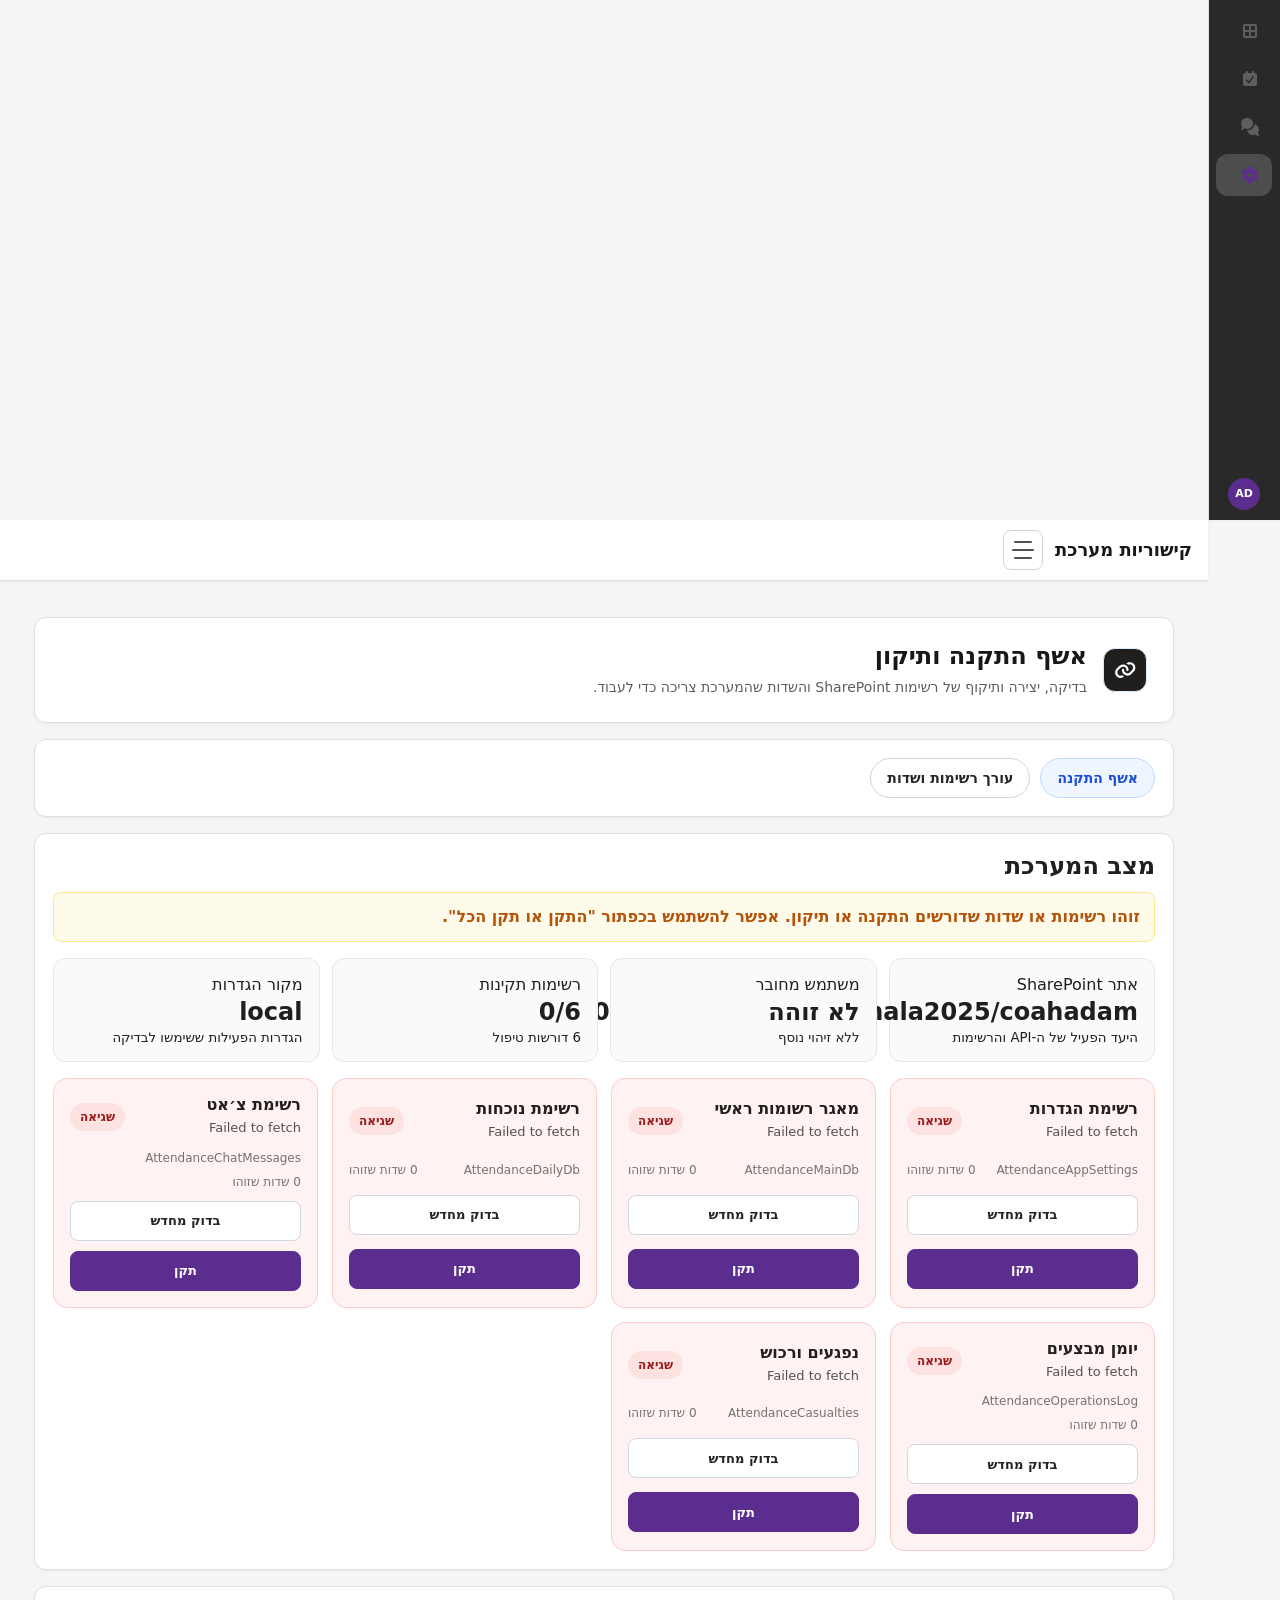
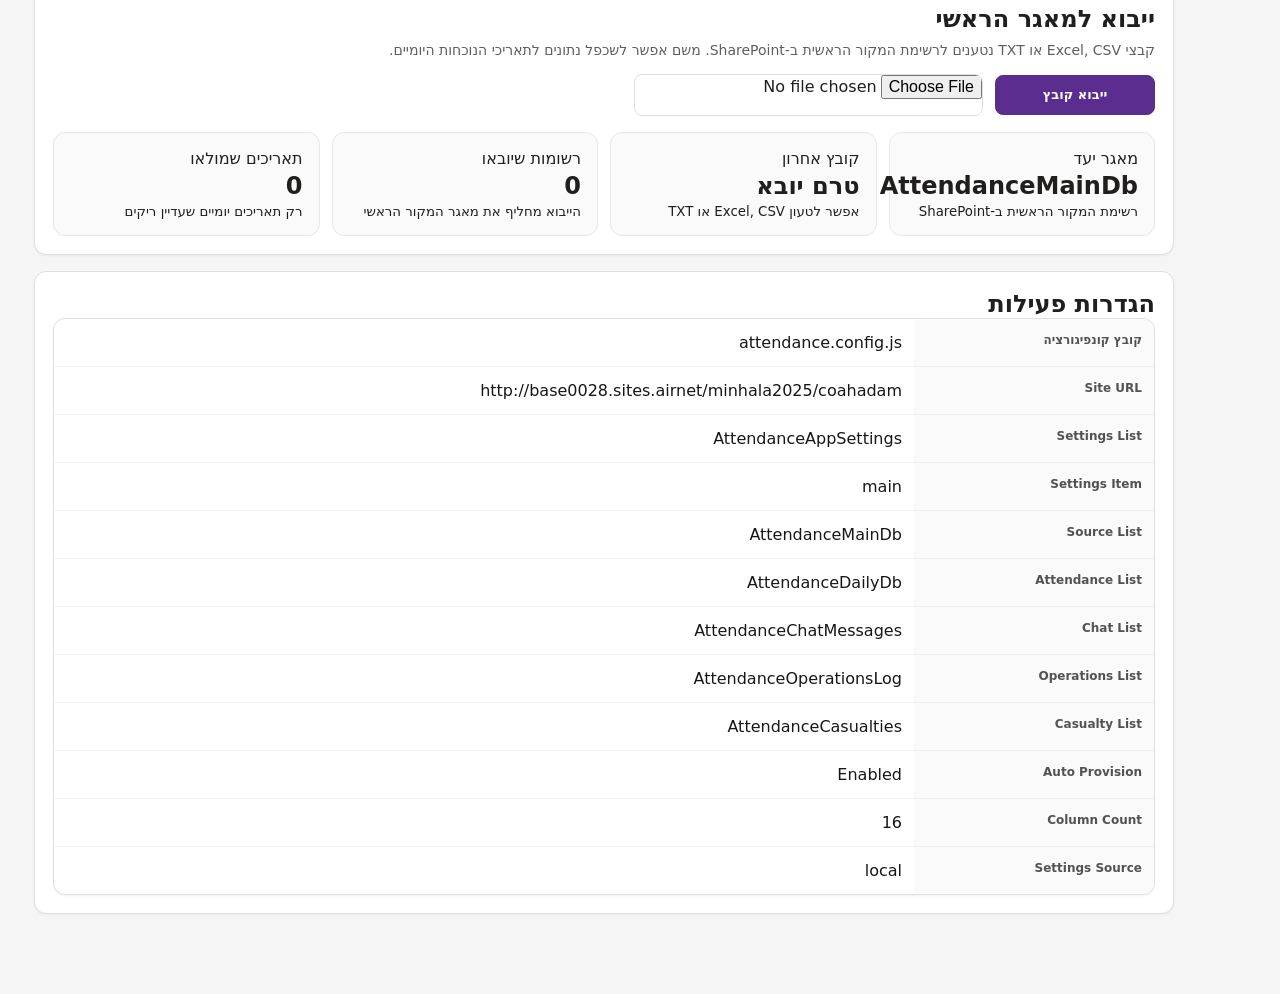
==== admin-connections.html @ a766b025 "Add files via upload" ====
<!doctype html>
<html lang="he" dir="rtl">
<head>
  <meta charset="utf-8">
  <meta name="viewport" content="width=device-width, initial-scale=1">
  <link rel="icon" href="data:,">
  <link rel="stylesheet" href="fontawesome/all.min.css">
  <title>Attendance Config</title>
  <style>
    .app {
      max-width: 1180px;
      margin: 0 auto;
      padding: 28px 22px 56px;
    }
    .card {
      background: var(--card);
      border: 1px solid var(--border);
      border-radius: 14px;
      box-shadow: none;
      padding: 24px;
      margin-bottom: 16px;
    }
    .head,
    .actions,
    .toolbar {
      display: flex;
      flex-wrap: wrap;
      gap: 14px;
      align-items: center;
      justify-content: space-between;
    }
    .head {
      align-items: flex-start;
    }
    .head-main {
      display: flex;
      align-items: center;
      gap: 16px;
    }
    .head-icon {
      width: 54px;
      height: 54px;
      border-radius: 12px;
      display: inline-flex;
      align-items: center;
      justify-content: center;
      background: var(--surface-subtle);
      color: var(--primary-dark);
      border: 1px solid var(--border);
      font-size: 22px;
      box-shadow: none;
    }
    .actions-group {
      display: flex;
      flex-wrap: wrap;
      gap: 12px;
      align-items: center;
    }
    h1, h2 { margin: 0; }
    .meta {
      margin: 6px 0 0;
      color: var(--muted);
      font-size: 14px;
      line-height: 1.6;
    }
    .link-btn {
      display: inline-flex;
      align-items: center;
      justify-content: center;
      gap: 10px;
      min-height: 50px;
      padding: 0 18px;
      border-radius: 10px;
      text-decoration: none;
      font-weight: 800;
      color: var(--primary-dark);
      background: #fff;
      border: 1px solid var(--border);
    }
    .status {
      margin-top: 12px;
      padding: 14px 16px;
      border-radius: 10px;
      background: var(--primary-soft);
      color: var(--primary);
      border: 1px solid rgba(102,51,153,0.16);
      font-weight: 700;
      line-height: 1.5;
    }
    .status.ok { background: #daf4e5; color: #0b7a4b; border-color: #b7e2c7; }
    .status.warn { background: #fff1cf; color: #8f640a; border-color: #edd48d; }
    .status.err { background: #fde5db; color: #ab3310; border-color: #efc1af; }
    .table-card {
      overflow: auto;
      border: 1px solid var(--border);
      border-radius: 12px;
      background: #fff;
      box-shadow: none;
    }
    .admin-table {
      width: 100%;
      min-width: 760px;
      border-collapse: collapse;
      margin-top: 14px;
    }
    .admin-table th,
    .admin-table td {
      padding: 14px 12px;
      border-bottom: 1px solid var(--surface-line-soft);
      text-align: right;
      vertical-align: top;
    }
    .admin-table th {
      width: 240px;
      color: var(--muted);
      font-size: 12px;
      font-weight: 800;
      background: var(--surface-subtle);
    }
    .admin-table tbody tr:nth-child(even) td {
      background: inherit;
    }
    .admin-table tbody tr:hover td {
      background: var(--surface-subtle);
    }
    .admin-table tbody tr:last-child th,
    .admin-table tbody tr:last-child td {
      border-bottom: 0;
    }
    code {
      padding: 3px 8px;
      border-radius: 8px;
      background: var(--surface-muted);
      color: var(--primary-dark);
    }
    @media (max-width: 760px) {
      .app {
        padding: 20px 14px 40px;
      }
      .head {
        padding: 20px;
      }
      .head-main {
        align-items: flex-start;
      }
    }
    body[data-page="admin-connections"] .app {
      padding: 20px 18px 48px;
    }
    body[data-page="admin-connections"] .card {
      padding: 18px;
      border-radius: 12px;
      border-color: #e1e5ec;
      box-shadow: 0 1px 2px rgba(15, 23, 42, 0.04);
    }
    body[data-page="admin-connections"] .head,
    body[data-page="admin-connections"] .toolbar,
    body[data-page="admin-connections"] .actions {
      gap: 10px;
    }
    body[data-page="admin-connections"] .head .actions {
      display: none;
    }
    body[data-page="admin-connections"] .head {
      align-items: center;
    }
    body[data-page="admin-connections"] .head-main {
      gap: 12px;
    }
    body[data-page="admin-connections"] .head-icon {
      width: 44px;
      height: 44px;
      border-radius: 12px;
      background: #eef1ff;
      border-color: #dbe1f8;
      color: #4f52b2;
      box-shadow: none;
      font-size: 18px;
    }
    body[data-page="admin-connections"] .link-btn {
      min-height: 40px;
      padding: 0 14px;
      border-radius: 8px;
      border-color: transparent;
      background: transparent;
      color: #252423;
      font-weight: 600;
    }
    body[data-page="admin-connections"] .link-btn:hover {
      background: #eff3f8;
      border-color: transparent;
    }
    body[data-page="admin-connections"] .status {
      border-radius: 8px;
      border-color: #c9def4;
      background: #edf5ff;
      color: #0f548c;
      font-weight: 600;
    }
    body[data-page="admin-connections"] .table-card {
      border-radius: 10px;
      border-color: #e1e5ec;
      box-shadow: none;
    }
    body[data-page="admin-connections"] .admin-table {
      margin-top: 0;
    }
    body[data-page="admin-connections"] .admin-table th {
      background: #fbfbfc;
      color: #605e5c;
      font-weight: 700;
    }
    body[data-page="admin-connections"] .admin-table tbody tr:hover td {
      background: #f5f7fa;
    }
    body[data-page="admin-connections"] .btn,
    body[data-page="admin-connections"] .link-btn {
      min-height: 36px;
      padding: 0 14px;
      border-radius: 6px;
      border: 1px solid transparent;
      font-size: 13px;
      font-weight: 600;
      box-shadow: none;
    }
    body[data-page="admin-connections"] .link-btn {
      background: transparent;
      border-color: transparent;
      color: #252423;
    }
    body[data-page="admin-connections"] .link-btn:hover {
      background: #eff3f8;
      border-color: transparent;
      color: #201f1e;
    }
    body[data-page="admin-connections"] .btn,
    body[data-page="admin-connections"] .link-btn,
    body[data-page="admin-connections"] .qb-navbar-link,
    body[data-page="admin-connections"] .qb-navbar-button {
      min-height: 42px;
      padding-inline: 16px;
      border-radius: 12px;
      font-size: 14px;
    }
    body[data-page="admin-connections"] .btn,
    body[data-page="admin-connections"] .link-btn {
      inline-size: 160px;
      min-width: 160px;
      max-width: 160px;
    }
    body[data-page="admin-connections"] {
      font-family: "Segoe UI", system-ui, sans-serif;
      background: #f5f5f5;
      color: #171717;
    }
    body[data-page="admin-connections"] .qb-shell {
      background: #f5f5f5;
    }
    body[data-page="admin-connections"] .qb-brand-mark,
    body[data-page="admin-connections"] .head-icon {
      background: #eff6ff;
      border: 1px solid #dbeafe;
      color: #2563eb;
      box-shadow: none;
    }
    body[data-page="admin-connections"] .qb-side-user {
      background: #fafafa;
      border: 1px solid #e5e7eb;
      box-shadow: none;
    }
    body[data-page="admin-connections"] .qb-nav-link:hover {
      background: #f5f5f5;
      border-color: transparent;
      color: #171717 !important;
    }
    body[data-page="admin-connections"] .qb-nav-link.active {
      background: #eff6ff;
      border-color: #dbeafe;
      color: #1d4ed8 !important;
      box-shadow: none;
    }
    body[data-page="admin-connections"] .qb-navbar {
      background: #ffffff;
      border-bottom: 1px solid #e5e7eb;
      box-shadow: 0 1px 2px rgba(15, 23, 42, 0.04);
      backdrop-filter: none;
    }
    body[data-page="admin-connections"] .qb-navbar-link,
    body[data-page="admin-connections"] .qb-navbar-button {
      background: #ffffff;
      border: 1px solid #d4d4d4;
      color: #262626 !important;
      box-shadow: none;
    }
    body[data-page="admin-connections"] .qb-navbar-link:hover,
    body[data-page="admin-connections"] .qb-navbar-button:hover {
      background: #fafafa;
      border-color: #a3a3a3;
      color: #171717 !important;
    }
    body[data-page="admin-connections"] .card,
    body[data-page="admin-connections"] .table-card {
      border: 1px solid #e5e7eb;
      border-radius: 12px;
      background: #ffffff;
      box-shadow: 0 4px 6px -1px rgb(0 0 0 / 0.07), 0 2px 4px -2px rgb(0 0 0 / 0.07);
    }
    body[data-page="admin-connections"] .head {
      padding: 24px 26px;
    }
    body[data-page="admin-connections"] .head h1,
    body[data-page="admin-connections"] .meta {
      color: #171717;
    }
    body[data-page="admin-connections"] .meta {
      color: #737373;
    }
    body[data-page="admin-connections"] .status {
      border-radius: 12px;
      border: 1px solid #dbeafe;
      background: #eff6ff;
      color: #1d4ed8;
    }
    body[data-page="admin-connections"] .status.ok {
      border-color: #bbf7d0;
      background: #f0fdf4;
      color: #15803d;
    }
    body[data-page="admin-connections"] .status.warn {
      border-color: #fde68a;
      background: #fffbeb;
      color: #b45309;
    }
    body[data-page="admin-connections"] .status.err {
      border-color: #fecaca;
      background: #fef2f2;
      color: #b91c1c;
    }
    body[data-page="admin-connections"] .link-btn {
      background: #ffffff;
      border-color: #d4d4d4;
      color: #262626;
    }
    body[data-page="admin-connections"] .link-btn:hover {
      background: #fafafa;
      border-color: #a3a3a3;
      color: #171717;
    }
    body[data-page="admin-connections"] .table-card {
      padding: 0;
      overflow: hidden;
    }
    body[data-page="admin-connections"] .admin-table {
      margin-top: 0;
    }
    body[data-page="admin-connections"] .admin-table th {
      background: #fafafa;
      color: #525252;
      font-weight: 700;
    }
    body[data-page="admin-connections"] .admin-table td {
      color: #171717;
    }
    body[data-page="admin-connections"] .admin-table th,
    body[data-page="admin-connections"] .admin-table td {
      border-bottom: 1px solid #f0f0f0;
    }
    body[data-page="admin-connections"] .admin-table tbody tr:hover td {
      background: #fafafa;
    }
    body[data-page="admin-connections"] .wizard-summary {
      display: grid;
      grid-template-columns: repeat(auto-fit, minmax(180px, 1fr));
      gap: 12px;
      margin-top: 16px;
    }
    body[data-page="admin-connections"] .wizard-summary-card {
      border: 1px solid #e5e7eb;
      border-radius: 12px;
      background: #fafafa;
      padding: 16px;
      display: grid;
      gap: 6px;
    }
    body[data-page="admin-connections"] .wizard-summary-card strong {
      font-size: 24px;
      line-height: 1;
    }
    body[data-page="admin-connections"] .wizard-grid {
      display: grid;
      grid-template-columns: repeat(auto-fit, minmax(260px, 1fr));
      gap: 14px;
      margin-top: 16px;
    }
    body[data-page="admin-connections"] .wizard-card {
      border: 1px solid #e5e7eb;
      border-radius: 14px;
      background: #fff;
      padding: 16px;
      display: grid;
      gap: 12px;
    }
    body[data-page="admin-connections"] .wizard-card[data-state="ok"] {
      border-color: #bbf7d0;
      background: #f0fdf4;
    }
    body[data-page="admin-connections"] .wizard-card[data-state="warn"] {
      border-color: #fde68a;
      background: #fffbeb;
    }
    body[data-page="admin-connections"] .wizard-card[data-state="err"] {
      border-color: #fecaca;
      background: #fef2f2;
    }
    body[data-page="admin-connections"] .wizard-card-head,
    body[data-page="admin-connections"] .wizard-card-actions,
    body[data-page="admin-connections"] .wizard-card-meta {
      display: flex;
      align-items: center;
      justify-content: space-between;
      gap: 10px;
      flex-wrap: wrap;
    }
    body[data-page="admin-connections"] .wizard-badge {
      display: inline-flex;
      align-items: center;
      justify-content: center;
      min-height: 28px;
      padding: 0 10px;
      border-radius: 999px;
      font-size: 12px;
      font-weight: 700;
      background: #e5e7eb;
      color: #374151;
    }
    body[data-page="admin-connections"] .wizard-card[data-state="ok"] .wizard-badge {
      background: #dcfce7;
      color: #166534;
    }
    body[data-page="admin-connections"] .wizard-card[data-state="warn"] .wizard-badge {
      background: #fef3c7;
      color: #92400e;
    }
    body[data-page="admin-connections"] .wizard-card[data-state="err"] .wizard-badge {
      background: #fee2e2;
      color: #991b1b;
    }
    body[data-page="admin-connections"] .wizard-copy {
      display: grid;
      gap: 4px;
    }
    body[data-page="admin-connections"] .wizard-copy p,
    body[data-page="admin-connections"] .wizard-list p,
    body[data-page="admin-connections"] .wizard-empty {
      margin: 0;
      color: #525252;
      font-size: 13px;
      line-height: 1.6;
    }
    body[data-page="admin-connections"] .wizard-meta {
      color: #737373;
      font-size: 12px;
      word-break: break-word;
    }
    body[data-page="admin-connections"] .wizard-list {
      display: grid;
      gap: 6px;
    }
    body[data-page="admin-connections"] .wizard-chip-row {
      display: flex;
      flex-wrap: wrap;
      gap: 6px;
    }
    body[data-page="admin-connections"] .wizard-chip {
      display: inline-flex;
      align-items: center;
      gap: 6px;
      min-height: 28px;
      padding: 0 10px;
      border-radius: 999px;
      background: #eff6ff;
      color: #1d4ed8;
      font-size: 12px;
      font-weight: 600;
    }
    body[data-page="admin-connections"] .wizard-chip.warn {
      background: #fef3c7;
      color: #92400e;
    }
    body[data-page="admin-connections"] .wizard-chip.err {
      background: #fee2e2;
      color: #991b1b;
    }
    body[data-page="admin-connections"] .wizard-card-actions .btn {
      min-width: 132px;
      max-width: none;
      inline-size: auto;
      flex: 1 1 132px;
    }
    body[data-page="admin-connections"] .connections-tabs {
      display: flex;
      flex-wrap: wrap;
      gap: 10px;
    }
    body[data-page="admin-connections"] .connections-tab {
      min-height: 40px;
      padding: 0 16px;
      border-radius: 999px;
      border: 1px solid #d4d4d4;
      background: #fff;
      color: #262626;
      font-size: 14px;
      font-weight: 700;
    }
    body[data-page="admin-connections"] .connections-tab.active {
      background: #eff6ff;
      border-color: #bfdbfe;
      color: #1d4ed8;
    }
    body[data-page="admin-connections"] .connections-panel.hidden {
      display: none;
    }
    body[data-page="admin-connections"] .schema-editor-grid {
      display: grid;
      grid-template-columns: minmax(280px, 340px) minmax(0, 1fr);
      gap: 14px;
      margin-top: 16px;
      align-items: start;
    }
    body[data-page="admin-connections"] .schema-side-card {
      border: 1px solid #e5e7eb;
      border-radius: 14px;
      background: #fafafa;
      padding: 16px;
      display: grid;
      gap: 12px;
    }
    body[data-page="admin-connections"] .schema-side-card .field {
      display: grid;
      gap: 6px;
    }
    body[data-page="admin-connections"] .schema-side-card label {
      font-size: 13px;
      font-weight: 700;
      color: #3f3f46;
    }
    body[data-page="admin-connections"] .schema-side-card input:not([type="checkbox"]),
    body[data-page="admin-connections"] .schema-side-card select,
    body[data-page="admin-connections"] .schema-side-card textarea {
      min-height: 40px;
      padding: 10px 12px;
      border-radius: 10px;
      border: 1px solid #d4d4d8;
      background: #fff;
      color: #18181b;
      font: inherit;
    }
    body[data-page="admin-connections"] .schema-side-card textarea {
      min-height: 90px;
      resize: vertical;
    }
    body[data-page="admin-connections"] .schema-side-card input[type="checkbox"] {
      inline-size: 16px;
      block-size: 16px;
      margin-inline-start: 0;
      margin-inline-end: 8px;
      vertical-align: middle;
    }
    body[data-page="admin-connections"] .schema-preview {
      border: 1px dashed #cbd5e1;
      border-radius: 10px;
      background: #fff;
      padding: 12px;
      color: #475569;
      font-size: 13px;
      line-height: 1.6;
    }
    body[data-page="admin-connections"] .schema-table {
      width: 100%;
      min-width: 900px;
      border-collapse: collapse;
    }
    body[data-page="admin-connections"] .schema-table th,
    body[data-page="admin-connections"] .schema-table td {
      padding: 12px;
      border-bottom: 1px solid #f0f0f0;
      text-align: right;
      vertical-align: top;
    }
    body[data-page="admin-connections"] .schema-table th {
      background: #fafafa;
      color: #525252;
      font-size: 12px;
      font-weight: 800;
    }
    body[data-page="admin-connections"] .schema-table td input {
      width: 100%;
      min-height: 38px;
      padding: 8px 10px;
      border-radius: 8px;
      border: 1px solid #d4d4d8;
      background: #fff;
      color: #18181b;
      font: inherit;
    }
    body[data-page="admin-connections"] .schema-tags,
    body[data-page="admin-connections"] .schema-actions {
      display: flex;
      flex-wrap: wrap;
      gap: 6px;
    }
    body[data-page="admin-connections"] .schema-tag {
      display: inline-flex;
      align-items: center;
      min-height: 26px;
      padding: 0 10px;
      border-radius: 999px;
      background: #eef2ff;
      color: #4338ca;
      font-size: 12px;
      font-weight: 700;
    }
    body[data-page="admin-connections"] .schema-tag.warn {
      background: #fef3c7;
      color: #92400e;
    }
    body[data-page="admin-connections"] .schema-empty {
      padding: 22px;
      color: #525252;
      line-height: 1.7;
    }
    @media (max-width: 1080px) {
      body[data-page="admin-connections"] .schema-editor-grid {
        grid-template-columns: 1fr;
      }
    }
  </style>
  <link rel="stylesheet" href="attendance.theme.css?v=20260326-45">
</head>
<body data-page="admin-connections">
  <div class="qb-shell">
    <aside id="shellSidebar" class="qb-sidebar">
      <div class="qb-rail">
        <a class="qb-rail-anchor" href="index.html" aria-label="בחירה"><i class="fas fa-border-all" aria-hidden="true"></i></a>
        <a class="qb-rail-anchor" href="attendance.html" aria-label="נוכחות"><i class="fas fa-calendar-check" aria-hidden="true"></i></a>
        <a class="qb-rail-anchor" href="chat.html" aria-label="צ'אט"><i class="fas fa-comments" aria-hidden="true"></i></a>
        <a class="qb-rail-anchor active" href="admin.html" aria-label="ניהול"><i class="fas fa-cog" aria-hidden="true"></i></a>
        <div class="qb-rail-spacer"></div>
        <div class="qb-rail-avatar" aria-hidden="true">AD</div>
      </div>
      <div class="qb-brand">
        <div class="qb-brand-mark"><i class="fas fa-layer-group" aria-hidden="true"></i></div>
        <div class="qb-brand-copy">
          <strong>מערכת נוכחות</strong>
          <span>קישוריות וקובץ קונפיגורציה</span>
        </div>
      </div>
      <div class="qb-side-user">
        <div class="qb-side-avatar">AD</div>
        <div>
          <strong>ניהול</strong>
          <span>קישוריות</span>
        </div>
      </div>
      <nav class="qb-nav" aria-label="Primary">
        <div class="qb-nav-group">
          <span class="qb-nav-label">ניווט</span>
          <a class="qb-nav-link" href="index.html"><i class="fas fa-border-all" aria-hidden="true"></i><span>בחירה</span></a>
          <a class="qb-nav-link" href="attendance.html"><i class="fas fa-clipboard-list" aria-hidden="true"></i><span>נוכחות</span></a>
          <a class="qb-nav-link" href="chat.html"><i class="fas fa-comments" aria-hidden="true"></i><span>צ'אט</span></a>
          <a class="qb-nav-link active" href="admin.html"><i class="fas fa-cog" aria-hidden="true"></i><span>ניהול</span></a>
        </div>
      </nav>
      <section class="qb-side-section" data-shell-notification-center="1">
        <span class="qb-side-section-title">מוקדי בקרה</span>
        <div class="qb-side-stack" data-notification-list>
          <article class="qb-side-card active" data-fallback-notification="1">
            <div class="qb-side-card-bar" style="background:#5b2d8e"></div>
            <div>
              <strong>קובץ קונפיגורציה</strong>
              <span>בדיקת קישורים, ייצוא הגדרות ותיקוף מבנה הקובץ הנוכחי.</span>
            </div>
          </article>
          <article class="qb-side-card" data-fallback-notification="1">
            <div class="qb-side-card-bar" style="background:#0f6cbd"></div>
            <div>
              <strong>חזרה לניהול</strong>
              <span>מכאן אפשר לחזור למרכז הניהול ולהמשיך בהגדרות המערכת.</span>
            </div>
          </article>
        </div>
      </section>
    </aside>
    <div class="qb-main">
      <header class="qb-navbar">
        <div class="qb-navbar-left">
          <button type="button" class="qb-burger" data-sidebar-toggle="1" aria-controls="shellSidebar" aria-expanded="true" aria-label="הסתר תפריט">
            <span></span>
            <span></span>
            <span></span>
          </button>
          <div class="qb-navbar-copy">
            <h1>קישוריות מערכת</h1>
          </div>
        </div>
        <div class="qb-navbar-right">
          <a class="qb-navbar-link" href="index.html"><span>בחירה</span></a>
          <a class="qb-navbar-link" href="attendance.html"><span>נוכחות</span></a>
          <a class="qb-navbar-link" href="chat.html"><span>צ'אט</span></a>
          <a class="qb-navbar-link" href="admin.html"><span>ניהול</span></a>
        </div>
      </header>
      <div class="qb-content">
  <div class="app">
    <section class="card head">
      <div class="head-main">
        <div class="head-icon" aria-hidden="true"><i class="fas fa-link"></i></div>
        <div>
          <h1>אשף התקנה ותיקון</h1>
          <p class="meta">בדיקה, יצירה ותיקוף של רשימות SharePoint והשדות שהמערכת צריכה כדי לעבוד.</p>
        </div>
      </div>
      <div class="actions">
        <div class="actions-group">
          <button id="checkConnectionsBtn" type="button" class="btn light">בדוק הכל</button>
          <button id="fixConnectionsBtn" type="button" class="btn primary">התקן או תקן הכל</button>
          <a class="link-btn" href="admin.html">חזרה לניהול</a>
        </div>
      </div>
    </section>

    <section class="card">
      <div class="connections-tabs" id="connectionsTabs">
        <button type="button" class="connections-tab active" data-connections-tab="wizard">אשף התקנה</button>
        <button type="button" class="connections-tab" data-connections-tab="schema">עורך רשימות ושדות</button>
      </div>
    </section>

    <div id="connectionsWizardPanel" class="connections-panel" data-connections-panel="wizard">
      <section class="card">
        <div class="toolbar">
          <div>
            <h2>מצב המערכת</h2>
          </div>
        </div>
        <div id="status" class="status">טוען את חיבורי SharePoint...</div>
        <div id="connectionSummary" class="wizard-summary"></div>
        <div id="connectionWizard" class="wizard-grid"></div>
      </section>

      <section class="card">
        <div class="toolbar">
          <div>
            <h2>ייבוא למאגר הראשי</h2>
            <p class="meta">קבצי Excel, CSV או TXT נטענים לרשימת המקור הראשית ב-SharePoint. משם אפשר לשכפל נתונים לתאריכי הנוכחות היומיים.</p>
          </div>
          <div class="actions-group">
            <button id="importSourceFileBtn" type="button" class="btn primary">ייבוא קובץ</button>
            <input id="importSourceFileInput" type="file" accept=".xlsx,.xls,.csv,.txt,.tsv" class="visually-hidden">
          </div>
        </div>
        <div id="sourceImportSummary" class="wizard-summary"></div>
      </section>

      <section class="card">
        <div class="toolbar">
          <div>
            <h2>הגדרות פעילות</h2>
          </div>
        </div>
        <div class="table-card">
          <table class="admin-table">
            <tbody id="configTable"></tbody>
          </table>
        </div>
      </section>
    </div>

    <div id="connectionsSchemaPanel" class="connections-panel hidden" data-connections-panel="schema">
      <section class="card">
        <div class="toolbar">
          <div>
            <h2>עורך סכמות SharePoint</h2>
            <p class="meta">בחירה אינטראקטיבית של רשימה, צפייה בשדות הקיימים, עדכון כותרות בטוחות והוספת שדות חדשים עם שמות פנימיים נקיים מתווים מיוחדים.</p>
          </div>
          <div class="actions-group">
            <button id="schemaLoadBtn" type="button" class="btn light">טען רשימה</button>
            <button id="schemaSanitizeAllBtn" type="button" class="btn primary">נקה כותרות ברשימה</button>
          </div>
        </div>
        <div class="schema-editor-grid">
          <div class="schema-side-card">
            <div class="field">
              <label for="schemaListSelect">רשימה לבחירה</label>
              <select id="schemaListSelect"></select>
            </div>
            <div class="field">
              <label for="schemaCustomListTitle">או שם רשימה מותאם</label>
              <input id="schemaCustomListTitle" type="text" placeholder="אפשר לטעון או ליצור רשימה נוספת">
            </div>
            <div id="schemaEditorStatus" class="status">בחרו רשימה כדי לטעון את מבנה השדות.</div>
            <div id="schemaSummary" class="wizard-summary"></div>
            <div class="schema-preview" id="schemaEditorHint">שדות חדשים יקבלו כותרת נקייה ושם פנימי בטוח. תווים מיוחדים יוסרו, ורווחים יכווצו לרווח בודד.</div>
            <div class="field">
              <label for="schemaShowHiddenFields">
                <input id="schemaShowHiddenFields" type="checkbox">
                הצג גם שדות מוסתרים ומערכת
              </label>
            </div>
          </div>
          <div class="schema-side-card">
            <div class="field">
              <label for="schemaNewFieldLabel">כותרת שדה חדשה</label>
              <input id="schemaNewFieldLabel" type="text" placeholder="למשל: סטטוס פינוי?">
            </div>
            <div class="field">
              <label for="schemaNewFieldInternalName">שם פנימי רצוי</label>
              <input id="schemaNewFieldInternalName" type="text" placeholder="אם יישאר ריק, ייווצר אוטומטית">
            </div>
            <div class="field">
              <label for="schemaNewFieldType">סוג שדה</label>
              <select id="schemaNewFieldType">
                <option value="Text">Text</option>
                <option value="Note">Note</option>
                <option value="Choice">Choice</option>
                <option value="DateTime">DateTime</option>
                <option value="Number">Number</option>
                <option value="Boolean">Boolean</option>
              </select>
            </div>
            <div class="field">
              <label for="schemaNewFieldRows">שורות ל-Note</label>
              <input id="schemaNewFieldRows" type="number" min="2" max="20" value="4">
            </div>
            <div class="field">
              <label for="schemaNewFieldOptions">אפשרויות ל-Choice</label>
              <textarea id="schemaNewFieldOptions" placeholder="אפשרות 1, אפשרות 2"></textarea>
            </div>
            <div id="schemaNewFieldPreview" class="schema-preview">תצוגה מקדימה של הכותרת והשם הפנימי תופיע כאן.</div>
            <div class="actions-group">
              <button id="schemaAddFieldBtn" type="button" class="btn primary">הוסף שדה</button>
              <button id="schemaResetFieldBtn" type="button" class="btn light">נקה טופס</button>
            </div>
          </div>
        </div>
      </section>

      <section class="card">
        <div class="toolbar">
          <div>
            <h2>שדות הרשימה</h2>
          </div>
        </div>
        <div class="table-card">
          <table class="schema-table">
            <thead>
              <tr>
                <th>שם פנימי</th>
                <th>כותרת נוכחית</th>
                <th>סוג</th>
                <th>מצב</th>
                <th>פעולות</th>
              </tr>
            </thead>
            <tbody id="schemaFieldsTableBody">
              <tr><td colspan="5" class="schema-empty">בחרו רשימה כדי לראות את מבנה השדות שלה.</td></tr>
            </tbody>
          </table>
        </div>
      </section>
    </div>
  </div>
      </div>
    </div>
  </div>

  <script charset="utf-8" src="fontawesome/all.min.js"></script>
  <script charset="utf-8" src="attendance.config.js?v=20260329-1"></script>
  <script charset="utf-8" src="js/xlsx.full.min.js?v=20260311-9"></script>
  <script charset="utf-8" src="js/attendance.app.js?v=20260329-1"></script>
</body>
</html>
---- attendance.theme.css ----
:root {
  --theme-font: "Segoe UI", system-ui, sans-serif;

  --bg-body: #f5f5f5;
  --bg-body-alt: #fafafa;
  --surface: #ffffff;
  --surface-muted: #fafafa;
  --surface-soft: #ffffff;
  --surface-subtle: #f5f5f5;
  --surface-line-soft: #e1dfdd;
  --surface-divider: #e1dfdd;

  --text-primary: #201f1e;
  --text-secondary: #605e5c;
  --text-light: #a19f9d;

  --primary: #5b2d8e;
  --primary-dark: #464775;
  --primary-hover: #7b52ae;
  --primary-soft: #ede9f7;
  --accent: #5b2d8e;
  --success: #107c10;
  --info: #0f6cbd;
  --warning: #d97706;
  --danger: #d13438;

  --paper: var(--surface);
  --card: var(--surface);
  --bg-card: var(--surface);
  --bg: var(--bg-body);
  --line: #e1dfdd;
  --border: #e1dfdd;
  --input-bg: #ffffff;
  --text: var(--text-primary);
  --text-main: var(--text-primary);
  --muted: var(--text-secondary);
  --text-muted: var(--text-secondary);
  --ok-bg: #dff6dd;
  --ok-text: #107c10;
  --ok-border: #a7e1a5;
  --warn-bg: #fff4ce;
  --warn-text: #b45309;
  --warn-border: #fde68a;
  --err-bg: #fde7e9;
  --err-text: #d13438;
  --err-border: #f5b9bb;
  --radius-sm: 6px;
  --radius: 8px;
  --radius-lg: 12px;
  --shadow-sm: 0 1px 2px rgba(0, 0, 0, 0.05);
  --shadow: 0 2px 8px rgba(0, 0, 0, 0.08);
  --shadow-md: 0 4px 12px rgba(0, 0, 0, 0.1);
  --shadow-lg: 0 8px 24px rgba(0, 0, 0, 0.12);
  --shadow-focus: 0 0 0 0.18rem rgba(91, 45, 142, 0.16);
  --shadow-modal: 0 18px 44px rgba(0, 0, 0, 0.18);

  --sidebar-start: #ffffff;
  --sidebar-end: #ffffff;
}

* {
  box-sizing: border-box;
}

html {
  color-scheme: light;
}

body {
  margin: 0;
  min-height: 100vh;
  font-family: var(--theme-font);
  color: var(--text-primary);
  background: var(--bg-body);
  -webkit-font-smoothing: antialiased;
}

a,
button,
input,
select,
textarea {
  font: inherit;
}

a {
  color: var(--primary);
  text-decoration: none;
}

button,
input,
select,
textarea {
  transition:
    border-color 0.18s ease,
    box-shadow 0.18s ease,
    transform 0.18s ease,
    opacity 0.18s ease,
    background-color 0.18s ease,
    color 0.18s ease;
}

input:focus-visible,
select:focus-visible,
textarea:focus-visible,
button:focus-visible,
a:focus-visible {
  outline: 0;
  border-color: var(--primary);
  box-shadow: var(--shadow-focus);
}

::selection {
  background: rgba(15, 108, 189, 0.18);
  color: var(--text-primary);
}

body h1,
body h2,
body h3,
body .title,
body .header h1,
body .exec-header h1 {
  margin-top: 0;
  font-weight: 800;
  color: var(--text-primary);
}

body .meta,
body .sub,
body .records-meta,
body .muted,
body .field-hint,
body .admin-access-copy,
body .preset-note {
  color: var(--text-secondary);
}

body .meta:empty,
body .sub:empty,
body .records-meta:empty,
body .field-hint:empty,
body .section-note:empty,
body .phonebook-meta:empty,
body .admin-savebar-note:empty,
body .diag-note:empty,
body .picker-note:empty,
body .status:empty {
  display: none;
}

body .card,
body .panel,
body .dialog-card,
body .header,
body .exec-header,
body .premium-card,
body .table-card {
  background: var(--surface);
  border: 1px solid var(--border);
  border-radius: var(--radius-lg);
  box-shadow: var(--shadow);
}

body .btn,
body .link-btn,
body .icon-btn,
body .admin-side-tab,
body .multi-btn,
body .mini-btn,
body button.btn {
  display: inline-flex;
  align-items: center;
  justify-content: center;
  gap: 10px;
  font-weight: 700;
}

body .light,
body .link-btn,
body .icon-btn,
body .multi-btn,
body .mini-btn,
body .admin-side-tab,
body .btn.secondary {
  background: #ffffff;
  color: var(--text-primary);
  border: 1px solid var(--line);
}

body .primary,
body .btn.primary,
body .admin-switch.active,
body .category-chip.active,
body .admin-side-tab.active {
  color: #ffffff;
  background: var(--primary);
  border-color: var(--primary);
  box-shadow: none;
}

body .accent,
body .btn.accent {
  color: #ffffff;
  background: var(--accent);
  border-color: var(--accent);
  box-shadow: none;
}

body .danger-soft,
body .btn.danger {
  color: var(--danger);
  background: rgba(244, 67, 54, 0.08);
  border: 1px solid rgba(244, 67, 54, 0.24);
  box-shadow: none;
}

body .btn:disabled,
body .icon-btn:disabled,
body .link-btn:disabled,
body .mini-btn:disabled,
body .admin-side-tab:disabled {
  opacity: 0.6;
  cursor: default;
  box-shadow: none;
  transform: none;
}

body input:not([type="checkbox"]):not([type="radio"]),
body select,
body textarea,
body .multi-btn {
  background: var(--input-bg);
  color: var(--text-primary);
  border: 1px solid var(--line);
}

body select:disabled,
body textarea:disabled,
body input:disabled {
  background: #f4f6fa;
  color: var(--text-light);
  opacity: 1;
}

body .status,
body .save-indicator,
body .admin-savebar-note,
body .backend-pill,
body .pill,
body .chip,
body .date-chip,
body .system-badge {
  border-radius: var(--radius-sm);
  border: 1px solid var(--border);
  background: var(--surface-subtle);
  color: var(--primary-dark);
}

body .status.ok,
body .backend-pill.backend-ok {
  background: var(--ok-bg);
  color: var(--ok-text);
  border-color: var(--ok-border);
}

body .status.warn,
body .backend-pill.backend-warn {
  background: var(--warn-bg);
  color: var(--warn-text);
  border-color: var(--warn-border);
}

body .status.err,
body .backend-pill.backend-err {
  background: var(--err-bg);
  color: var(--err-text);
  border-color: var(--err-border);
}

body .hero-kicker {
  display: inline-flex;
  flex-wrap: wrap;
  gap: 8px;
  margin-bottom: 14px;
}

body .hero-kicker span {
  display: inline-flex;
  align-items: center;
  min-height: 30px;
  padding: 0 12px;
  border-radius: var(--radius-sm);
  border: 1px solid var(--border);
  background: var(--surface-subtle);
  color: var(--primary-dark);
  font-size: 12px;
  font-weight: 800;
}

body .hidden {
  display: none !important;
}

body .qb-shell {
  min-height: 100vh;
}



body .qb-brand {
  padding: 24px 18px 18px;
  display: flex;
  align-items: center;
  justify-content: flex-start;
  gap: 12px;
}

body .qb-brand-mark {
  width: 44px;
  height: 44px;
  border-radius: 12px;
  display: inline-flex;
  align-items: center;
  justify-content: center;
  background: #eff6ff;
  border: 1px solid #dbeafe;
  box-shadow: none;
  color: var(--primary);
  font-size: 18px;
}

body .qb-brand-copy {
  text-align: right;
}

body .qb-brand-copy strong {
  display: block;
  font-size: 1.15rem;
  font-weight: 800;
}

body .qb-brand-copy span {
  display: block;
  margin-top: 4px;
  color: var(--text-secondary);
  font-size: 0.82rem;
}

body .qb-side-user {
  margin: 0 16px 18px;
  padding: 12px;
  display: flex;
  align-items: center;
  gap: 12px;
  border: 1px solid var(--border);
  border-radius: 12px;
  background: #fafafa;
  box-shadow: none;
}

body .qb-side-avatar {
  width: 40px;
  height: 40px;
  border-radius: 999px;
  display: inline-flex;
  align-items: center;
  justify-content: center;
  background: #dbeafe;
  color: var(--primary);
  box-shadow: none;
  font-weight: 800;
}

body .qb-side-user strong,
body .qb-side-user span {
  display: block;
}

body .qb-side-user strong {
  font-size: 0.95rem;
  font-weight: 700;
}

body .qb-side-user span {
  margin-top: 2px;
  font-size: 0.78rem;
  color: var(--text-secondary);
}

body .qb-nav {
  padding: 0 0 24px;
}

body .qb-nav-group {
  margin-bottom: 16px;
  padding: 0 10px;
}

body .qb-nav-label {
  display: block;
  padding: 0 12px 10px 12px;
  color: var(--text-secondary);
  font-size: 0.75rem;
  font-weight: 700;
  text-align: right;
  text-transform: none;
  letter-spacing: 0;
}

body .qb-nav-link {
  position: relative;
  display: flex;
  align-items: center;
  justify-content: flex-start;
  gap: 12px;
  margin-bottom: 6px;
  padding-block: 10px;
  padding-inline-start: 12px;
  padding-inline-end: 14px;
  min-height: 44px;
  border-radius: 8px;
  border: 1px solid transparent;
  background: transparent;
  color: #525252 !important;
  font-size: 0.92rem;
  font-weight: 600;
  transition:
    background-color 0.18s ease,
    color 0.18s ease,
    border-color 0.18s ease,
    transform 0.18s ease;
  direction: rtl;
  text-align: right;
}

body .qb-nav-link::after {
  content: none;
}

body .qb-nav-link i {
  flex: 0 0 1.5rem;
  width: 1.5rem;
  height: 1.5rem;
  display: inline-flex;
  align-items: center;
  justify-content: center;
  border-radius: 8px;
  background: transparent;
  box-shadow: none;
  text-align: center;
  margin: 0;
  color: currentColor;
}

body .qb-nav-link:hover,
body .qb-nav-link.active {
  background: #f5f5f5;
  border-color: transparent;
  box-shadow: none;
  transform: none;
}

body .qb-nav-link.active {
  background: #eff6ff;
  border-color: #dbeafe;
  color: var(--primary-dark) !important;
}

body .qb-sidebar .admin-side-tabs {
  display: grid;
  gap: 4px;
}

body .qb-sidebar .admin-side-tab {
  position: relative;
  width: 100%;
  display: flex;
  align-items: center;
  justify-content: flex-start;
  gap: 12px;
  margin-bottom: 6px;
  min-height: 44px;
  padding-block: 10px;
  padding-inline-start: 12px;
  padding-inline-end: 14px;
  border: 1px solid transparent;
  border-radius: 8px;
  background: transparent;
  color: #525252 !important;
  box-shadow: none;
  text-align: right;
  font-size: 0.92rem;
  font-weight: 600;
  direction: rtl;
}

body .qb-sidebar .admin-side-tab::after {
  content: none;
}

body .qb-sidebar .admin-side-tab .tab-icon {
  flex: 0 0 1.5rem;
  width: 1.5rem;
  height: 1.5rem;
  display: inline-flex;
  align-items: center;
  justify-content: center;
  border-radius: 8px;
  background: transparent;
  box-shadow: none;
  text-align: center;
  margin: 0;
  opacity: 1;
}

body .qb-sidebar .admin-side-tab:hover,
body .qb-sidebar .admin-side-tab.active {
  background: #f5f5f5;
  border-color: transparent;
  box-shadow: none;
  transform: none;
}

body .qb-sidebar .admin-side-tab.active {
  background: #eff6ff;
  border-color: #dbeafe;
  color: var(--primary-dark) !important;
}

body .qb-sidebar .admin-side-tab.active .tab-icon {
  opacity: 1;
}

body .qb-main {
  min-height: 100vh;
  margin-right: 16rem;
  transition: margin-right 0.28s ease;
}

body.sidebar-collapsed .qb-sidebar {
  transform: translateX(100%);
  opacity: 0;
  pointer-events: none;
  box-shadow: none;
}

body.sidebar-collapsed .qb-main {
  margin-right: 0;
}

body .qb-navbar {
  position: sticky;
  top: 0;
  z-index: 30;
  display: flex;
  align-items: center;
  justify-content: space-between;
  gap: 16px;
  min-height: 72px;
  padding: 14px 24px;
  background: #ffffff;
  border-bottom: 1px solid var(--surface-divider);
  box-shadow: 0 1px 2px rgba(15, 23, 42, 0.04);
  backdrop-filter: none;
  direction: rtl;
}

body .qb-navbar-left,
body .qb-navbar-right {
  display: flex;
  align-items: center;
  gap: 16px;
  min-width: 0;
  direction: ltr;
}

body .qb-burger {
  width: 44px;
  min-width: 44px;
  min-height: 44px;
  border: 1px solid transparent;
  border-radius: 8px;
  background: transparent;
  padding: 0;
  display: inline-flex;
  flex-direction: column;
  align-items: center;
  justify-content: center;
  gap: 6px;
  cursor: pointer;
  transition:
    background-color 0.18s ease,
    border-color 0.18s ease,
    box-shadow 0.18s ease,
    transform 0.18s ease;
}

body .qb-burger span {
  display: block;
  width: 18px;
  background: #6c757d;
  border-radius: 2px;
  transition:
    transform 0.22s ease,
    opacity 0.18s ease,
    width 0.18s ease;
}

body .qb-burger span:nth-child(1),
body .qb-burger span:nth-child(3),
body .qb-burger span:nth-child(2) {
  height: 2px;
}

body .qb-burger span:nth-child(2) {
  width: 22px;
}

body .qb-burger:hover {
  background: #f5f5f5;
  border-color: #d4d4d4;
  transform: none;
}

body .qb-burger:focus-visible {
  border-color: var(--primary);
}

body:not(.sidebar-collapsed) .qb-burger span:nth-child(1) {
  transform: translateY(8px) rotate(45deg);
}

body:not(.sidebar-collapsed) .qb-burger span:nth-child(2) {
  opacity: 0;
  transform: scaleX(0.4);
}

body:not(.sidebar-collapsed) .qb-burger span:nth-child(3) {
  transform: translateY(-8px) rotate(-45deg);
}

body .qb-sidebar-backdrop {
  position: fixed;
  inset: 0;
  z-index: 35;
  border: 0;
  background: rgba(15, 23, 42, 0.28);
  opacity: 0;
  pointer-events: none;
  transition: opacity 0.22s ease;
}

body .qb-navbar-copy {
  min-width: 0;
  text-align: right;
  direction: rtl;
}

body .qb-navbar-copy h1 {
  margin: 0;
  font-size: 1.08rem;
  font-weight: 800;
  letter-spacing: -0.01em;
}

body .qb-navbar-copy p {
  margin: 4px 0 0;
  color: var(--text-secondary);
  font-size: 0.82rem;
}

body .qb-navbar-pill {
  display: inline-flex;
  align-items: center;
  min-height: 34px;
  padding: 0 14px;
  border-radius: var(--radius-sm);
  border: 1px solid var(--border);
  background: var(--surface-subtle);
  color: var(--primary-dark);
  font-size: 0.78rem;
  font-weight: 700;
}

body .qb-navbar-link,
body .qb-navbar-button {
  display: inline-flex;
  align-items: center;
  justify-content: center;
  gap: 10px;
  min-height: 40px;
  padding: 0 12px;
  border-radius: 8px;
  border: 1px solid transparent;
  background: transparent;
  color: var(--text-primary) !important;
  font-size: 0.88rem;
  font-weight: 600;
  box-shadow: none;
}

body .qb-navbar-link:hover,
body .qb-navbar-button:hover {
  background: #f3f7fb;
  border-color: #d8e1eb;
  transform: none;
}

body .qb-navbar-button.primary {
  color: #ffffff !important;
  background: var(--primary);
  border-color: var(--primary);
}

body .qb-content {
  padding: 24px 28px 28px;
}

body .qb-content > .app {
  max-width: none;
  margin: 0;
  padding: 0;
}

body .qb-content > .page {
  min-height: 0;
  display: block;
  padding: 0;
}

body .qb-content > .page > .card {
  width: min(100%, 980px);
  margin: 0 auto;
}

body .qb-stat-grid {
  display: grid;
  gap: 16px;
  grid-template-columns: repeat(3, minmax(0, 1fr));
  margin-bottom: 24px;
}

body .qb-stat-card {
  padding: 20px 22px;
  border-radius: var(--radius-lg);
  border: 1px solid var(--border);
  background: var(--surface);
  box-shadow: none;
}

body .qb-stat-card .qb-stat-icon {
  width: 42px;
  height: 42px;
  border-radius: var(--radius);
  display: inline-flex;
  align-items: center;
  justify-content: center;
  margin-bottom: 14px;
  background: var(--surface-subtle);
  color: var(--primary-dark);
  font-size: 1.05rem;
}

body .qb-stat-card span {
  display: block;
  color: var(--text-secondary);
  font-size: 0.85rem;
  font-weight: 700;
}

body .qb-stat-card strong {
  display: block;
  margin-top: 8px;
  color: var(--text-primary);
  font-size: 1.8rem;
  line-height: 1;
  font-weight: 800;
}

body .qb-stat-card small {
  display: block;
  margin-top: 8px;
  color: var(--text-secondary);
  font-size: 0.8rem;
}

body .qb-inline-grid {
  display: grid;
  gap: 24px;
  grid-template-columns: minmax(0, 1.6fr) minmax(260px, 0.8fr);
  align-items: start;
}

body .qb-side-card {
  padding: 18px 20px;
  border-radius: var(--radius-lg);
  border: 1px solid var(--border);
  background: var(--surface);
  box-shadow: none;
}

body .qb-side-card h3 {
  margin: 0 0 10px;
  font-size: 1rem;
}

body .qb-list {
  display: grid;
  gap: 12px;
}

body .qb-list-item {
  display: flex;
  align-items: flex-start;
  gap: 12px;
}

body .qb-list-dot {
  width: 10px;
  height: 10px;
  border-radius: 50%;
  background: var(--primary);
  flex: 0 0 auto;
  margin-top: 7px;
}

body .qb-list-copy strong,
body .qb-list-copy span {
  display: block;
}

body .qb-list-copy strong {
  color: var(--text-primary);
  font-size: 0.9rem;
}

body .qb-list-copy span {
  margin-top: 3px;
  color: var(--text-secondary);
  font-size: 0.8rem;
}

@media (max-width: 1180px) {
  body .qb-stat-grid,
  body .qb-inline-grid {
    grid-template-columns: 1fr;
  }
}

@media (max-width: 980px) {
  body .qb-sidebar {
    position: fixed;
    top: 0;
    right: 0;
    bottom: 0;
    width: min(16rem, calc(100vw - 28px));
    max-width: 16rem;
    height: 100vh;
  }

  body:not(.sidebar-collapsed) {
    overflow: hidden;
  }

  body .qb-main {
    margin-right: 0;
  }

  body:not(.sidebar-collapsed) .qb-sidebar-backdrop {
    opacity: 1;
    pointer-events: auto;
  }

  body .qb-navbar {
    padding: 14px 16px;
  }

  body .qb-content {
    padding: 16px;
  }
}

body:not([data-page="attendance"]) {
  background: #f1f3f7;
}

body:not([data-page="attendance"]) .qb-shell {
  background: linear-gradient(180deg, #4f52b2 0 74px, #f1f3f7 74px 100%);
}

body:not([data-page="attendance"]) .qb-sidebar {
  width: 15.5rem;
  background: #f7f8fb;
  border-left: 1px solid #d8dde8;
  box-shadow: none;
  color: #252423;
}

body:not([data-page="attendance"]) .qb-brand {
  padding: 18px 20px 12px;
  justify-items: start;
  gap: 10px;
}

body:not([data-page="attendance"]) .qb-brand-mark {
  width: 48px;
  height: 48px;
  border-radius: 12px;
  background: #4f52b2;
  color: #ffffff;
  box-shadow: none;
  font-size: 18px;
}

body:not([data-page="attendance"]) .qb-brand-copy {
  text-align: right;
}

body:not([data-page="attendance"]) .qb-brand-copy strong {
  font-size: 1.08rem;
  color: #201f1e;
}

body:not([data-page="attendance"]) .qb-brand-copy span {
  color: #605e5c;
}

body:not([data-page="attendance"]) .qb-side-user {
  margin: 8px 20px 0;
  padding: 12px;
  border: 1px solid #e2e6ef;
  border-radius: 14px;
  background: #ffffff;
  box-shadow: none;
}

body:not([data-page="attendance"]) .qb-side-avatar {
  border-radius: 999px;
  background: #dfe3ff;
  color: #3d4197;
  box-shadow: none;
}

body:not([data-page="attendance"]) .qb-side-user strong {
  color: #201f1e;
}

body:not([data-page="attendance"]) .qb-side-user span {
  color: #605e5c;
}

body:not([data-page="attendance"]) .qb-nav {
  padding: 14px 0 24px;
}

body:not([data-page="attendance"]) .qb-nav-group {
  padding: 0 12px;
  margin-bottom: 14px;
}

body:not([data-page="attendance"]) .qb-nav-label {
  color: #605e5c;
  padding: 0 10px 8px;
  font-size: 0.76rem;
}

body:not([data-page="attendance"]) .qb-nav-link,
body:not([data-page="attendance"]) .qb-sidebar .admin-side-tab {
  min-height: 44px;
  margin-bottom: 4px;
  padding-inline-start: 12px;
  padding-inline-end: 12px;
  border-radius: 10px;
  border: 1px solid transparent;
  background: transparent;
  color: #3b3a39 !important;
  font-size: 0.9rem;
  font-weight: 600;
  box-shadow: none;
  transform: none;
}

body:not([data-page="attendance"]) .qb-nav-link i,
body:not([data-page="attendance"]) .qb-sidebar .admin-side-tab .tab-icon {
  width: 1.25rem;
  height: 1.25rem;
  flex: 0 0 1.25rem;
  border-radius: 0;
  background: transparent;
  box-shadow: none;
  color: #605e5c;
  font-size: 1rem;
}

body:not([data-page="attendance"]) .qb-nav-link:hover,
body:not([data-page="attendance"]) .qb-sidebar .admin-side-tab:hover {
  background: #eef1f6;
  border-color: #e1e6f0;
  color: #201f1e !important;
}

body:not([data-page="attendance"]) .qb-nav-link.active,
body:not([data-page="attendance"]) .qb-sidebar .admin-side-tab.active {
  background: #ffffff;
  border-color: #d9deeb;
  color: #201f1e !important;
  box-shadow: 0 1px 2px rgba(15, 23, 42, 0.06);
}

body:not([data-page="attendance"]) .qb-nav-link.active::after,
body:not([data-page="attendance"]) .qb-sidebar .admin-side-tab.active::after {
  content: "";
  position: absolute;
  top: 10px;
  bottom: 10px;
  inset-inline-end: 0;
  width: 3px;
  border-radius: 999px;
  background: #4f52b2;
}

body:not([data-page="attendance"]) .qb-main {
  margin-right: 15.5rem;
}

body:not([data-page="attendance"]) .qb-navbar {
  min-height: 74px;
  padding: 14px 24px;
  background: #ffffff;
  border-bottom: 1px solid #e5e7eb;
  box-shadow: 0 1px 2px rgba(15, 23, 42, 0.04);
  backdrop-filter: none;
}

body:not([data-page="attendance"]) .qb-navbar-copy h1 {
  color: #171717;
  font-size: 1.12rem;
  font-weight: 700;
  letter-spacing: 0;
}

body:not([data-page="attendance"]) .qb-navbar-copy p {
  color: #737373;
}

body:not([data-page="attendance"]) .qb-burger {
  border-color: #d4d4d4;
  background: #ffffff;
}

body:not([data-page="attendance"]) .qb-burger span {
  background: #525252;
}

body:not([data-page="attendance"]) .qb-burger:hover {
  background: #f5f5f5;
  border-color: #a3a3a3;
}

body:not([data-page="attendance"]) .qb-navbar-link,
body:not([data-page="attendance"]) .qb-navbar-button {
  min-height: 36px;
  padding: 0 12px;
  border-radius: 8px;
  border-color: #d4d4d4;
  background: #ffffff;
  color: #262626 !important;
  font-size: 13px;
  font-weight: 600;
}

body:not([data-page="attendance"]) .qb-navbar-link:hover,
body:not([data-page="attendance"]) .qb-navbar-button:hover {
  background: #fafafa;
  border-color: #a3a3a3;
}

body:not([data-page="attendance"]) .btn,
body:not([data-page="attendance"]) .link-btn,
body:not([data-page="attendance"]) .icon-btn,
body:not([data-page="attendance"]) .multi-btn,
body:not([data-page="attendance"]) .mini-btn,
body:not([data-page="attendance"]) button.btn {
  min-height: 40px;
  border-radius: 8px;
  font-weight: 600;
  box-shadow: none;
}

body:not([data-page="attendance"]) .light,
body:not([data-page="attendance"]) .link-btn,
body:not([data-page="attendance"]) .icon-btn,
body:not([data-page="attendance"]) .multi-btn,
body:not([data-page="attendance"]) .mini-btn,
body:not([data-page="attendance"]) .btn.secondary {
  background: #ffffff;
  color: #252423;
  border-color: #d1d7e0;
}

body:not([data-page="attendance"]) .primary,
body:not([data-page="attendance"]) .btn.primary,
body:not([data-page="attendance"]) .accent,
body:not([data-page="attendance"]) .btn.accent {
  box-shadow: none;
}

body:not([data-page="attendance"]) .status,
body:not([data-page="attendance"]) .save-indicator,
body:not([data-page="attendance"]) .admin-savebar-note,
body:not([data-page="attendance"]) .backend-pill,
body:not([data-page="attendance"]) .pill,
body:not([data-page="attendance"]) .chip,
body:not([data-page="attendance"]) .date-chip,
body:not([data-page="attendance"]) .system-badge {
  border-radius: 8px;
}

body:not([data-page="attendance"]) .card,
body:not([data-page="attendance"]) .panel,
body:not([data-page="attendance"]) .dialog-card,
body:not([data-page="attendance"]) .header,
body:not([data-page="attendance"]) .exec-header,
body:not([data-page="attendance"]) .premium-card,
body:not([data-page="attendance"]) .table-card {
  border-radius: 12px;
  box-shadow: 0 1px 2px rgba(15, 23, 42, 0.04);
}

body:not([data-page="attendance"]) .qb-content {
  padding: 20px 28px 28px;
}

@media (max-width: 980px) {
  body:not([data-page="attendance"]) .qb-sidebar {
    width: min(18rem, calc(100vw - 40px));
    max-width: none;
    background: #f7f8fb;
    box-shadow: 0 20px 40px -28px rgba(15, 23, 42, 0.35);
  }

  body:not([data-page="attendance"]) .qb-main {
    margin-right: 0;
  }

  body:not([data-page="attendance"]) .qb-navbar {
    padding: 12px 16px;
  }

  body:not([data-page="attendance"]) .qb-content {
    padding: 16px;
  }
}

body .btn,
body .link-btn,
body .icon-btn,
body .multi-btn,
body .mini-btn,
body button.btn {
  min-height: 36px;
  padding: 0 14px;
  gap: 8px;
  border-radius: 6px;
  border: 1px solid transparent;
  font-size: 13px;
  font-weight: 600;
  letter-spacing: 0;
  box-shadow: none;
  transform: none;
}

body .btn:hover,
body .link-btn:hover,
body .icon-btn:hover,
body .multi-btn:hover,
body .mini-btn:hover,
body button.btn:hover {
  transform: none;
}

body .light,
body .link-btn,
body .icon-btn,
body .multi-btn,
body .mini-btn,
body .btn.secondary {
  background: #ffffff;
  color: #252423;
  border-color: #d1d7e0;
}

body .light:hover,
body .link-btn:hover,
body .icon-btn:hover,
body .multi-btn:hover,
body .mini-btn:hover,
body .btn.secondary:hover {
  background: #f5f7fa;
  color: #201f1e;
  border-color: #c3ccd8;
}

body .primary,
body .btn.primary,
body .accent,
body .btn.accent {
  color: #ffffff;
  background: #0f6cbd;
  border-color: #0f6cbd;
  box-shadow: none;
}

body .primary:hover,
body .btn.primary:hover,
body .accent:hover,
body .btn.accent:hover {
  background: #115ea3;
  border-color: #115ea3;
}

body .danger-soft,
body .btn.danger,
body .btn.danger-soft {
  color: #a4262c;
  background: transparent;
  border-color: transparent;
  box-shadow: none;
}

body .danger-soft:hover,
body .btn.danger:hover,
body .btn.danger-soft:hover {
  color: #8f1d21;
  background: #fde7e9;
  border-color: transparent;
}

body .mini-btn {
  min-height: 30px;
  padding: 0 10px;
  font-size: 12px;
}

body .admin-side-tab {
  min-height: 36px;
  padding: 0 12px;
  border-radius: 8px;
  font-size: 13px;
  font-weight: 600;
  box-shadow: none;
}

body .qb-navbar-link,
body .qb-navbar-button {
  min-height: 36px;
  padding: 0 12px;
  border-radius: 8px;
  font-size: 13px;
  font-weight: 600;
  box-shadow: none;
}

body .btn > span,
body .link-btn > span,
body .qb-navbar-link > span,
body .qb-navbar-button > span {
  line-height: 1;
}

body {
  --ui-btn-height: 42px;
  --ui-btn-radius: 12px;
  --ui-btn-padding-x: 16px;
  --ui-btn-font-size: 14px;
  --ui-btn-width: 160px;
}

body .btn,
body .link-btn,
body .mini-btn,
body button.btn,
body .qb-navbar-link,
body .qb-navbar-button,
body .admin-side-tab {
  min-height: var(--ui-btn-height);
  padding-inline: var(--ui-btn-padding-x);
  border-radius: var(--ui-btn-radius);
  font-size: var(--ui-btn-font-size);
}

body .btn,
body .link-btn,
body .mini-btn,
body button.btn {
  min-width: var(--ui-btn-width);
  justify-content: center;
  white-space: nowrap;
}

/* ============================================================
   Teams-style shell refresh
   ============================================================ */

:root {
  --ms-purple: #5b2d8e;
  --ms-purple-light: #7b52ae;
  --ms-purple-soft: #ede9f7;
  --ms-indigo: #464775;
  --ms-indigo-soft: #eeeef5;
  --ms-bg: #f5f5f5;
  --ms-surface: #ffffff;
  --ms-border: #e1dfdd;
  --ms-border-strong: #c8c6c4;
  --ms-text: #201f1e;
  --ms-muted: #605e5c;
  --ms-light: #a19f9d;
  --ms-green: #107c10;
  --ms-green-soft: #dff6dd;
  --ms-blue: #0f6cbd;
  --ms-blue-soft: #eff6fc;
  --ms-red: #d13438;
  --ms-red-soft: #fde7e9;
  --ms-amber-soft: #fff4ce;
  --ms-nav-bg: #292929;
  --ms-nav-icon: #d6d6d6;
  --ms-nav-hover: #3d3d3d;
  --ms-nav-active: #4d4d4d;
  --ms-shadow: 0 2px 8px rgba(0, 0, 0, 0.12);
  --ms-shadow-lg: 0 4px 16px rgba(0, 0, 0, 0.14);
}

html {
  color-scheme: light;
}

body {
  background:
    radial-gradient(circle at top right, rgba(91, 45, 142, 0.08), transparent 32rem),
    linear-gradient(180deg, #f7f7f8 0%, #f5f5f5 100%);
  color: var(--ms-text);
  font-family: "Segoe UI", system-ui, sans-serif;
}

body .bg-neutral-400 {
  background: var(--ms-border-strong) !important;
}

body .bg-emerald-500 {
  background: var(--ms-green) !important;
}

body .bg-red-500 {
  background: var(--ms-red) !important;
}

body .hidden {
  display: none !important;
}

body .qb-shell {
  min-height: 100vh;
  background: transparent;
}

body .qb-sidebar {
  display: flex;
  width: 296px;
  background: var(--ms-surface);
  border-left: 1px solid var(--ms-border);
  box-shadow: var(--ms-shadow-lg);
  overflow: hidden;
}

body .qb-rail {
  width: 56px;
  background: var(--ms-nav-bg);
  display: flex;
  flex-direction: column;
  align-items: center;
  gap: 4px;
  padding: 10px 0 8px;
  flex: 0 0 56px;
}

body .qb-rail-btn,
body .qb-rail-anchor {
  width: 40px;
  min-width: 40px;
  min-height: 40px;
  padding: 0;
  border-radius: 10px;
  border: 1px solid transparent;
  background: transparent;
  color: var(--ms-nav-icon);
  display: inline-flex;
  align-items: center;
  justify-content: center;
  box-shadow: none;
}

body .qb-rail-btn i,
body .qb-rail-anchor i {
  font-size: 15px;
}

body .qb-rail-btn:hover,
body .qb-rail-anchor:hover {
  background: var(--ms-nav-hover);
  color: #ffffff;
  border-color: transparent;
}

body .qb-rail-btn.active,
body .qb-rail-anchor.active {
  background: var(--ms-nav-active);
  color: #ffffff;
}

body .qb-rail-btn:disabled {
  opacity: 0.55;
  cursor: default;
}

body .qb-rail-spacer {
  flex: 1 1 auto;
}

body .qb-rail-avatar {
  width: 32px;
  height: 32px;
  border-radius: 999px;
  background: var(--ms-purple);
  color: #ffffff;
  display: inline-flex;
  align-items: center;
  justify-content: center;
  font-size: 11px;
  font-weight: 800;
  margin-bottom: 2px;
}

body .qb-sidepanel {
  flex: 1 1 auto;
  min-width: 0;
  display: flex;
  flex-direction: column;
  background: var(--ms-surface);
}

body .qb-brand {
  gap: 12px;
  padding: 16px 14px 10px;
  border-bottom: 1px solid var(--ms-border);
}

body .qb-brand-mark {
  width: 36px;
  height: 36px;
  border-radius: 10px;
  background: var(--ms-purple-soft);
  border: 1px solid rgba(91, 45, 142, 0.14);
  color: var(--ms-purple);
}

body .qb-brand-copy strong {
  color: var(--ms-text);
  font-size: 16px;
  font-weight: 700;
}

body .qb-brand-copy span {
  margin-top: 2px;
  color: var(--ms-muted);
  font-size: 12px;
}

body .qb-side-user {
  margin: 10px 12px 0;
  padding: 12px;
  border-radius: 10px;
  border: 1px solid var(--ms-border);
  background: #fafafa;
  gap: 10px;
  box-shadow: none;
}

body .qb-side-user strong {
  color: var(--ms-text);
  font-size: 14px;
  font-weight: 700;
}

body .qb-side-user span {
  color: var(--ms-muted);
  font-size: 12px;
}

body .qb-side-section {
  padding: 12px 12px 0;
}

body .qb-side-section:last-child {
  padding-bottom: 12px;
}

body .qb-side-section-head {
  display: flex;
  align-items: center;
  justify-content: space-between;
  gap: 8px;
  margin-bottom: 8px;
}

body .qb-side-section-title {
  display: block;
  margin-bottom: 8px;
  color: var(--ms-light);
  font-size: 11px;
  font-weight: 700;
  letter-spacing: 0.04em;
  text-transform: uppercase;
}

body .qb-side-section-head .qb-side-section-title {
  margin-bottom: 0;
}

body .qb-side-section-count {
  display: inline-flex;
  align-items: center;
  justify-content: center;
  min-width: 22px;
  height: 22px;
  padding: 0 7px;
  border-radius: 999px;
  background: var(--ms-purple-soft);
  color: var(--ms-purple);
  font-size: 11px;
  font-weight: 800;
}

body .qb-side-stack {
  display: grid;
  gap: 8px;
}

body .qb-side-card {
  display: flex;
  align-items: flex-start;
  gap: 10px;
  padding: 10px 12px;
  border-radius: 10px;
  border: 1px solid var(--ms-border);
  background: #fafafa;
}

body .qb-notification-card[data-notification-href] {
  cursor: pointer;
}

body .qb-side-card.active {
  background: var(--ms-purple-soft);
  border-color: rgba(91, 45, 142, 0.18);
}

body .qb-side-card.unread {
  border-color: rgba(91, 45, 142, 0.24);
}

body .qb-side-card-bar {
  width: 4px;
  min-width: 4px;
  align-self: stretch;
  border-radius: 999px;
  background: var(--ms-purple);
}

body .qb-side-card strong,
body .qb-side-card span {
  display: block;
}

body .qb-side-card strong {
  color: var(--ms-text);
  font-size: 13px;
  font-weight: 700;
}

body .qb-side-card span {
  margin-top: 2px;
  color: var(--ms-muted);
  font-size: 11px;
  line-height: 1.5;
}

body .qb-notification-copy {
  min-width: 0;
  flex: 1 1 auto;
}

body .qb-notification-meta {
  display: block;
  margin-top: 6px;
  color: var(--ms-light);
  font-size: 10px;
  font-weight: 700;
  line-height: 1.4;
}

body .qb-toast-stack {
  position: fixed;
  left: 18px;
  bottom: 18px;
  z-index: 1200;
  display: grid;
  gap: 10px;
  width: min(360px, calc(100vw - 32px));
  pointer-events: none;
}

body .qb-toast {
  display: flex;
  align-items: stretch;
  gap: 10px;
  width: 100%;
  padding: 12px 14px;
  border: 1px solid var(--ms-border);
  border-radius: 12px;
  background: rgba(255, 255, 255, 0.98);
  box-shadow: 0 16px 36px rgba(15, 23, 42, 0.16);
  color: var(--ms-text);
  text-align: right;
  pointer-events: auto;
  backdrop-filter: blur(10px);
}

body .qb-toast.is-leaving {
  opacity: 0;
  transform: translateY(8px);
}

body .qb-toast-bar {
  width: 4px;
  min-width: 4px;
  border-radius: 999px;
}

body .qb-toast-copy {
  display: grid;
  gap: 3px;
  min-width: 0;
  flex: 1 1 auto;
}

body .qb-toast-copy strong {
  color: var(--ms-text);
  font-size: 13px;
  font-weight: 800;
}

body .qb-toast-copy span {
  color: var(--ms-muted);
  font-size: 12px;
  line-height: 1.45;
}

body .qb-connection-pill {
  display: inline-flex;
  align-items: center;
  gap: 8px;
  min-height: 34px;
  padding: 0 12px;
  border-radius: 999px;
  border: 1px solid var(--ms-border);
  background: #ffffff;
  color: var(--ms-text);
  font-size: 12px;
  font-weight: 700;
}

body .qb-nav {
  padding: 12px 0 0;
}

body .qb-nav-group {
  padding: 0 8px;
  margin-bottom: 12px;
}

body .qb-nav-label {
  padding: 0 8px 8px;
  color: var(--ms-light);
  font-size: 11px;
  font-weight: 700;
  letter-spacing: 0.04em;
  text-transform: uppercase;
}

body .qb-nav-link,
body .qb-sidebar .admin-side-tab {
  min-height: 40px;
  margin-bottom: 4px;
  border-radius: 8px;
  border: 1px solid transparent;
  background: transparent;
  color: var(--ms-muted) !important;
  font-size: 13px;
  font-weight: 600;
  box-shadow: none;
}

body .qb-nav-link i,
body .qb-sidebar .admin-side-tab .tab-icon {
  width: 20px;
  height: 20px;
  flex: 0 0 20px;
  border-radius: 8px;
  background: transparent;
  color: currentColor;
}

body .qb-nav-link:hover,
body .qb-sidebar .admin-side-tab:hover {
  background: var(--ms-indigo-soft);
  border-color: transparent;
  color: var(--ms-text) !important;
}

body .qb-nav-link.active,
body .qb-sidebar .admin-side-tab.active {
  background: var(--ms-purple-soft);
  border-color: rgba(91, 45, 142, 0.14);
  color: var(--ms-purple) !important;
  box-shadow: none;
}

body .qb-nav-link.active::after,
body .qb-sidebar .admin-side-tab.active::after {
  content: none;
}

body .qb-main {
  margin-right: 296px;
}

body .qb-navbar {
  min-height: 56px;
  padding: 10px 16px;
  background: rgba(255, 255, 255, 0.96);
  border-bottom: 1px solid var(--ms-border);
  box-shadow: 0 1px 3px rgba(0, 0, 0, 0.06);
  backdrop-filter: blur(12px);
}

body .qb-navbar-copy h1 {
  color: var(--ms-text);
  font-size: 15px;
  font-weight: 700;
}

body .qb-navbar-copy p {
  margin-top: 3px;
  color: var(--ms-muted);
  font-size: 12px;
}

body .qb-burger {
  width: 40px;
  min-width: 40px;
  min-height: 40px;
  border: 1px solid var(--ms-border);
  border-radius: 8px;
  background: #ffffff;
}

body .qb-burger span {
  background: var(--ms-muted);
}

body .qb-burger:hover {
  background: #fafafa;
  border-color: var(--ms-border-strong);
}

body .qb-navbar-link,
body .qb-navbar-button {
  min-height: 32px;
  min-width: 0;
  padding: 0 12px;
  border-radius: 6px;
  border: 1px solid var(--ms-border);
  background: #ffffff;
  color: var(--ms-text) !important;
  font-size: 13px;
  font-weight: 600;
  box-shadow: none;
}

body .qb-navbar-link:hover,
body .qb-navbar-button:hover {
  background: var(--ms-indigo-soft);
  border-color: var(--ms-border);
}

body .qb-navbar-button.primary {
  background: var(--ms-purple);
  border-color: var(--ms-purple);
  color: #ffffff !important;
}

body .qb-navbar-button.primary:hover {
  background: var(--ms-purple-light);
  border-color: var(--ms-purple-light);
}

body .qb-content {
  padding: 16px;
}

body .card,
body .dialog-card,
body .table-card,
body .admin-savebar {
  background: var(--ms-surface);
  border: 1px solid var(--ms-border);
  border-radius: 12px;
  box-shadow: var(--ms-shadow);
}

body .status,
body .save-indicator,
body .admin-savebar-note,
body .backend-pill,
body .pill,
body .chip,
body .date-chip,
body .system-badge {
  border-radius: 8px;
}

body .btn,
body .link-btn,
body .mini-btn,
body button.btn,
body .qb-navbar-link,
body .qb-navbar-button,
body .admin-side-tab {
  min-width: 0;
  border-radius: 6px;
}

body .light,
body .link-btn,
body .icon-btn,
body .multi-btn,
body .mini-btn,
body .btn.secondary {
  background: #ffffff;
  border-color: var(--ms-border);
  color: var(--ms-text);
}

body .light:hover,
body .link-btn:hover,
body .icon-btn:hover,
body .multi-btn:hover,
body .mini-btn:hover,
body .btn.secondary:hover {
  background: var(--ms-indigo-soft);
  border-color: var(--ms-border);
}

body .primary,
body .btn.primary,
body .accent,
body .btn.accent {
  background: var(--ms-purple);
  border-color: var(--ms-purple);
  color: #ffffff;
}

body .primary:hover,
body .btn.primary:hover,
body .accent:hover,
body .btn.accent:hover {
  background: var(--ms-purple-light);
  border-color: var(--ms-purple-light);
}

body .danger-soft,
body .btn.danger,
body .btn.danger-soft {
  background: var(--ms-red-soft);
  border-color: rgba(209, 52, 56, 0.18);
  color: var(--ms-red);
}

body .danger-soft:hover,
body .btn.danger:hover,
body .btn.danger-soft:hover {
  background: #fbd2d7;
  border-color: rgba(209, 52, 56, 0.24);
  color: #a4262c;
}

body .sr-only-status {
  position: absolute;
  width: 1px;
  height: 1px;
  padding: 0;
  margin: -1px;
  overflow: hidden;
  clip: rect(0, 0, 0, 0);
  white-space: nowrap;
  border: 0;
}

@media (max-width: 980px) {
  body .qb-sidebar {
    width: min(296px, calc(100vw - 24px));
  }

  body .qb-main {
    margin-right: 0;
  }
}

/* ============================================================
   Unified Page Theme
   This final section is the shared visual source of truth
   across index / attendance / admin / admin-connections / chat.
   Page-local styles should stay layout-specific where possible.
   ============================================================ */

body:is([data-page="index"], [data-page="attendance"], [data-page="admin"], [data-page="admin-connections"], [data-page="chat"]) {
  --unified-bg: #f5f5f5;
  --unified-surface: #ffffff;
  --unified-surface-muted: #fafafa;
  --unified-border: #e1dfdd;
  --unified-border-strong: #d1d5db;
  --unified-text: #201f1e;
  --unified-muted: #605e5c;
  --unified-card-radius: 12px;
  --unified-control-radius: 8px;
  --unified-card-shadow: 0 1px 2px rgba(15, 23, 42, 0.05);
  background: var(--unified-bg);
  color: var(--unified-text);
}

.svg-inline--fa {
  display: inline-block;
  height: 1em;
  overflow: visible;
  vertical-align: -0.125em;
}

body .btn .svg-inline--fa,
body .link-btn .svg-inline--fa,
body .icon-btn .svg-inline--fa,
body .qb-rail-anchor .svg-inline--fa,
body .qb-nav-link .svg-inline--fa,
body .qb-navbar-link .svg-inline--fa,
body .qb-brand-mark .svg-inline--fa,
body .head-icon .svg-inline--fa,
body .chat-link-btn .svg-inline--fa,
body .chat-send-btn .svg-inline--fa {
  color: inherit;
}

body:is([data-page="attendance"], [data-page="admin"], [data-page="admin-connections"], [data-page="chat"]) .qb-sidebar {
  display: grid;
  grid-template-columns: 56px minmax(0, 1fr);
  grid-template-rows: auto auto minmax(0, 1fr) auto;
  background: var(--unified-surface);
  border-left-color: var(--unified-border);
  box-shadow: 0 1px 2px rgba(15, 23, 42, 0.04);
  width: 304px;
  overflow: hidden;
}

body:is([data-page="attendance"], [data-page="admin"], [data-page="admin-connections"], [data-page="chat"]) .qb-navbar {
  min-height: 56px;
  padding: 10px 16px;
  background: rgba(255, 255, 255, 0.96);
  border-bottom-color: var(--unified-border);
  box-shadow: 0 1px 3px rgba(0, 0, 0, 0.05);
  backdrop-filter: blur(12px);
}

body:is([data-page="attendance"], [data-page="admin"], [data-page="admin-connections"], [data-page="chat"]) .qb-side-user {
  background: var(--unified-surface-muted);
  border-color: var(--unified-border);
  box-shadow: none;
}

body:is([data-page="attendance"], [data-page="admin"], [data-page="admin-connections"], [data-page="chat"]) .qb-sidebar > .qb-rail {
  grid-column: 1;
  grid-row: 1 / span 4;
  height: 100%;
}

body:is([data-page="attendance"], [data-page="admin"], [data-page="admin-connections"], [data-page="chat"]) .qb-sidebar > .qb-brand,
body:is([data-page="attendance"], [data-page="admin"], [data-page="admin-connections"], [data-page="chat"]) .qb-sidebar > .qb-side-user,
body:is([data-page="attendance"], [data-page="admin"], [data-page="admin-connections"], [data-page="chat"]) .qb-sidebar > .qb-nav,
body:is([data-page="attendance"], [data-page="admin"], [data-page="admin-connections"], [data-page="chat"]) .qb-sidebar > .qb-side-section {
  grid-column: 2;
}

body:is([data-page="attendance"], [data-page="admin"], [data-page="admin-connections"], [data-page="chat"]) .qb-brand-mark,
body:is([data-page="admin"], [data-page="admin-connections"], [data-page="chat"]) .head-icon {
  width: 44px;
  height: 44px;
  border-radius: 12px;
  background: #201f1e;
  color: #ffffff;
  box-shadow: none;
}

body:is([data-page="attendance"], [data-page="admin"], [data-page="admin-connections"], [data-page="chat"]) .qb-nav-link,
body:is([data-page="attendance"], [data-page="admin"], [data-page="admin-connections"], [data-page="chat"]) .qb-rail-anchor {
  color: var(--unified-muted);
}

body:is([data-page="attendance"], [data-page="admin"], [data-page="admin-connections"], [data-page="chat"]) .qb-nav-link.active,
body:is([data-page="attendance"], [data-page="admin"], [data-page="admin-connections"], [data-page="chat"]) .qb-rail-anchor.active {
  color: var(--ms-purple);
}

body:is([data-page="attendance"], [data-page="admin"], [data-page="admin-connections"], [data-page="chat"]) .qb-shell {
  background: var(--unified-bg);
}

body:is([data-page="attendance"], [data-page="admin"], [data-page="admin-connections"], [data-page="chat"]) .qb-main {
  min-height: 100vh;
  margin-right: 304px;
}

body:is([data-page="attendance"], [data-page="admin"], [data-page="admin-connections"], [data-page="chat"]) .qb-brand {
  padding: 16px 14px 8px;
  border-bottom: 0;
}

body:is([data-page="attendance"], [data-page="admin"], [data-page="admin-connections"], [data-page="chat"]) .qb-side-user {
  margin: 0 14px;
}

body:is([data-page="attendance"], [data-page="admin"], [data-page="admin-connections"], [data-page="chat"]) .qb-nav {
  padding: 0 0 18px;
}

body:is([data-page="attendance"], [data-page="admin"], [data-page="admin-connections"], [data-page="chat"]) .qb-side-section {
  padding: 0 14px 14px;
}

body:is([data-page="attendance"], [data-page="admin"], [data-page="admin-connections"], [data-page="chat"]) .qb-navbar-left,
body:is([data-page="attendance"], [data-page="admin"], [data-page="admin-connections"], [data-page="chat"]) .qb-navbar-right {
  gap: 12px;
}

body:is([data-page="attendance"], [data-page="admin"], [data-page="admin-connections"], [data-page="chat"]) .qb-navbar-right {
  flex-wrap: wrap;
  justify-content: flex-end;
}

body:is([data-page="attendance"], [data-page="admin"], [data-page="admin-connections"], [data-page="chat"]) .qb-navbar-link,
body:is([data-page="attendance"], [data-page="admin"], [data-page="admin-connections"], [data-page="chat"]) .qb-navbar-button {
  min-height: 36px;
  padding: 0 12px;
  border-radius: 8px;
  border: 1px solid transparent;
  background: transparent;
  color: var(--unified-text) !important;
  font-size: 13px;
  font-weight: 600;
  box-shadow: none;
}

body:is([data-page="attendance"], [data-page="admin"], [data-page="admin-connections"], [data-page="chat"]) .qb-navbar-link:hover,
body:is([data-page="attendance"], [data-page="admin"], [data-page="admin-connections"], [data-page="chat"]) .qb-navbar-button:hover {
  background: #f5f5f5;
  border-color: var(--unified-border);
  transform: none;
}

body:is([data-page="attendance"], [data-page="admin"], [data-page="admin-connections"], [data-page="chat"]) .qb-nav-link:hover {
  background: #f5f5f5;
  border-color: transparent;
}

body:is([data-page="attendance"], [data-page="admin"], [data-page="admin-connections"], [data-page="chat"]) .qb-nav-link.active {
  background: #ede9f7;
  border-color: rgba(91, 45, 142, 0.14);
  color: var(--ms-purple) !important;
  box-shadow: none;
}

body:is([data-page="attendance"], [data-page="admin"], [data-page="admin-connections"], [data-page="chat"]) .qb-content {
  padding: 16px;
}

body:is([data-page="admin"], [data-page="admin-connections"]) .app {
  margin: 0 auto;
  padding: 20px 18px 48px;
}

body[data-page="admin"] .app {
  max-width: 1480px;
}

body[data-page="admin-connections"] .app {
  max-width: 1180px;
}

body:is([data-page="admin"], [data-page="admin-connections"]) .card,
body:is([data-page="admin"], [data-page="admin-connections"]) .dialog-card,
body:is([data-page="admin"], [data-page="admin-connections"]) .table-card,
body:is([data-page="admin"], [data-page="admin-connections"]) .diag-card,
body:is([data-page="admin"], [data-page="admin-connections"]) .gate-card,
body:is([data-page="admin"], [data-page="admin-connections"]) .graph-preview-shell,
body[data-page="attendance"] .card,
body[data-page="chat"] .chat-panel,
body[data-page="chat"] .chat-board,
body[data-page="index"] .picker-card {
  border: 1px solid var(--unified-border);
  border-radius: var(--unified-card-radius);
  background: var(--unified-surface);
  box-shadow: var(--unified-card-shadow);
}

body:is([data-page="admin"], [data-page="admin-connections"]) .head,
body:is([data-page="admin"], [data-page="admin-connections"]) .actions,
body:is([data-page="admin"], [data-page="admin-connections"]) .toolbar,
body:is([data-page="admin"], [data-page="admin-connections"]) .gate-grid {
  display: flex;
  flex-wrap: wrap;
  gap: 12px;
  align-items: center;
  justify-content: space-between;
}

body:is([data-page="admin"], [data-page="admin-connections"]) .actions-group {
  display: flex;
  flex-wrap: wrap;
  gap: 12px;
  align-items: center;
}

body:is([data-page="admin"], [data-page="admin-connections"]) .head {
  padding: 24px 26px;
  align-items: flex-start;
}

body:is([data-page="admin"], [data-page="admin-connections"]) .head-main {
  display: flex;
  align-items: center;
  gap: 16px;
}

body:is([data-page="admin"], [data-page="admin-connections"]) .meta,
body:is([data-page="admin"], [data-page="admin-connections"]) .section-note,
body:is([data-page="admin"], [data-page="admin-connections"]) .diag-note,
body:is([data-page="admin"], [data-page="admin-connections"]) .admin-savebar-note,
body[data-page="chat"] .chat-panel-head p,
body[data-page="chat"] .chat-board-head p,
body[data-page="chat"] .chat-composer-note {
  color: var(--unified-muted);
}

body:is([data-page="admin"], [data-page="admin-connections"]) .field {
  display: grid;
  gap: 6px;
  min-width: 220px;
}

body:is([data-page="admin"], [data-page="admin-connections"]) .grid {
  display: grid;
  gap: 14px;
  grid-template-columns: repeat(2, minmax(280px, 1fr));
}

body:is([data-page="admin"], [data-page="admin-connections"]) .status {
  padding: 12px 14px;
  border-radius: 8px;
  background: var(--primary-soft);
  color: var(--primary);
  border: 1px solid rgba(91, 45, 142, 0.16);
  font-weight: 700;
  line-height: 1.5;
  box-shadow: none;
}

body:is([data-page="admin"], [data-page="admin-connections"]) .table-card {
  overflow: auto;
}

body:is([data-page="admin"], [data-page="admin-connections"]) .btn,
body:is([data-page="admin"], [data-page="admin-connections"]) .link-btn,
body:is([data-page="admin"], [data-page="admin-connections"]) .mini-btn,
body[data-page="chat"] .chat-link-btn,
body[data-page="chat"] .chat-send-btn {
  min-height: 38px;
  border-radius: 8px;
  font-size: 13px;
  font-weight: 600;
  box-shadow: none;
}

body:is([data-page="admin"], [data-page="admin-connections"]) input,
body:is([data-page="admin"], [data-page="admin-connections"]) select,
body:is([data-page="admin"], [data-page="admin-connections"]) textarea,
body[data-page="chat"] input,
body[data-page="chat"] textarea,
body[data-page="index"] .field-control,
body[data-page="index"] .multi-btn,
body[data-page="index"] .menu-search,
body[data-page="index"] #adminPasswordInput {
  min-height: 42px;
  border-color: var(--unified-border-strong);
  border-radius: var(--unified-control-radius);
  box-shadow: none;
}

body[data-page="admin"] select[multiple],
body[data-page="admin-connections"] select[multiple] {
  min-height: 220px;
}

body:is([data-page="admin"], [data-page="admin-connections"]) .primary,
body:is([data-page="admin"], [data-page="admin-connections"]) .btn.primary,
body:is([data-page="admin"], [data-page="admin-connections"]) .accent,
body:is([data-page="admin"], [data-page="admin-connections"]) .btn.accent,
body[data-page="chat"] .chat-send-btn {
  background: var(--ms-purple);
  border-color: var(--ms-purple);
  color: #ffffff;
}

body:is([data-page="admin"], [data-page="admin-connections"]) .primary:hover,
body:is([data-page="admin"], [data-page="admin-connections"]) .btn.primary:hover,
body:is([data-page="admin"], [data-page="admin-connections"]) .accent:hover,
body:is([data-page="admin"], [data-page="admin-connections"]) .btn.accent:hover,
body[data-page="chat"] .chat-send-btn:hover:not(:disabled) {
  background: var(--ms-purple-light);
  border-color: var(--ms-purple-light);
}

body[data-page="admin"] .admin-savebar {
  position: sticky;
  bottom: 14px;
  z-index: 5;
  background: rgba(255, 255, 255, 0.96);
  backdrop-filter: blur(8px);
}

body[data-page="index"] .picker-card {
  border-color: var(--unified-border);
}

body[data-page="chat"] .chat-direct-section {
  display: grid;
  gap: 8px;
}

body[data-page="chat"] .chat-direct-label {
  color: var(--unified-muted);
  font-size: 11px;
  font-weight: 700;
}

body[data-page="chat"] .chat-contact-list {
  display: flex;
  flex-wrap: wrap;
  gap: 8px;
}

body[data-page="chat"] .chat-contact {
  min-width: 0;
  display: inline-flex;
  align-items: center;
  gap: 8px;
  min-height: 40px;
  padding: 0 10px;
  border: 1px solid var(--unified-border);
  border-radius: 999px;
  background: var(--unified-surface);
  color: var(--unified-text);
  cursor: pointer;
  text-align: right;
}

body[data-page="chat"] .chat-contact:hover {
  background: var(--unified-surface-muted);
}

body[data-page="chat"] .chat-contact-avatar {
  width: 28px;
  height: 28px;
  display: inline-flex;
  align-items: center;
  justify-content: center;
  border-radius: 50%;
  background: #ede9f7;
  color: var(--ms-purple);
  font-size: 11px;
  font-weight: 800;
  flex: 0 0 auto;
}

body[data-page="chat"] .chat-contact-copy {
  min-width: 0;
  display: grid;
  gap: 1px;
}

body[data-page="chat"] .chat-contact-copy strong,
body[data-page="chat"] .chat-contact-copy small {
  display: block;
  white-space: nowrap;
  overflow: hidden;
  text-overflow: ellipsis;
}

body[data-page="chat"] .chat-contact-copy strong {
  color: var(--unified-text);
  font-size: 12px;
  font-weight: 700;
}

body[data-page="chat"] .chat-contact-copy small {
  color: var(--unified-muted);
  font-size: 10px;
}

body[data-page="chat"] .chat-room.active,
body[data-page="admin"] .admin-side-tab.active {
  background: #ede9f7;
  border-color: rgba(91, 45, 142, 0.18);
  color: var(--ms-purple);
}

body[data-page="chat"] .chat-room.direct .chat-room-title::before {
  content: "ישיר";
  display: inline-flex;
  align-items: center;
  min-height: 18px;
  margin-inline-start: 6px;
  padding: 0 6px;
  border-radius: 999px;
  background: #eef2ff;
  color: #4338ca;
  font-size: 10px;
  font-weight: 700;
  vertical-align: middle;
}

@media (max-width: 980px) {
  body:is([data-page="attendance"], [data-page="admin"], [data-page="admin-connections"], [data-page="chat"]) .qb-sidebar {
    width: min(304px, calc(100vw - 24px));
  }

  body:is([data-page="attendance"], [data-page="admin"], [data-page="admin-connections"], [data-page="chat"]) .qb-main {
    margin-right: 0;
  }
}

/* Attendance Workspace Alignment */
body[data-page="attendance"] .qb-navbar-right:empty {
  display: none;
}

body[data-page="attendance"] .qb-navbar-copy h1 {
  font-size: 20px;
  font-weight: 700;
  letter-spacing: -0.01em;
}

body[data-page="attendance"] .qb-navbar-copy p {
  font-size: 12px;
  line-height: 1.5;
  color: var(--ms-muted);
}

body[data-page="attendance"] .app {
  width: 100%;
  max-width: none;
  margin: 0;
  display: grid;
  gap: 12px;
}

body[data-page="attendance"] .attendance-overview-card,
body[data-page="attendance"] .records-shell {
  padding: 0;
  border: 0;
  background: transparent;
  box-shadow: none;
}

body[data-page="attendance"] .attendance-overview-card {
  display: grid;
  gap: 12px;
}

body[data-page="attendance"] .attendance-overview-top {
  display: flex;
  align-items: flex-end;
  justify-content: space-between;
  gap: 12px;
}

body[data-page="attendance"] .attendance-overview-copy {
  display: grid;
  gap: 4px;
}

body[data-page="attendance"] .attendance-overview-eyebrow {
  display: inline-flex;
  align-items: center;
  min-height: 22px;
  padding: 0 10px;
  border-radius: 999px;
  background: #f3f2f1;
  color: var(--ms-muted);
  font-size: 11px;
  font-weight: 700;
  letter-spacing: 0.04em;
  text-transform: uppercase;
  width: fit-content;
}

body[data-page="attendance"] .attendance-overview-copy h2 {
  margin: 0;
  font-size: 20px;
  font-weight: 700;
  line-height: 1.2;
  color: var(--ms-text);
}

body[data-page="attendance"] .attendance-overview-copy p {
  margin: 0;
  max-width: 42rem;
  color: var(--ms-muted);
  font-size: 13px;
  line-height: 1.6;
}

body[data-page="attendance"] .attendance-overview-status {
  display: flex;
  justify-content: flex-end;
  align-items: center;
}

body[data-page="attendance"] .status {
  min-height: 30px;
  padding: 0 12px;
  border-radius: 999px;
  border: 1px solid var(--ms-border);
  background: #ffffff;
  color: var(--ms-text);
  font-size: 12px;
  font-weight: 600;
  line-height: 1.4;
  box-shadow: none;
}

body[data-page="attendance"] .status.ok {
  background: #f0fdf4;
  border-color: #cfe9d8;
  color: #166534;
}

body[data-page="attendance"] .status.warn {
  background: var(--ms-amber-soft);
  border-color: #f3dd90;
  color: #7a5900;
}

body[data-page="attendance"] .status.err {
  background: var(--ms-red-soft);
  border-color: rgba(209, 52, 56, 0.2);
  color: var(--ms-red);
}

body[data-page="attendance"] .attendance-overview-pills,
body[data-page="attendance"] .source-strip {
  display: grid;
  grid-template-columns: repeat(4, minmax(0, 1fr));
  gap: 8px;
}

body[data-page="attendance"] .attendance-kpi-card,
body[data-page="attendance"] .source-item {
  min-height: 92px;
  display: grid;
  align-content: start;
  gap: 6px;
  padding: 14px 16px;
  border: 1px solid var(--ms-border);
  border-radius: 8px;
  background: #ffffff;
  box-shadow: none;
}

body[data-page="attendance"] .attendance-kpi-label,
body[data-page="attendance"] .source-label {
  font-size: 11px;
  font-weight: 600;
  color: var(--ms-muted);
  letter-spacing: 0.03em;
  text-transform: uppercase;
}

body[data-page="attendance"] .attendance-kpi-value {
  font-size: 24px;
  font-weight: 600;
  line-height: 1.1;
  color: var(--ms-text);
}

body[data-page="attendance"] #dirtyPill {
  color: var(--ms-purple);
}

body[data-page="attendance"] #settingsPill {
  color: var(--ms-indigo);
  font-size: 16px;
}

body[data-page="attendance"] .source-item strong {
  font-size: 13px;
  font-weight: 600;
  color: var(--ms-text);
}

body[data-page="attendance"] .attendance-command-card {
  display: flex;
  align-items: center;
  gap: 14px;
  padding: 10px 14px;
  border: 1px solid var(--ms-border);
  border-radius: 8px;
  background: #ffffff;
}

body[data-page="attendance"] .attendance-command-copy {
  min-width: max-content;
  display: grid;
  gap: 2px;
}

body[data-page="attendance"] .attendance-command-copy h2 {
  margin: 0;
  font-size: 12px;
  font-weight: 600;
  color: var(--ms-muted);
  letter-spacing: 0.03em;
  text-transform: uppercase;
}

body[data-page="attendance"] .attendance-command-copy p {
  margin: 0;
  color: var(--ms-light);
  font-size: 11px;
  line-height: 1.4;
}

body[data-page="attendance"] .attendance-command-row {
  flex: 1;
  min-width: 0;
}

body[data-page="attendance"] .attendance-navbar-tools {
  display: flex;
  align-items: center;
  gap: 8px;
  flex-wrap: wrap;
  width: 100%;
}

body[data-page="attendance"] .attendance-navbar-actions {
  display: flex;
  align-items: center;
  gap: 8px;
  flex: 1;
  min-width: 0;
  flex-wrap: wrap;
}

body[data-page="attendance"] .attendance-action-cluster {
  display: flex;
  align-items: center;
  gap: 8px;
  flex-wrap: wrap;
}

body[data-page="attendance"] .attendance-action-cluster-main {
  margin-inline-start: auto;
}

body[data-page="attendance"] .qb-navbar-link,
body[data-page="attendance"] .attendance-navbar-actions .btn,
body[data-page="attendance"] .attendance-more-menu .btn,
body[data-page="attendance"] .records-toolbar-actions .btn {
  min-height: 32px;
  padding: 0 12px;
  border-radius: 4px;
  border: 1px solid var(--ms-border);
  background: #ffffff;
  color: var(--ms-text) !important;
  font-size: 13px;
  font-weight: 600;
  box-shadow: none;
}

body[data-page="attendance"] .qb-navbar-link:hover,
body[data-page="attendance"] .attendance-navbar-actions .btn.light:hover,
body[data-page="attendance"] .attendance-more-menu .btn:hover,
body[data-page="attendance"] .records-toolbar-actions .btn:hover {
  background: var(--ms-indigo-soft);
  border-color: var(--ms-border);
  color: var(--ms-text) !important;
  transform: none;
}

body[data-page="attendance"] .attendance-navbar-actions .btn.accent {
  background: var(--ms-purple);
  border-color: var(--ms-purple);
  color: #ffffff !important;
}

body[data-page="attendance"] .attendance-navbar-actions .btn.accent:hover {
  background: var(--ms-purple-light);
  border-color: var(--ms-purple-light);
  color: #ffffff !important;
}

body[data-page="attendance"] .attendance-navbar-actions .btn.danger-soft {
  background: var(--ms-red-soft);
  border-color: rgba(209, 52, 56, 0.25);
  color: var(--ms-red) !important;
}

body[data-page="attendance"] .attendance-navbar-actions .btn.danger-soft:hover {
  background: #f7d7dc;
  border-color: rgba(209, 52, 56, 0.32);
  color: var(--ms-red) !important;
}

body[data-page="attendance"] .qb-navbar-link .svg-inline--fa,
body[data-page="attendance"] .attendance-navbar-actions .btn .svg-inline--fa,
body[data-page="attendance"] .attendance-more-menu .btn .svg-inline--fa,
body[data-page="attendance"] .records-toolbar-actions .btn .svg-inline--fa {
  font-size: 12px;
  flex: 0 0 auto;
}

body[data-page="attendance"] .attendance-more-shell {
  position: relative;
}

body[data-page="attendance"] .attendance-more-menu {
  top: calc(100% + 6px);
  inset-inline-end: 0;
  min-width: 220px;
  padding: 8px;
  border: 1px solid var(--ms-border);
  border-radius: 8px;
  background: #ffffff;
  box-shadow: 0 2px 8px rgba(0, 0, 0, 0.12);
}

body[data-page="attendance"] .attendance-more-item {
  width: 100%;
  justify-content: flex-start;
}

body[data-page="attendance"] .records-shell {
  display: grid;
  gap: 12px;
}

body[data-page="attendance"] .records-toolbar {
  display: flex;
  align-items: center;
  justify-content: space-between;
  gap: 10px;
  flex-wrap: wrap;
  padding: 10px 14px;
  border: 1px solid var(--ms-border);
  border-radius: 8px;
  background: #ffffff;
  box-shadow: none;
}

body[data-page="attendance"] .records-toolbar-copy {
  display: grid;
  gap: 4px;
}

body[data-page="attendance"] .records-toolbar h2 {
  margin: 0;
  font-size: 12px;
  font-weight: 600;
  color: var(--ms-muted);
  letter-spacing: 0.03em;
  text-transform: uppercase;
}

body[data-page="attendance"] .records-meta {
  margin: 0;
  color: var(--ms-muted);
  font-size: 12px;
}

body[data-page="attendance"] .records-toolbar-tools {
  display: flex;
  align-items: center;
  justify-content: flex-end;
  gap: 8px;
  flex: 1;
  flex-wrap: wrap;
}

body[data-page="attendance"] .table-search {
  min-width: 240px;
}

body[data-page="attendance"] .table-search input,
body[data-page="attendance"] .phonebook-search input,
body[data-page="attendance"] td.td-editable .cell-input,
body[data-page="attendance"] td.td-editable .cell-select {
  width: 100%;
  min-height: 32px;
  height: 32px;
  padding: 0 10px;
  border: 1px solid var(--ms-border);
  border-radius: 4px;
  background: #ffffff;
  color: var(--ms-text);
  box-shadow: none;
}

body[data-page="attendance"] .table-search input:focus,
body[data-page="attendance"] .phonebook-search input:focus,
body[data-page="attendance"] td.td-editable .cell-input:focus,
body[data-page="attendance"] td.td-editable .cell-select:focus {
  border-color: var(--ms-purple);
  box-shadow: 0 0 0 3px rgba(91, 45, 142, 0.08);
}

body[data-page="attendance"] .table-wrap {
  border: 1px solid var(--ms-border);
  border-radius: 8px;
  background: #ffffff;
  overflow: hidden;
  box-shadow: none;
}

body[data-page="attendance"] .table-grid-shell {
  overflow: auto;
  max-width: 100%;
}

body[data-page="attendance"] .attendance-table {
  width: 100%;
  border-collapse: collapse;
  background: #ffffff;
}

body[data-page="attendance"] .attendance-table thead th {
  padding: 9px 14px;
  font-size: 12px;
  font-weight: 600;
  color: var(--ms-muted);
  background: var(--ms-bg);
  border-bottom: 1px solid var(--ms-border);
  text-align: right;
  white-space: nowrap;
  vertical-align: middle;
}

body[data-page="attendance"] .attendance-table thead th:hover {
  background: #edebe9;
}

body[data-page="attendance"] .attendance-table tbody td {
  padding: 9px 14px;
  font-size: 13px;
  color: var(--ms-text);
  border-bottom: 1px solid var(--ms-border);
  vertical-align: middle;
  background: #ffffff;
}

body[data-page="attendance"] .attendance-table tbody tr:last-child td {
  border-bottom: 0;
}

body[data-page="attendance"] .attendance-table tbody tr:hover td {
  background: #faf9f8;
}

body[data-page="attendance"] .attendance-table tbody tr.row-session-updated td {
  background: rgba(16, 124, 16, 0.04);
}

body[data-page="attendance"] .attendance-table tbody tr.row-dirty td {
  background: rgba(91, 45, 142, 0.05);
}

body[data-page="attendance"] .attendance-table tbody tr.row-new td {
  background: rgba(0, 120, 212, 0.05);
}

body[data-page="attendance"] .attendance-table tbody tr.row-selected td,
body[data-page="attendance"] .attendance-table tbody tr.row-selected .action-cell {
  background: var(--ms-purple-soft) !important;
}

body[data-page="attendance"] .attendance-table .action-col {
  width: 120px;
  min-width: 120px;
  padding-inline: 10px;
}

body[data-page="attendance"] .action-head {
  display: flex;
  align-items: center;
}

body[data-page="attendance"] .action-head span {
  display: none;
}

body[data-page="attendance"] .row-actions {
  display: flex;
  align-items: center;
  gap: 6px;
}

body[data-page="attendance"] .row-select-toggle {
  display: inline-flex;
  align-items: center;
  justify-content: center;
}

body[data-page="attendance"] .row-select-toggle input {
  width: 16px;
  height: 16px;
}

body[data-page="attendance"] input[type="checkbox"] {
  accent-color: var(--ms-purple);
}

body[data-page="attendance"] .row-action-btn {
  width: 28px;
  height: 28px;
  display: inline-flex;
  align-items: center;
  justify-content: center;
  border: 1px solid transparent;
  border-radius: 4px;
  background: transparent;
  color: var(--ms-muted);
  box-shadow: none;
}

body[data-page="attendance"] .row-action-btn:hover {
  background: var(--ms-indigo-soft);
  color: var(--ms-text);
}

body[data-page="attendance"] .row-action-btn.danger:hover {
  background: var(--ms-red-soft);
  color: var(--ms-red);
}

body[data-page="attendance"] .th-shell {
  position: relative;
  display: flex;
  align-items: center;
  justify-content: space-between;
  gap: 6px;
}

body[data-page="attendance"] .th-sort-btn {
  flex: 1;
  display: inline-flex;
  align-items: center;
  justify-content: flex-start;
  gap: 4px;
  padding: 0;
  border: 0;
  background: transparent;
  color: inherit;
  font-weight: inherit;
  box-shadow: none;
}

body[data-page="attendance"] .th-menu-btn {
  width: 22px;
  height: 22px;
  display: inline-flex;
  align-items: center;
  justify-content: center;
  border: 1px solid transparent;
  border-radius: 4px;
  background: transparent;
  color: var(--ms-muted);
  box-shadow: none;
}

body[data-page="attendance"] .th-menu-btn:hover,
body[data-page="attendance"] .th-menu-btn.open,
body[data-page="attendance"] .th-menu-btn.filtered {
  background: #ffffff;
  border-color: var(--ms-border);
  color: var(--ms-purple);
}

body[data-page="attendance"] .th-filter-dot {
  color: var(--ms-purple);
  font-size: 10px;
}

body[data-page="attendance"] .th-filter-menu {
  top: calc(100% + 6px);
  inset-inline-end: 0;
  min-width: 240px;
  padding: 10px;
  border: 1px solid var(--ms-border);
  border-radius: 8px;
  background: #ffffff;
  box-shadow: 0 2px 8px rgba(0, 0, 0, 0.12);
}

body[data-page="attendance"] .attendance-table .frozen-col {
  background: #ffffff;
}

body[data-page="attendance"] .attendance-table tbody tr:hover .frozen-col {
  background: #faf9f8;
}

body[data-page="attendance"] .attendance-table tbody tr.row-session-updated .frozen-col {
  background: rgba(16, 124, 16, 0.04);
}

body[data-page="attendance"] .attendance-table tbody tr.row-dirty .frozen-col {
  background: rgba(91, 45, 142, 0.05);
}

body[data-page="attendance"] .attendance-table tbody tr.row-new .frozen-col {
  background: rgba(0, 120, 212, 0.05);
}

body[data-page="attendance"] .attendance-table tbody tr.row-selected .frozen-col {
  background: var(--ms-purple-soft) !important;
}

body[data-page="attendance"] .attendance-table .frozen-col.frozen-col-edge {
  box-shadow: -1px 0 0 var(--ms-border), -8px 0 12px -12px rgba(0, 0, 0, 0.18);
}

body[data-page="attendance"] .cell-text {
  display: inline-block;
  max-width: 100%;
  overflow: hidden;
  text-overflow: ellipsis;
  white-space: nowrap;
}

body[data-page="attendance"] .cell-badge {
  display: inline-flex;
  align-items: center;
  gap: 6px;
  min-height: 22px;
  padding: 0 10px;
  border-radius: 999px;
  font-size: 11px;
  font-weight: 600;
}

body[data-page="attendance"] .cell-badge::before {
  content: "";
  width: 6px;
  height: 6px;
  border-radius: 50%;
  background: currentColor;
  flex: 0 0 auto;
}

body[data-page="attendance"] .cell-select[data-tone],
body[data-page="attendance"] .cell-input[data-tone] {
  font-weight: 600;
}

body[data-page="attendance"] [data-tone="present"] {
  background: var(--ms-green-soft);
  color: var(--ms-green);
  border-color: transparent;
}

body[data-page="attendance"] [data-tone="absent"] {
  background: var(--ms-red-soft);
  color: var(--ms-red);
  border-color: transparent;
}

body[data-page="attendance"] [data-tone="late"] {
  background: var(--ms-amber-soft);
  color: #7a5900;
  border-color: transparent;
}

body[data-page="attendance"] [data-tone="leave"] {
  background: var(--ms-indigo-soft);
  color: var(--ms-indigo);
  border-color: transparent;
}

body[data-page="attendance"] [data-tone="pending"] {
  background: #eff6ff;
  color: #0f6cbd;
  border-color: transparent;
}

body[data-page="attendance"] .table-empty {
  padding: 24px 18px;
  border: 1px solid var(--ms-border);
  border-radius: 8px;
  background: #ffffff;
  color: var(--ms-muted);
  text-align: center;
}

body[data-page="attendance"] .dialog-card {
  border: 1px solid var(--ms-border);
  border-radius: 8px;
  background: #ffffff;
  box-shadow: var(--ms-shadow-lg);
}

body[data-page="attendance"] .phonebook-table {
  width: 100%;
  border-collapse: collapse;
  background: #ffffff;
}

body[data-page="attendance"] .phonebook-table thead th {
  padding: 9px 14px;
  font-size: 12px;
  font-weight: 600;
  color: var(--ms-muted);
  background: var(--ms-bg);
  border-bottom: 1px solid var(--ms-border);
  text-align: right;
}

body[data-page="attendance"] .phonebook-table tbody td {
  padding: 9px 14px;
  font-size: 13px;
  color: var(--ms-text);
  border-bottom: 1px solid var(--ms-border);
  background: #ffffff;
}

body[data-page="attendance"] .phonebook-table tbody tr:hover td {
  background: #faf9f8;
}

@media (max-width: 1180px) {
  body[data-page="attendance"] .attendance-overview-pills,
  body[data-page="attendance"] .source-strip {
    grid-template-columns: repeat(2, minmax(0, 1fr));
  }

  body[data-page="attendance"] .attendance-command-card {
    flex-direction: column;
    align-items: stretch;
  }

  body[data-page="attendance"] .attendance-command-copy {
    min-width: 0;
  }
}

@media (max-width: 760px) {
  body[data-page="attendance"] .attendance-overview-top,
  body[data-page="attendance"] .records-toolbar,
  body[data-page="attendance"] .records-toolbar-tools,
  body[data-page="attendance"] .attendance-navbar-tools {
    align-items: stretch;
  }

  body[data-page="attendance"] .attendance-overview-top,
  body[data-page="attendance"] .records-toolbar,
  body[data-page="attendance"] .records-toolbar-tools,
  body[data-page="attendance"] .attendance-navbar-tools,
  body[data-page="attendance"] .attendance-navbar-actions {
    flex-direction: column;
  }

  body[data-page="attendance"] .attendance-overview-pills,
  body[data-page="attendance"] .source-strip {
    grid-template-columns: 1fr;
  }

  body[data-page="attendance"] .table-search {
    min-width: 0;
    width: 100%;
  }
}

@media (min-width: 981px) {
  body:is([data-page="attendance"], [data-page="admin"], [data-page="admin-connections"], [data-page="chat"]) {
    --shell-rail-collapsed: 72px;
    --shell-rail-expanded: 124px;
    --shell-sidebar-expanded: 304px;
  }

  body:is([data-page="attendance"], [data-page="admin"], [data-page="admin-connections"], [data-page="chat"]) .qb-sidebar {
    width: var(--shell-sidebar-expanded);
    grid-template-columns: var(--shell-rail-expanded) minmax(0, 1fr);
    transform: translateX(0);
    opacity: 1;
    pointer-events: auto;
    transition:
      width 0.24s ease,
      grid-template-columns 0.24s ease,
      transform 0.24s ease,
      opacity 0.18s ease;
  }

  body:is([data-page="attendance"], [data-page="admin"], [data-page="admin-connections"], [data-page="chat"]).sidebar-collapsed .qb-sidebar {
    width: var(--shell-rail-collapsed);
    grid-template-columns: var(--shell-rail-collapsed) minmax(0, 0fr);
    transform: translateX(0);
    opacity: 1;
    pointer-events: auto;
    box-shadow: 0 1px 2px rgba(15, 23, 42, 0.04);
  }

  body:is([data-page="attendance"], [data-page="admin"], [data-page="admin-connections"], [data-page="chat"]) .qb-main {
    margin-right: var(--shell-sidebar-expanded);
    transition: margin-right 0.24s ease;
  }

  body:is([data-page="attendance"], [data-page="admin"], [data-page="admin-connections"], [data-page="chat"]).sidebar-collapsed .qb-main {
    margin-right: var(--shell-rail-collapsed);
  }

  body:is([data-page="attendance"], [data-page="admin"], [data-page="admin-connections"], [data-page="chat"]) .qb-sidebar > .qb-rail {
    width: var(--shell-rail-expanded);
    flex: 0 0 var(--shell-rail-expanded);
    align-items: stretch;
    padding: 10px 8px 8px;
    gap: 6px;
  }

  body:is([data-page="attendance"], [data-page="admin"], [data-page="admin-connections"], [data-page="chat"]).sidebar-collapsed .qb-sidebar > .qb-rail {
    width: var(--shell-rail-collapsed);
    flex: 0 0 var(--shell-rail-collapsed);
    padding-inline: 8px;
  }

  body:is([data-page="attendance"], [data-page="admin"], [data-page="admin-connections"], [data-page="chat"]) .qb-rail-anchor,
  body:is([data-page="attendance"], [data-page="admin"], [data-page="admin-connections"], [data-page="chat"]) .qb-rail-btn {
    width: 100%;
    min-width: 0;
    min-height: 42px;
    justify-content: flex-start;
    gap: 12px;
    padding: 0 12px;
    border-radius: 12px;
    position: relative;
    overflow: hidden;
  }

  body:is([data-page="attendance"], [data-page="admin"], [data-page="admin-connections"], [data-page="chat"]).sidebar-collapsed .qb-rail-anchor,
  body:is([data-page="attendance"], [data-page="admin"], [data-page="admin-connections"], [data-page="chat"]).sidebar-collapsed .qb-rail-btn {
    justify-content: center;
    padding: 0;
  }

  body:is([data-page="attendance"], [data-page="admin"], [data-page="admin-connections"], [data-page="chat"]) .qb-rail-anchor::after,
  body:is([data-page="attendance"], [data-page="admin"], [data-page="admin-connections"], [data-page="chat"]) .qb-rail-btn::after {
    content: attr(aria-label);
    color: currentColor;
    font-size: 13px;
    font-weight: 700;
    white-space: nowrap;
    opacity: 1;
    transform: translateX(0);
    transition: opacity 0.18s ease, transform 0.18s ease;
  }

  body:is([data-page="attendance"], [data-page="admin"], [data-page="admin-connections"], [data-page="chat"]).sidebar-collapsed .qb-rail-anchor::after,
  body:is([data-page="attendance"], [data-page="admin"], [data-page="admin-connections"], [data-page="chat"]).sidebar-collapsed .qb-rail-btn::after {
    opacity: 0;
    transform: translateX(6px);
    width: 0;
    overflow: hidden;
  }

  body:is([data-page="attendance"], [data-page="admin"], [data-page="admin-connections"], [data-page="chat"]) .qb-rail-avatar {
    margin-inline: auto;
  }

  body:is([data-page="attendance"], [data-page="admin"], [data-page="admin-connections"], [data-page="chat"]) .qb-sidebar > .qb-brand,
  body:is([data-page="attendance"], [data-page="admin"], [data-page="admin-connections"], [data-page="chat"]) .qb-sidebar > .qb-side-user,
  body:is([data-page="attendance"], [data-page="admin"], [data-page="admin-connections"], [data-page="chat"]) .qb-sidebar > .qb-nav,
  body:is([data-page="attendance"], [data-page="admin"], [data-page="admin-connections"], [data-page="chat"]) .qb-sidebar > .qb-side-section {
    opacity: 1;
    transform: translateX(0);
    transition: opacity 0.18s ease, transform 0.18s ease;
  }

  body:is([data-page="attendance"], [data-page="admin"], [data-page="admin-connections"], [data-page="chat"]).sidebar-collapsed .qb-sidebar > .qb-brand,
  body:is([data-page="attendance"], [data-page="admin"], [data-page="admin-connections"], [data-page="chat"]).sidebar-collapsed .qb-sidebar > .qb-side-user,
  body:is([data-page="attendance"], [data-page="admin"], [data-page="admin-connections"], [data-page="chat"]).sidebar-collapsed .qb-sidebar > .qb-nav,
  body:is([data-page="attendance"], [data-page="admin"], [data-page="admin-connections"], [data-page="chat"]).sidebar-collapsed .qb-sidebar > .qb-side-section {
    opacity: 0;
    transform: translateX(12px);
    pointer-events: none;
  }

  body:is([data-page="attendance"], [data-page="chat"], [data-page="admin-connections"]) .qb-nav {
    display: none;
  }

  body[data-page="admin"] .qb-nav > .qb-nav-group:first-child {
    display: none;
  }

  body[data-page="admin"] .qb-nav {
    padding-top: 10px;
  }

  body:is([data-page="admin"], [data-page="admin-connections"], [data-page="chat"]) .qb-navbar-right {
    display: none;
  }

  body[data-page="attendance"] .attendance-navbar-tools > .qb-navbar-link {
    display: none !important;
  }

  body[data-page="attendance"] .qb-navbar-right {
    flex: 1 1 auto;
    min-width: 0;
  }

  body[data-page="attendance"] .attendance-navbar-tools {
    width: 100%;
    justify-content: flex-end;
  }
}

body[data-page="admin"] {
  --admin-pane-bg: #fafafa;
  --admin-pane-border: #e5e7eb;
  --admin-pane-border-strong: #d4d4d4;
  --admin-pane-shadow: 0 1px 2px rgba(15, 23, 42, 0.04);
}

body[data-page="admin"] .qb-content {
  background: var(--ms-bg);
}

body[data-page="admin"] .app {
  max-width: 1480px;
  display: grid;
  gap: 16px;
  padding: 0 0 42px;
}

body[data-page="admin"] .head,
body[data-page="admin"] .admin-gate-card,
body[data-page="admin"] [data-admin-tab],
body[data-page="admin"] .graph-studio-builder,
body[data-page="admin"] .graph-studio-preview,
body[data-page="admin"] #adminDashboardSection,
body[data-page="admin"] .admin-savebar,
body[data-page="admin"] .dialog-card {
  background: #ffffff;
  border: 1px solid var(--ms-border);
  border-radius: 12px;
  box-shadow: var(--admin-pane-shadow);
}

body[data-page="admin"] .head {
  padding: 20px 22px;
  gap: 14px;
}

body[data-page="admin"] .head-main {
  gap: 14px;
}

body[data-page="admin"] .head-icon {
  width: 46px;
  height: 46px;
  border-radius: 12px;
  background: var(--ms-purple-soft);
  border: 1px solid rgba(91, 45, 142, 0.14);
  color: var(--ms-purple);
  box-shadow: none;
  font-size: 18px;
}

body[data-page="admin"] .admin-eyebrow {
  display: inline-flex;
  align-items: center;
  min-height: 22px;
  padding: 0 8px;
  border-radius: 999px;
  background: var(--ms-bg);
  color: var(--ms-muted);
  font-size: 11px;
  font-weight: 700;
}

body[data-page="admin"] .head h1,
body[data-page="admin"] .card h2,
body[data-page="admin"] .config-diagnostics h3 {
  color: var(--ms-text);
}

body[data-page="admin"] .head h1 {
  margin-top: 6px;
  font-size: clamp(28px, 3vw, 34px);
  line-height: 1.08;
  font-weight: 700;
}

body[data-page="admin"] .head-description,
body[data-page="admin"] .meta,
body[data-page="admin"] .diag-note,
body[data-page="admin"] .diag-head p,
body[data-page="admin"] .section-note,
body[data-page="admin"] .preview-tip,
body[data-page="admin"] .admin-savebar-note {
  color: var(--ms-muted);
}

body[data-page="admin"] .head .actions,
body[data-page="admin"] .qb-navbar-right {
  display: none;
}

body[data-page="admin"] #adminPanel {
  display: flex;
  flex-direction: column;
  gap: 16px;
}

body[data-page="admin"] #adminPanel > * {
  margin: 0;
}

body[data-page="admin"] [data-admin-tab],
body[data-page="admin"] .graph-studio-builder,
body[data-page="admin"] .graph-studio-preview,
body[data-page="admin"] #adminDashboardSection {
  padding: 18px 20px;
}

body[data-page="admin"] .toolbar,
body[data-page="admin"] .actions-group,
body[data-page="admin"] .gate-grid {
  gap: 10px;
}

body[data-page="admin"] [data-admin-tab] > .toolbar:first-child,
body[data-page="admin"] .graph-studio-builder > .toolbar:first-child,
body[data-page="admin"] .graph-studio-preview > .toolbar:first-child,
body[data-page="admin"] #adminDashboardSection > .toolbar:first-child {
  margin-bottom: 4px;
  padding-bottom: 12px;
  border-bottom: 1px solid var(--ms-border);
}

body[data-page="admin"] .grid {
  display: grid;
  gap: 12px;
  grid-template-columns: repeat(auto-fit, minmax(220px, 1fr));
}

body[data-page="admin"] .field {
  min-width: 0;
  display: grid;
  gap: 6px;
  padding: 12px;
  border: 1px solid var(--admin-pane-border);
  border-radius: 10px;
  background: var(--admin-pane-bg);
}

body[data-page="admin"] .field.span-all {
  grid-column: 1 / -1;
}

body[data-page="admin"] label {
  color: var(--ms-muted);
  font-size: 12px;
  font-weight: 700;
}

body[data-page="admin"] .field-head {
  align-items: center;
  gap: 8px;
}

body[data-page="admin"] input,
body[data-page="admin"] select,
body[data-page="admin"] textarea {
  min-height: 38px;
  padding: 0 12px;
  border: 1px solid var(--ms-border);
  border-radius: 8px;
  background: #ffffff;
  color: var(--ms-text);
  box-shadow: none;
}

body[data-page="admin"] input:focus,
body[data-page="admin"] select:focus,
body[data-page="admin"] textarea:focus {
  border-color: rgba(91, 45, 142, 0.28);
  box-shadow: 0 0 0 3px rgba(91, 45, 142, 0.08);
  outline: 0;
}

body[data-page="admin"] select[multiple] {
  min-height: 200px;
  padding: 10px;
  background: #ffffff;
}

body[data-page="admin"] .btn,
body[data-page="admin"] .link-btn,
body[data-page="admin"] .mini-btn,
body[data-page="admin"] .admin-side-tab {
  min-height: 34px;
  padding: 0 12px;
  border-radius: 8px;
  border: 1px solid var(--ms-border);
  background: #ffffff;
  color: var(--ms-text);
  font-size: 13px;
  font-weight: 600;
  box-shadow: none;
}

body[data-page="admin"] .btn:hover,
body[data-page="admin"] .link-btn:hover,
body[data-page="admin"] .mini-btn:hover,
body[data-page="admin"] .admin-side-tab:hover {
  background: var(--ms-indigo-soft);
  border-color: var(--ms-border);
  color: var(--ms-text);
}

body[data-page="admin"] .primary,
body[data-page="admin"] .btn.primary,
body[data-page="admin"] .accent,
body[data-page="admin"] .btn.accent {
  background: var(--ms-purple);
  border-color: var(--ms-purple);
  color: #ffffff;
}

body[data-page="admin"] .primary:hover,
body[data-page="admin"] .btn.primary:hover,
body[data-page="admin"] .accent:hover,
body[data-page="admin"] .btn.accent:hover {
  background: var(--ms-purple-light);
  border-color: var(--ms-purple-light);
  color: #ffffff;
}

body[data-page="admin"] .light,
body[data-page="admin"] .link-btn,
body[data-page="admin"] .mini-btn {
  background: #ffffff;
  border-color: var(--ms-border);
  color: var(--ms-text);
}

body[data-page="admin"] .status,
body[data-page="admin"] .save-indicator,
body[data-page="admin"] .section-note,
body[data-page="admin"] .preview-tip,
body[data-page="admin"] .diag-badge,
body[data-page="admin"] .diag-chip,
body[data-page="admin"] .chip,
body[data-page="admin"] .date-chip,
body[data-page="admin"] .chip-btn {
  border-radius: 8px;
  box-shadow: none;
}

body[data-page="admin"] .status {
  padding: 14px 16px;
  border: 1px solid #dbeafe;
  background: #eff6ff;
  color: #1d4ed8;
}

body[data-page="admin"] .status.ok {
  border-color: #bbf7d0;
  background: #f0fdf4;
  color: #15803d;
}

body[data-page="admin"] .status.warn {
  border-color: #fde68a;
  background: #fffbeb;
  color: #b45309;
}

body[data-page="admin"] .status.err {
  border-color: #fecaca;
  background: #fef2f2;
  color: #b91c1c;
}

body[data-page="admin"] .admin-overview-grid {
  gap: 12px;
  grid-template-columns: repeat(auto-fit, minmax(170px, 1fr));
}

body[data-page="admin"] .overview-card,
body[data-page="admin"] .diag-card,
body[data-page="admin"] .dropdown-card,
body[data-page="admin"] .group-category-card,
body[data-page="admin"] .preset-card,
body[data-page="admin"] .graph-preview-shell,
body[data-page="admin"] .gallery-btn,
body[data-page="admin"] .table-card,
body[data-page="admin"] .section-note,
body[data-page="admin"] .preview-tip {
  border: 1px solid var(--ms-border);
  border-radius: 12px;
  background: #fafafa;
  box-shadow: none;
}

body[data-page="admin"] .overview-card {
  padding: 16px 18px;
}

body[data-page="admin"] .overview-card strong,
body[data-page="admin"] .diag-kpi strong {
  color: var(--ms-text);
}

body[data-page="admin"] .overview-card span {
  color: var(--ms-muted);
  font-weight: 700;
}

body[data-page="admin"] .overview-card.is-dirty {
  background: #fffbeb;
  border-color: #fde68a;
}

body[data-page="admin"] .overview-card.is-ok {
  background: #f0fdf4;
  border-color: #bbf7d0;
}

body[data-page="admin"] .diag-grid,
body[data-page="admin"] .widget-gallery,
body[data-page="admin"] .graph-studio-layout,
body[data-page="admin"] .dropdown-list,
body[data-page="admin"] .group-category-list,
body[data-page="admin"] .preset-list,
body[data-page="admin"] .graph-preview-shell,
body[data-page="admin"] .units-shell {
  gap: 12px;
}

body[data-page="admin"] .diag-card,
body[data-page="admin"] .dropdown-card,
body[data-page="admin"] .group-category-card,
body[data-page="admin"] .preset-card {
  padding: 16px;
}

body[data-page="admin"] .diag-card[data-state="warn"] {
  background: #fffbeb;
  border-color: #fde68a;
}

body[data-page="admin"] .diag-card[data-state="err"] {
  background: #fef2f2;
  border-color: #fecaca;
}

body[data-page="admin"] .diag-kpi,
body[data-page="admin"] .diag-preview-item {
  border: 1px solid var(--ms-border);
  border-radius: 10px;
  background: #ffffff;
}

body[data-page="admin"] .dropdown-card,
body[data-page="admin"] .group-category-card {
  grid-template-columns: minmax(220px, 280px) 1fr auto;
  align-items: start;
  background: #ffffff;
}

body[data-page="admin"] .graph-studio-builder,
body[data-page="admin"] .graph-studio-preview,
body[data-page="admin"] #adminDashboardSection {
  background: #ffffff;
}

body[data-page="admin"] .gallery-btn {
  min-height: 88px;
  padding: 14px 16px;
  background: #ffffff;
}

body[data-page="admin"] .gallery-btn:hover {
  transform: none;
  border-color: var(--ms-purple);
}

body[data-page="admin"] .preset-card {
  grid-template-columns: repeat(4, minmax(0, 1fr));
  gap: 12px;
  background: #ffffff;
  border-inline-start: 4px solid var(--graph-accent, var(--ms-purple));
}

body[data-page="admin"] .preset-card::before,
body[data-page="admin"] .preset-card::after,
body[data-page="admin"] .gallery-btn::before {
  content: none;
}

body[data-page="admin"] .preset-card .field,
body[data-page="admin"] .graph-studio-layout .field {
  background: var(--admin-pane-bg);
  border-color: var(--admin-pane-border);
  border-radius: 10px;
  box-shadow: none;
}

body[data-page="admin"] .preset-card-kicker {
  min-height: 24px;
  padding: 0 8px;
  border-radius: 6px;
  background: var(--ms-purple-soft);
  border: 1px solid rgba(91, 45, 142, 0.12);
  color: var(--ms-purple);
}

body[data-page="admin"] .preset-card-summary {
  color: var(--ms-text);
  font-size: 18px;
}

body[data-page="admin"] .preset-card-sub,
body[data-page="admin"] .preset-note {
  color: var(--ms-muted);
}

body[data-page="admin"] .preset-advanced {
  border: 1px solid var(--ms-border);
  border-radius: 12px;
  background: #fafafa;
}

body[data-page="admin"] .preset-advanced[open] {
  background: #ffffff;
}

body[data-page="admin"] .preset-advanced > summary {
  padding: 12px;
  font-size: 13px;
  font-weight: 700;
  color: var(--ms-text);
}

body[data-page="admin"] .preset-advanced > summary::before {
  content: none;
}

body[data-page="admin"] .preset-advanced-grid {
  padding: 0 12px 12px;
  border-top: 1px solid var(--ms-border);
}

body[data-page="admin"] .table-card {
  overflow: auto;
  padding: 0 18px 18px;
  background: #ffffff;
}

body[data-page="admin"] .table-grid-shell {
  border: 1px solid var(--ms-border);
  border-radius: 12px;
  box-shadow: none;
}

body[data-page="admin"] .admin-table {
  min-width: 900px;
  color: var(--ms-text);
  font-size: 12px;
}

body[data-page="admin"] .admin-table thead th {
  background: var(--ms-bg);
  border-bottom: 1px solid var(--ms-border);
  color: var(--ms-muted);
  font-weight: 700;
}

body[data-page="admin"] .admin-table tbody td {
  border-bottom: 1px solid var(--ms-border);
}

body[data-page="admin"] .admin-table tbody tr:nth-child(even) td {
  background: #fcfcfc;
}

body[data-page="admin"] .admin-table tbody tr:hover td {
  background: #f5f5f5;
}

body[data-page="admin"] .admin-savebar {
  position: sticky;
  top: 72px;
  z-index: 12;
  padding: 16px 18px;
  background: rgba(255, 255, 255, 0.96);
  backdrop-filter: blur(12px);
}

body[data-page="admin"] .admin-savebar-main {
  display: flex;
  flex-wrap: wrap;
  gap: 10px;
  align-items: center;
  justify-content: space-between;
}

body[data-page="admin"] .admin-savebar-copy {
  display: grid;
  gap: 6px;
  flex: 1 1 220px;
}

body[data-page="admin"] .admin-savebar-actions {
  display: flex;
  flex-wrap: wrap;
  gap: 8px;
  align-items: center;
  justify-content: flex-end;
}

body[data-page="admin"] .save-indicator {
  min-height: 36px;
  padding: 0 12px;
  border: 1px solid var(--ms-border);
  background: var(--ms-bg);
  color: var(--ms-text);
}

body[data-page="admin"] .save-indicator.is-dirty {
  background: #fffbeb;
  border-color: #fde68a;
  color: #b45309;
}

body[data-page="admin"] .save-indicator.is-ok {
  background: #f0fdf4;
  border-color: #bbf7d0;
  color: #15803d;
}

body[data-page="admin"] dialog::backdrop {
  background: rgba(32, 31, 30, 0.28);
  backdrop-filter: blur(4px);
}

body[data-page="admin"] .dialog-card {
  padding: 22px;
}

@media (max-width: 1180px) {
  body[data-page="admin"] .preset-card,
  body[data-page="admin"] .dropdown-card,
  body[data-page="admin"] .group-category-card {
    grid-template-columns: 1fr;
  }
}

@media (max-width: 980px) {
  body[data-page="admin"] .qb-content {
    padding: 16px;
  }

  body[data-page="admin"] .head,
  body[data-page="admin"] [data-admin-tab],
  body[data-page="admin"] .graph-studio-builder,
  body[data-page="admin"] .graph-studio-preview,
  body[data-page="admin"] #adminDashboardSection,
  body[data-page="admin"] .admin-gate-card,
  body[data-page="admin"] .admin-savebar {
    padding: 16px;
  }

  body[data-page="admin"] .admin-savebar {
    top: 70px;
  }
}

body[data-page="admin"] {
  --primary: var(--ms-purple);
  --primary-dark: var(--ms-purple-light);
  --primary-hover: var(--ms-purple-light);
  --primary-soft: var(--ms-purple-soft);
  --accent: var(--ms-purple);
  --card: #ffffff;
  --paper: #ffffff;
  --surface: #ffffff;
  --surface-soft: #ffffff;
  --surface-muted: #fafafa;
  --surface-subtle: var(--ms-bg);
  --line: var(--ms-border);
  --border: var(--ms-border);
  --text: var(--ms-text);
  --text-primary: var(--ms-text);
  --text-secondary: var(--ms-muted);
  --muted: var(--ms-muted);
  --shadow-sm: 0 1px 2px rgba(15, 23, 42, 0.04);
  --shadow: 0 1px 2px rgba(15, 23, 42, 0.04);
  --shadow-md: 0 10px 15px -12px rgba(15, 23, 42, 0.12);
  --shadow-modal: 0 18px 44px rgba(15, 23, 42, 0.14);
  --admin-card: #ffffff;
  --admin-soft: #fafafa;
  --admin-border: var(--ms-border);
  --admin-border-strong: var(--ms-border-strong);
  --admin-text: var(--ms-text);
  --admin-muted: var(--ms-muted);
  --admin-shadow: 0 1px 2px rgba(15, 23, 42, 0.04);
  --admin-shadow-soft: 0 1px 2px rgba(15, 23, 42, 0.04);
}

body[data-page="admin"] .admin-app,
body[data-page="admin"] .admin-panel-stack {
  gap: 14px;
}

body[data-page="admin"] .card {
  background: #ffffff;
  border: 1px solid var(--ms-border);
  border-radius: 12px;
  box-shadow: 0 1px 2px rgba(15, 23, 42, 0.04);
}

body[data-page="admin"] .head {
  min-height: 106px;
  padding: 20px 22px;
  align-items: center;
  justify-content: space-between;
}

body[data-page="admin"] .head-icon {
  width: 46px;
  height: 46px;
  border-radius: 12px;
  background: var(--ms-purple-soft);
  border: 1px solid rgba(91, 45, 142, 0.14);
  color: var(--ms-purple);
  box-shadow: none;
}

body[data-page="admin"] .admin-gate-card {
  display: grid;
  grid-template-columns: minmax(260px, 0.9fr) minmax(360px, 1.1fr);
  gap: 16px;
  align-items: center;
}

body[data-page="admin"] .admin-gate-copy {
  display: grid;
  gap: 8px;
}

body[data-page="admin"] .admin-gate-copy h2 {
  margin: 0;
  color: var(--ms-text);
  font-size: clamp(24px, 3vw, 30px);
  line-height: 1.08;
}

body[data-page="admin"] .admin-gate-copy .meta {
  margin: 0;
}

body[data-page="admin"] .gate-grid {
  display: grid;
  grid-template-columns: minmax(0, 1fr) auto;
  align-items: end;
}

body[data-page="admin"] .toolbar {
  gap: 10px;
}

body[data-page="admin"] .toolbar h2,
body[data-page="admin"] .toolbar h3 {
  margin: 0;
  color: var(--ms-text);
}

body[data-page="admin"] .toolbar h2 {
  font-size: 18px;
  line-height: 1.2;
}

body[data-page="admin"] .toolbar h3 {
  font-size: 15px;
  line-height: 1.2;
}

body[data-page="admin"] .admin-overview-grid {
  grid-template-columns: repeat(auto-fit, minmax(180px, 1fr));
  gap: 10px;
}

body[data-page="admin"] .overview-card {
  display: grid;
  gap: 4px;
  align-content: start;
  min-height: 118px;
  padding: 14px 16px;
  background: #ffffff;
}

body[data-page="admin"] .overview-card-label,
body[data-page="admin"] .overview-card span {
  color: var(--ms-muted);
  font-size: 11px;
  font-weight: 700;
  letter-spacing: 0.04em;
  text-transform: uppercase;
}

body[data-page="admin"] .overview-card strong {
  font-size: 28px;
  line-height: 1.08;
  color: var(--ms-text);
}

body[data-page="admin"] .overview-card small {
  color: var(--ms-muted);
  font-size: 12px;
  line-height: 1.45;
}

body[data-page="admin"] .config-diagnostics {
  display: grid;
  gap: 12px;
  margin-top: 16px;
  padding-top: 16px;
  border-top: 1px solid var(--ms-border);
}

body[data-page="admin"] .diag-note {
  margin: 0;
}

body[data-page="admin"] .diag-grid {
  display: grid;
  grid-template-columns: repeat(auto-fit, minmax(320px, 1fr));
  gap: 12px;
}

body[data-page="admin"] .diag-head {
  display: flex;
  align-items: flex-start;
  justify-content: space-between;
  gap: 12px;
}

body[data-page="admin"] .diag-head strong {
  display: block;
  font-size: 16px;
  line-height: 1.3;
  color: var(--ms-text);
}

body[data-page="admin"] .diag-url {
  margin: 0;
  color: var(--ms-muted);
  font-size: 12px;
  line-height: 1.5;
  word-break: break-all;
}

body[data-page="admin"] .diag-kpis {
  display: grid;
  grid-template-columns: repeat(3, minmax(0, 1fr));
  gap: 8px;
}

body[data-page="admin"] .diag-kpi {
  padding: 12px;
}

body[data-page="admin"] .diag-kpi strong {
  display: block;
  margin-bottom: 4px;
  font-size: 21px;
  line-height: 1.1;
}

body[data-page="admin"] .diag-kpi span {
  color: var(--ms-muted);
  font-size: 11px;
  font-weight: 700;
  letter-spacing: 0.03em;
  text-transform: uppercase;
}

body[data-page="admin"] .diag-section {
  display: grid;
  gap: 8px;
}

body[data-page="admin"] .diag-section h4 {
  margin: 0;
  color: var(--ms-muted);
  font-size: 11px;
  font-weight: 700;
  letter-spacing: 0.04em;
  text-transform: uppercase;
}

body[data-page="admin"] .diag-chip-list,
body[data-page="admin"] .chips {
  display: flex;
  flex-wrap: wrap;
  gap: 8px;
}

body[data-page="admin"] .diag-chip,
body[data-page="admin"] .chip,
body[data-page="admin"] .date-chip,
body[data-page="admin"] .chip-btn {
  min-height: 28px;
  padding: 0 10px;
  border: 1px solid var(--ms-border);
  border-radius: 999px;
  background: #ffffff;
  color: var(--ms-text);
  font-size: 12px;
  font-weight: 600;
  box-shadow: none;
}

body[data-page="admin"] .date-chip {
  background: var(--ms-purple-soft);
  border-color: rgba(91, 45, 142, 0.12);
  color: var(--ms-purple);
}

body[data-page="admin"] .diag-chip.is-ok {
  background: #f0fdf4;
  border-color: #bbf7d0;
  color: #15803d;
}

body[data-page="admin"] .diag-chip.is-warn {
  background: #fffbeb;
  border-color: #fde68a;
  color: #b45309;
}

body[data-page="admin"] .diag-empty {
  color: var(--ms-muted);
  font-size: 13px;
}

body[data-page="admin"] .diag-preview {
  display: grid;
  grid-template-columns: repeat(auto-fit, minmax(120px, 1fr));
  gap: 8px;
}

body[data-page="admin"] .diag-preview-item {
  padding: 10px 12px;
  border: 1px solid var(--ms-border);
  border-radius: 10px;
  background: #ffffff;
}

body[data-page="admin"] .diag-preview-item span {
  display: block;
  margin-bottom: 4px;
  color: var(--ms-muted);
  font-size: 11px;
  font-weight: 700;
}

body[data-page="admin"] .diag-preview-item strong {
  color: var(--ms-text);
  font-size: 13px;
  line-height: 1.35;
}

body[data-page="admin"] .dropdown-inline {
  display: grid;
  grid-template-columns: minmax(0, 1fr) auto;
  gap: 8px;
  align-items: center;
}

body[data-page="admin"] .dropdown-inline .btn {
  min-height: 38px;
}

body[data-page="admin"] .dropdown-option-chips {
  margin-top: 8px;
}

body[data-page="admin"] .dropdown-list,
body[data-page="admin"] .group-category-list,
body[data-page="admin"] .preset-list {
  display: grid;
  gap: 12px;
}

body[data-page="admin"] .group-category-card,
body[data-page="admin"] .dropdown-card,
body[data-page="admin"] .chat-room-config-card {
  gap: 12px;
  align-items: stretch;
}

body[data-page="admin"] .group-category-card > .btn,
body[data-page="admin"] .dropdown-card > .btn,
body[data-page="admin"] .chat-room-config-card > .btn {
  align-self: start;
  min-width: 92px;
}

body[data-page="admin"] .widget-gallery {
  display: grid;
  grid-template-columns: repeat(auto-fit, minmax(118px, 1fr));
  gap: 10px;
}

body[data-page="admin"] .gallery-btn {
  display: grid;
  align-content: start;
  gap: 6px;
  min-height: 74px;
  padding: 14px;
  text-align: right;
  background: #ffffff;
}

body[data-page="admin"] .gallery-btn strong {
  color: var(--ms-text);
  font-size: 13px;
  line-height: 1.3;
}

body[data-page="admin"] .graph-preview-shell {
  min-height: 56px;
  padding: 12px;
  background: #fafafa;
}

body[data-page="admin"] .units-shell {
  display: grid;
  gap: 12px;
}

body[data-page="admin"] .table-card {
  padding: 0;
  overflow: hidden;
  background: #ffffff;
}

body[data-page="admin"] .table-card > .table-grid-shell {
  border: 0;
  border-radius: 0;
}

body[data-page="admin"] .admin-table,
body[data-page="admin"] .phonebook-table {
  width: 100%;
  min-width: 900px;
  border-collapse: collapse;
  color: var(--ms-text);
  font-size: 13px;
}

body[data-page="admin"] .admin-table thead th,
body[data-page="admin"] .phonebook-table thead th {
  padding: 10px 14px;
  background: var(--ms-bg);
  border-bottom: 1px solid var(--ms-border);
  color: var(--ms-muted);
  font-size: 12px;
  font-weight: 700;
  text-align: right;
  white-space: nowrap;
}

body[data-page="admin"] .admin-table tbody td,
body[data-page="admin"] .phonebook-table tbody td {
  padding: 10px 14px;
  border-bottom: 1px solid var(--ms-border);
  vertical-align: middle;
}

body[data-page="admin"] .admin-table tbody tr:hover td,
body[data-page="admin"] .phonebook-table tbody tr:hover td {
  background: #faf9f8;
}

@media (max-width: 1180px) {
  body[data-page="admin"] .admin-gate-card {
    grid-template-columns: 1fr;
  }

  body[data-page="admin"] .diag-kpis {
    grid-template-columns: 1fr;
  }
}

@media (max-width: 980px) {
  body[data-page="admin"] .gate-grid,
  body[data-page="admin"] .dropdown-inline {
    grid-template-columns: 1fr;
  }

  body[data-page="admin"] .overview-card {
    min-height: 0;
  }
}

/* Workbench Refresh */
body[data-page="attendance"] .attendance-workspace {
  gap: 16px;
}

body[data-page="attendance"] .attendance-workbench-panel,
body[data-page="attendance"] .attendance-table-panel,
body[data-page="attendance"] .attendance-command-card {
  border: 1px solid var(--ms-border);
  border-radius: 16px;
  background: #ffffff;
  box-shadow: 0 10px 24px -24px rgba(15, 23, 42, 0.24);
}

body[data-page="attendance"] .attendance-overview-card {
  gap: 16px;
  padding: 18px 18px 16px;
  background:
    linear-gradient(180deg, rgba(91, 45, 142, 0.05), rgba(91, 45, 142, 0) 42%),
    #ffffff;
}

body[data-page="attendance"] .attendance-overview-top {
  align-items: flex-start;
  gap: 16px;
}

body[data-page="attendance"] .attendance-overview-headline {
  display: flex;
  flex-wrap: wrap;
  align-items: center;
  gap: 8px;
}

body[data-page="attendance"] .attendance-overview-tags {
  display: flex;
  flex-wrap: wrap;
  gap: 8px;
}

body[data-page="attendance"] .attendance-overview-tag {
  display: inline-flex;
  align-items: center;
  gap: 6px;
  min-height: 24px;
  padding: 0 10px;
  border: 1px solid rgba(91, 45, 142, 0.12);
  border-radius: 999px;
  background: rgba(255, 255, 255, 0.88);
  color: var(--ms-muted);
  font-size: 11px;
  font-weight: 700;
}

body[data-page="attendance"] .attendance-overview-tag .svg-inline--fa {
  color: var(--ms-purple);
  font-size: 11px;
}

body[data-page="attendance"] .attendance-overview-copy h2 {
  font-size: clamp(24px, 3vw, 30px);
}

body[data-page="attendance"] .attendance-overview-copy p {
  max-width: 56rem;
}

body[data-page="attendance"] .attendance-summary-grid {
  display: grid;
  gap: 10px;
}

body[data-page="attendance"] .attendance-kpi-card,
body[data-page="attendance"] .source-item {
  min-height: 102px;
  padding: 16px;
  border-radius: 14px;
  background: linear-gradient(180deg, #ffffff, #fbfbfd);
  border: 1px solid #dadde2;
}

body[data-page="attendance"] .attendance-kpi-card {
  box-shadow: inset 0 1px 0 rgba(255, 255, 255, 0.7);
}

body[data-page="attendance"] .source-item {
  min-height: 88px;
}

body[data-page="attendance"] .attendance-kpi-label,
body[data-page="attendance"] .source-label,
body[data-page="attendance"] .records-toolbar-kicker {
  letter-spacing: 0.08em;
}

body[data-page="attendance"] .attendance-command-card {
  align-items: center;
  gap: 16px;
  padding: 14px 16px;
}

body[data-page="attendance"] .attendance-command-copy h2 {
  color: var(--ms-purple);
}

body[data-page="attendance"] .attendance-command-copy p {
  color: var(--ms-muted);
}

body[data-page="attendance"] .records-shell {
  gap: 0;
  padding: 0;
  overflow: hidden;
}

body[data-page="attendance"] .records-toolbar {
  padding: 18px 18px 16px;
  border: 0;
  border-bottom: 1px solid var(--ms-border);
  border-radius: 16px 16px 0 0;
  background: linear-gradient(180deg, #ffffff, #fcfcfd);
}

body[data-page="attendance"] .records-toolbar-copy {
  gap: 6px;
}

body[data-page="attendance"] .records-toolbar-kicker {
  display: inline-flex;
  align-items: center;
  width: fit-content;
  min-height: 22px;
  padding: 0 10px;
  border-radius: 999px;
  background: var(--ms-purple-soft);
  color: var(--ms-purple);
  font-size: 11px;
  font-weight: 700;
  text-transform: uppercase;
}

body[data-page="attendance"] .records-toolbar h2 {
  font-size: 18px;
  letter-spacing: 0;
  text-transform: none;
  color: var(--ms-text);
}

body[data-page="attendance"] .records-meta {
  font-size: 13px;
}

body[data-page="attendance"] .records-toolbar-tools {
  gap: 10px;
}

body[data-page="attendance"] .table-search input {
  min-height: 38px;
  height: 38px;
  border-radius: 10px;
  background: #fbfbfc;
}

body[data-page="attendance"] .records-toolbar-actions .btn {
  min-height: 38px;
  border-radius: 10px;
}

body[data-page="attendance"] .table-wrap {
  border: 0;
  border-radius: 0 0 16px 16px;
}

body[data-page="attendance"] .table-grid-shell {
  display: grid;
  gap: 0;
  overflow: hidden;
  border-radius: 0 0 16px 16px;
}

body[data-page="attendance"] .table-grid-head {
  display: flex;
  flex-wrap: wrap;
  align-items: center;
  justify-content: space-between;
  gap: 12px;
  padding: 14px 18px;
  border-bottom: 1px solid var(--ms-border);
  background: #fbfbfc;
}

body[data-page="attendance"] .table-grid-summary {
  display: grid;
  gap: 4px;
}

body[data-page="attendance"] .table-grid-summary strong {
  font-size: 26px;
  line-height: 1;
  color: var(--ms-text);
}

body[data-page="attendance"] .table-grid-summary span {
  color: var(--ms-muted);
  font-size: 12px;
  font-weight: 700;
}

body[data-page="attendance"] .table-grid-badges {
  display: flex;
  flex-wrap: wrap;
  justify-content: flex-end;
  gap: 8px;
}

body[data-page="attendance"] .table-grid-badge {
  display: inline-flex;
  align-items: center;
  min-height: 28px;
  padding: 0 10px;
  border: 1px solid var(--ms-border);
  border-radius: 999px;
  background: #ffffff;
  color: var(--ms-muted);
  font-size: 12px;
  font-weight: 600;
}

body[data-page="attendance"] .table-grid-badge.is-active {
  background: var(--ms-purple-soft);
  border-color: rgba(91, 45, 142, 0.12);
  color: var(--ms-purple);
}

body[data-page="attendance"] .table-grid-badge.is-warn {
  background: #fffbeb;
  border-color: #fde68a;
  color: #b45309;
}

body[data-page="attendance"] .table-grid-badge.is-info {
  background: #eff6ff;
  border-color: #bfdbfe;
  color: #1d4ed8;
}

body[data-page="attendance"] .table-grid-scroll {
  overflow: auto;
}

body[data-page="attendance"] .attendance-table thead th {
  position: sticky;
  top: 0;
  z-index: 2;
  background: #f5f5f7;
}

body[data-page="attendance"] .attendance-table tbody td {
  padding-block: 11px;
}

body[data-page="attendance"] .attendance-table .action-col {
  width: 134px;
  min-width: 134px;
}

body[data-page="attendance"] .row-actions {
  gap: 8px;
}

body[data-page="attendance"] .row-action-btn {
  width: 30px;
  height: 30px;
  border-radius: 8px;
}

body[data-page="attendance"] .th-menu-btn:hover,
body[data-page="attendance"] .th-menu-btn.open,
body[data-page="attendance"] .th-menu-btn.filtered {
  background: #f7f7fa;
}

body[data-page="attendance"] .cell-badge {
  min-height: 24px;
  padding-inline: 12px;
}

@media (max-width: 1180px) {
  body[data-page="attendance"] .attendance-command-card {
    align-items: stretch;
  }
}

@media (max-width: 760px) {
  body[data-page="attendance"] .table-grid-head,
  body[data-page="attendance"] .table-grid-badges,
  body[data-page="attendance"] .attendance-overview-headline {
    align-items: stretch;
  }

  body[data-page="attendance"] .table-grid-head,
  body[data-page="attendance"] .table-grid-badges,
  body[data-page="attendance"] .attendance-overview-headline {
    flex-direction: column;
  }
}

body[data-page="admin"] .admin-workbench {
  gap: 18px;
}

body[data-page="admin"] .admin-hero-card {
  position: relative;
  overflow: hidden;
  display: grid;
  grid-template-columns: minmax(0, 1fr) auto;
  align-items: center;
  gap: 16px;
  background:
    linear-gradient(180deg, rgba(91, 45, 142, 0.05), rgba(91, 45, 142, 0) 52%),
    #ffffff;
}

body[data-page="admin"] .admin-hero-card > * {
  position: relative;
  z-index: 1;
}

body[data-page="admin"] .head.admin-hero-card .admin-hero-actions {
  display: flex;
  justify-content: flex-end;
  gap: 10px;
}

body[data-page="admin"] .admin-hero-badges {
  display: flex;
  flex-wrap: wrap;
  justify-content: flex-end;
  gap: 8px;
}

body[data-page="admin"] .admin-hero-badge {
  display: inline-flex;
  align-items: center;
  gap: 6px;
  min-height: 30px;
  padding: 0 10px;
  border: 1px solid rgba(91, 45, 142, 0.12);
  border-radius: 999px;
  background: rgba(255, 255, 255, 0.9);
  color: var(--ms-muted);
  font-size: 12px;
  font-weight: 700;
}

body[data-page="admin"] .admin-hero-badge .svg-inline--fa {
  color: var(--ms-purple);
}

body[data-page="admin"] #adminPanel.admin-panel-grid {
  display: grid;
  grid-template-columns: repeat(12, minmax(0, 1fr));
  gap: 16px;
}

body[data-page="admin"] .admin-panel-grid > [data-admin-tab],
body[data-page="admin"] .admin-panel-grid > .graph-studio-layout,
body[data-page="admin"] .admin-panel-grid > .admin-savebar {
  grid-column: 1 / -1;
}

body[data-page="admin"] #adminOverviewSection {
  grid-column: span 5;
}

body[data-page="admin"] #adminDashboardSection {
  grid-column: span 7;
}

body[data-page="admin"] #adminConfigSection {
  grid-column: span 8;
}

body[data-page="admin"] #adminDaysSection {
  grid-column: span 4;
}

body[data-page="admin"] #adminCatalogSection,
body[data-page="admin"] #adminColumnsSection,
body[data-page="admin"] #adminDropdownSection,
body[data-page="admin"] #adminCategoriesSection {
  grid-column: span 6;
}

body[data-page="admin"] #adminUnitsSection,
body[data-page="admin"] #adminGraphsSection,
body[data-page="admin"] .admin-savebar {
  grid-column: 1 / -1;
}

body[data-page="admin"] .admin-section,
body[data-page="admin"] .graph-studio-builder,
body[data-page="admin"] .graph-studio-preview,
body[data-page="admin"] #adminDashboardSection {
  position: relative;
  overflow: hidden;
  gap: 16px;
}

body[data-page="admin"] .admin-section::before,
body[data-page="admin"] .graph-studio-builder::before,
body[data-page="admin"] .graph-studio-preview::before,
body[data-page="admin"] #adminDashboardSection::before {
  content: "";
  position: absolute;
  inset: 0 0 auto;
  height: 3px;
  background: linear-gradient(90deg, var(--ms-purple), #8b5fbf, #c8b7e6);
  opacity: 0.9;
}

body[data-page="admin"] .admin-section > *,
body[data-page="admin"] .graph-studio-builder > *,
body[data-page="admin"] .graph-studio-preview > *,
body[data-page="admin"] #adminDashboardSection > * {
  position: relative;
  z-index: 1;
}

body[data-page="admin"] .admin-section-kicker {
  display: inline-flex;
  align-items: center;
  width: fit-content;
  min-height: 22px;
  padding: 0 10px;
  border-radius: 999px;
  background: var(--ms-purple-soft);
  color: var(--ms-purple);
  font-size: 11px;
  font-weight: 700;
  letter-spacing: 0.08em;
  text-transform: uppercase;
}

body[data-page="admin"] .toolbar > div {
  display: grid;
  gap: 6px;
}

body[data-page="admin"] .toolbar h2 {
  font-size: 20px;
}

body[data-page="admin"] .admin-gate-card {
  align-items: stretch;
}

body[data-page="admin"] .admin-gate-copy {
  align-content: start;
}

body[data-page="admin"] .admin-gate-copy h2 {
  font-size: clamp(26px, 3vw, 32px);
}

body[data-page="admin"] .admin-overview-grid {
  grid-template-columns: repeat(auto-fit, minmax(190px, 1fr));
  gap: 12px;
}

body[data-page="admin"] .overview-card {
  min-height: 138px;
  display: grid;
  align-content: start;
  gap: 10px;
  padding: 16px 18px;
  border-radius: 16px;
  background: linear-gradient(180deg, #ffffff, #fbfbfd);
}

body[data-page="admin"] .overview-card-head {
  display: flex;
  align-items: flex-start;
  justify-content: space-between;
  gap: 10px;
}

body[data-page="admin"] .overview-card-icon {
  width: 34px;
  height: 34px;
  display: inline-flex;
  align-items: center;
  justify-content: center;
  border-radius: 10px;
  background: var(--ms-purple-soft);
  color: var(--ms-purple);
  flex: 0 0 auto;
}

body[data-page="admin"] .overview-card.is-dirty .overview-card-icon {
  background: #fffbeb;
  color: #b45309;
}

body[data-page="admin"] .overview-card.is-ok .overview-card-icon {
  background: #f0fdf4;
  color: #15803d;
}

body[data-page="admin"] .overview-card strong {
  font-size: 30px;
}

body[data-page="admin"] .overview-card small {
  display: block;
}

body[data-page="admin"] .field,
body[data-page="admin"] .preset-card .field,
body[data-page="admin"] .graph-studio-layout .field {
  padding: 14px;
  border-radius: 12px;
  background: #fbfbfc;
}

body[data-page="admin"] .dropdown-card,
body[data-page="admin"] .group-category-card,
body[data-page="admin"] .chat-room-config-card,
body[data-page="admin"] .preset-card,
body[data-page="admin"] .diag-card {
  border-radius: 16px;
  background: linear-gradient(180deg, #ffffff, #fbfbfd);
}

body[data-page="admin"] .graph-studio-layout {
  display: grid;
  grid-template-columns: repeat(2, minmax(0, 1fr));
  gap: 16px;
}

body[data-page="admin"] .widget-gallery {
  grid-template-columns: repeat(auto-fit, minmax(132px, 1fr));
}

body[data-page="admin"] .gallery-btn {
  min-height: 92px;
  border-radius: 14px;
}

body[data-page="admin"] .graph-preview-shell,
body[data-page="admin"] .section-note {
  border-radius: 14px;
  background: #fbfbfc;
}

body[data-page="admin"] .table-card {
  border-radius: 16px;
}

body[data-page="admin"] .admin-table thead th {
  position: sticky;
  top: 0;
  z-index: 2;
  background: #f5f5f7;
}

body[data-page="admin"] .admin-table tbody td {
  padding-block: 11px;
}

@media (max-width: 1320px) {
  body[data-page="admin"] #adminOverviewSection,
  body[data-page="admin"] #adminDashboardSection,
  body[data-page="admin"] #adminConfigSection,
  body[data-page="admin"] #adminDaysSection,
  body[data-page="admin"] #adminCatalogSection,
  body[data-page="admin"] #adminColumnsSection,
  body[data-page="admin"] #adminDropdownSection,
  body[data-page="admin"] #adminCategoriesSection {
    grid-column: span 6;
  }
}

@media (max-width: 1080px) {
  body[data-page="admin"] .admin-hero-card,
  body[data-page="admin"] .graph-studio-layout {
    grid-template-columns: 1fr;
  }

  body[data-page="admin"] .admin-panel-grid {
    grid-template-columns: 1fr;
  }

  body[data-page="admin"] #adminOverviewSection,
  body[data-page="admin"] #adminDashboardSection,
  body[data-page="admin"] #adminConfigSection,
  body[data-page="admin"] #adminDaysSection,
  body[data-page="admin"] #adminCatalogSection,
  body[data-page="admin"] #adminColumnsSection,
  body[data-page="admin"] #adminDropdownSection,
  body[data-page="admin"] #adminCategoriesSection {
    grid-column: auto;
  }
}

@media (max-width: 760px) {
  body[data-page="admin"] .admin-hero-actions,
  body[data-page="admin"] .admin-hero-badges {
    justify-content: flex-start;
  }
}

body[data-page="admin"] #adminOperationsSection,
body[data-page="admin"] #adminCasualtiesSection {
  grid-column: span 6;
}

body[data-page="admin"] .admin-view-toggle {
  display: inline-flex;
  align-items: center;
  gap: 4px;
  padding: 4px;
  border: 1px solid var(--ms-border);
  border-radius: 10px;
  background: #fbfbfc;
}

body[data-page="admin"] .admin-view-btn {
  min-height: 34px;
  padding: 0 12px;
  border: 0;
  border-radius: 8px;
  background: transparent;
  color: var(--ms-muted);
  font-size: 12px;
  font-weight: 700;
  display: inline-flex;
  align-items: center;
  gap: 8px;
  cursor: pointer;
}

body[data-page="admin"] .admin-view-btn.active {
  background: #ffffff;
  color: var(--ms-text);
  box-shadow: 0 1px 2px rgba(15, 23, 42, 0.06);
}

body[data-page="admin"] .module-board {
  overflow: hidden;
  background: #ffffff;
}

body[data-page="admin"] .module-empty {
  padding: 28px 20px;
  color: var(--ms-muted);
  text-align: center;
}

body[data-page="admin"] .admin-module-table {
  min-width: 1120px;
}

body[data-page="admin"] .admin-module-table .admin-table-actions {
  min-width: 102px;
  width: 102px;
}

body[data-page="admin"] .admin-rich-cell {
  max-width: 320px;
  white-space: pre-wrap;
  line-height: 1.55;
}

body[data-page="admin"] .admin-record-actions {
  display: inline-flex;
  align-items: center;
  gap: 8px;
}

body[data-page="admin"] .admin-record-actions .row-action-btn {
  width: 32px;
  height: 32px;
  display: inline-flex;
  align-items: center;
  justify-content: center;
  border: 1px solid transparent;
  border-radius: 8px;
  background: #f8fafc;
  color: var(--ms-muted);
  cursor: pointer;
}

body[data-page="admin"] .admin-record-actions .row-action-btn:hover {
  background: var(--ms-indigo-soft);
  color: var(--ms-text);
}

body[data-page="admin"] .admin-record-actions .row-action-btn.danger:hover {
  background: var(--ms-red-soft);
  color: var(--ms-red);
}

body[data-page="admin"] .admin-status-badge,
body[data-page="admin"] .admin-duration-badge,
body[data-page="admin"] .admin-inline-chip {
  display: inline-flex;
  align-items: center;
  gap: 6px;
  min-height: 28px;
  padding: 0 10px;
  border-radius: 999px;
  border: 1px solid var(--ms-border);
  background: #ffffff;
  color: var(--ms-muted);
  font-size: 12px;
  font-weight: 700;
}

body[data-page="admin"] .admin-status-badge.is-open,
body[data-page="admin"] .admin-duration-badge.is-live {
  background: #f0fdf4;
  border-color: #bbf7d0;
  color: #15803d;
}

body[data-page="admin"] .admin-status-badge.is-progress {
  background: #eff6ff;
  border-color: #bfdbfe;
  color: #1d4ed8;
}

body[data-page="admin"] .admin-status-badge.is-paused,
body[data-page="admin"] .admin-duration-badge.is-idle {
  background: #fffbeb;
  border-color: #fde68a;
  color: #b45309;
}

body[data-page="admin"] .admin-status-badge.is-closed {
  background: #f3f4f6;
  border-color: #d1d5db;
  color: #4b5563;
}

body[data-page="admin"] .admin-status-badge.is-neutral {
  background: var(--ms-purple-soft);
  border-color: rgba(91, 45, 142, 0.12);
  color: var(--ms-purple);
}

body[data-page="admin"] .admin-inline-chip .svg-inline--fa {
  color: var(--ms-purple);
}

body[data-page="admin"] .admin-record-card-grid {
  display: grid;
  grid-template-columns: repeat(auto-fit, minmax(260px, 1fr));
  gap: 14px;
  padding: 16px;
}

body[data-page="admin"] .admin-record-card {
  display: grid;
  gap: 12px;
  padding: 16px;
  border: 1px solid var(--ms-border);
  border-radius: 16px;
  background: linear-gradient(180deg, #ffffff, #fbfbfd);
  box-shadow: 0 10px 24px -28px rgba(15, 23, 42, 0.24);
}

body[data-page="admin"] .admin-record-card-head {
  display: flex;
  align-items: flex-start;
  justify-content: space-between;
  gap: 12px;
}

body[data-page="admin"] .admin-record-card-head strong {
  display: block;
  color: var(--ms-text);
  font-size: 16px;
  line-height: 1.35;
}

body[data-page="admin"] .admin-record-card-head span {
  display: block;
  margin-top: 4px;
  color: var(--ms-muted);
  font-size: 12px;
  line-height: 1.45;
}

body[data-page="admin"] .admin-record-card-tags {
  display: flex;
  flex-wrap: wrap;
  gap: 8px;
}

body[data-page="admin"] .admin-record-card-body {
  color: var(--ms-text);
  font-size: 13px;
  line-height: 1.65;
  white-space: pre-wrap;
}

body[data-page="admin"] .admin-record-card-details {
  display: grid;
  grid-template-columns: repeat(2, minmax(0, 1fr));
  gap: 10px 12px;
  margin: 0;
}

body[data-page="admin"] .admin-record-card-details div {
  padding: 10px 12px;
  border: 1px solid var(--ms-border);
  border-radius: 12px;
  background: #fbfbfc;
}

body[data-page="admin"] .admin-record-card-details dt {
  margin: 0 0 4px;
  color: var(--ms-muted);
  font-size: 11px;
  font-weight: 700;
  letter-spacing: 0.04em;
  text-transform: uppercase;
}

body[data-page="admin"] .admin-record-card-details dd {
  margin: 0;
  color: var(--ms-text);
  font-size: 13px;
  line-height: 1.45;
}

body[data-page="admin"] .admin-record-dialog-card {
  width: min(1080px, calc(100vw - 32px));
}

body[data-page="admin"] .admin-record-lookup {
  display: grid;
  gap: 12px;
  margin-bottom: 16px;
  padding: 14px;
  border: 1px solid var(--ms-border);
  border-radius: 14px;
  background: #fbfbfc;
}

body[data-page="admin"] .admin-record-lookup-grid {
  align-items: end;
}

body[data-page="admin"] .admin-record-fields {
  max-height: min(58vh, 720px);
  overflow: auto;
  padding-inline-end: 4px;
}

body[data-page="admin"] .dialog-actions-inline {
  justify-content: flex-end;
}

body[data-page="admin"] .section-note.ok {
  background: #f0fdf4;
  border-color: #bbf7d0;
  color: #15803d;
}

body[data-page="admin"] .section-note.warn {
  background: #fffbeb;
  border-color: #fde68a;
  color: #b45309;
}

@media (max-width: 1320px) {
  body[data-page="admin"] #adminOperationsSection,
  body[data-page="admin"] #adminCasualtiesSection {
    grid-column: span 6;
  }
}

@media (max-width: 1080px) {
  body[data-page="admin"] #adminOperationsSection,
  body[data-page="admin"] #adminCasualtiesSection {
    grid-column: auto;
  }
}

@media (max-width: 760px) {
  body[data-page="admin"] .admin-view-toggle {
    flex-wrap: wrap;
  }

  body[data-page="admin"] .admin-record-card-details {
    grid-template-columns: 1fr;
  }

  body[data-page="admin"] .admin-record-card-grid {
    grid-template-columns: 1fr;
  }
}

/* ============================================================
   Section: Modern Interface Remake - attendance + admin
   Inspired by modern dashboard and sidebar patterns.
   ============================================================ */

body[data-page="attendance"] .qb-content,
body[data-page="admin"] .qb-content {
  padding: clamp(10px, 1.6vw, 18px);
  background:
    radial-gradient(circle at top left, rgba(91, 45, 142, 0.08), transparent 28%),
    radial-gradient(circle at top right, rgba(15, 108, 189, 0.07), transparent 26%),
    linear-gradient(180deg, #f7f8fb 0%, #f1f4f8 100%);
}

body[data-page="attendance"] .app.attendance-workspace,
body[data-page="admin"] .app.admin-workbench {
  gap: 14px;
}

body[data-page="attendance"] .attendance-overview-card,
body[data-page="attendance"] .attendance-command-card,
body[data-page="attendance"] .records-shell,
body[data-page="admin"] .admin-hero-card,
body[data-page="admin"] .admin-section,
body[data-page="admin"] .graph-studio-builder,
body[data-page="admin"] .graph-studio-preview,
body[data-page="admin"] #adminDashboardSection,
body[data-page="admin"] .admin-savebar,
body[data-page="admin"] #gateCard {
  border: 1px solid #dde3eb;
  border-radius: 24px;
  background: linear-gradient(180deg, #ffffff 0%, #fbfcfe 100%);
  box-shadow: 0 24px 48px -40px rgba(15, 23, 42, 0.28);
}

body[data-page="attendance"] .attendance-overview-card {
  padding: 18px;
}

body[data-page="attendance"] .attendance-overview-grid {
  display: grid;
  grid-template-columns: minmax(0, 1.24fr) minmax(300px, 0.76fr);
  gap: 14px;
  align-items: start;
}

body[data-page="attendance"] .attendance-overview-main {
  display: grid;
  gap: 12px;
}

body[data-page="attendance"] .attendance-overview-top {
  display: grid;
  grid-template-columns: minmax(0, 1fr) minmax(240px, 320px);
  gap: 14px;
  align-items: start;
  padding-bottom: 14px;
  border-bottom: 1px solid #e8ecf2;
}

body[data-page="attendance"] .attendance-overview-copy {
  display: grid;
  gap: 8px;
}

body[data-page="attendance"] .attendance-overview-copy h2 {
  margin: 0;
  font-size: clamp(30px, 4vw, 40px);
  line-height: 1.05;
  letter-spacing: -0.02em;
}

body[data-page="attendance"] .attendance-overview-copy p {
  margin: 0;
  max-width: 62ch;
  color: var(--ms-muted);
  font-size: 14px;
  line-height: 1.7;
}

body[data-page="attendance"] .attendance-overview-headline {
  gap: 10px;
}

body[data-page="attendance"] .attendance-overview-tag {
  min-height: 28px;
  padding: 0 12px;
  border-radius: 999px;
  border-color: rgba(91, 45, 142, 0.14);
  background: #ffffff;
}

body[data-page="attendance"] .attendance-overview-status {
  min-width: 0;
}

body[data-page="attendance"] .attendance-overview-status .status {
  min-height: 56px;
  margin: 0;
  padding: 16px 18px;
  border: 1px solid #dee4ec;
  border-radius: 18px;
  background: #f8fafc;
  color: var(--ms-text);
  box-shadow: none;
  display: flex;
  align-items: center;
}

body[data-page="attendance"] .status.ok,
body[data-page="admin"] .status.ok {
  background: #f0fdf4;
  border-color: #bbf7d0;
  color: #166534;
}

body[data-page="attendance"] .status.warn,
body[data-page="admin"] .status.warn {
  background: #fffbeb;
  border-color: #fde68a;
  color: #b45309;
}

body[data-page="attendance"] .status.err,
body[data-page="admin"] .status.err {
  background: #fef2f2;
  border-color: #fecaca;
  color: #b91c1c;
}

body[data-page="attendance"] .attendance-source-grid {
  display: grid;
  grid-template-columns: repeat(2, minmax(0, 1fr));
  gap: 10px;
}

body[data-page="attendance"] .attendance-summary-grid,
body[data-page="attendance"] .attendance-overview-pills {
  display: grid;
  gap: 10px;
}

body[data-page="attendance"] .attendance-overview-pills {
  grid-template-columns: repeat(2, minmax(0, 1fr));
}

body[data-page="attendance"] .attendance-overview-card.is-minimal .attendance-overview-pills {
  grid-template-columns: 1fr;
}

body[data-page="attendance"] .attendance-overview-card.is-minimal .source-strip {
  display: grid;
}

body[data-page="attendance"] .attendance-kpi-card,
body[data-page="attendance"] .source-item {
  min-height: 96px;
  padding: 12px;
  border: 1px solid #e2e7ee;
  border-radius: 18px;
  background: linear-gradient(160deg, #ffffff 0%, #f8fafc 100%);
  box-shadow: inset 0 1px 0 rgba(255, 255, 255, 0.7);
}

body[data-page="attendance"] .attendance-kpi-card {
  display: grid;
  align-content: start;
  gap: 8px;
}

body[data-page="attendance"] .attendance-kpi-label,
body[data-page="attendance"] .source-label {
  color: var(--ms-muted);
  font-size: 11px;
  font-weight: 800;
  letter-spacing: 0.08em;
  text-transform: uppercase;
}

body[data-page="attendance"] .attendance-kpi-value {
  font-size: clamp(24px, 3vw, 34px);
  line-height: 1.02;
  color: var(--ms-text);
}

body[data-page="attendance"] .source-item {
  display: grid;
  align-content: start;
  gap: 8px;
}

body[data-page="attendance"] .source-item strong {
  font-size: 15px;
  line-height: 1.55;
  color: var(--ms-text);
}

body[data-page="attendance"] .attendance-command-card {
  display: grid;
  grid-template-columns: minmax(240px, 0.42fr) minmax(0, 1fr);
  gap: 14px;
  align-items: center;
  padding: 16px 18px;
}

body[data-page="attendance"] .attendance-command-copy {
  display: grid;
  gap: 8px;
  align-content: start;
}

body[data-page="attendance"] .attendance-command-kicker {
  display: inline-flex;
  align-items: center;
  width: fit-content;
  min-height: 24px;
  padding: 0 10px;
  border-radius: 999px;
  background: var(--ms-purple-soft);
  color: var(--ms-purple);
  font-size: 11px;
  font-weight: 800;
  letter-spacing: 0.08em;
  text-transform: uppercase;
}

body[data-page="attendance"] .attendance-command-copy h2 {
  margin: 0;
  color: var(--ms-text);
  font-size: 24px;
  letter-spacing: -0.02em;
}

body[data-page="attendance"] .attendance-command-copy p {
  margin: 0;
  color: var(--ms-muted);
  font-size: 14px;
  line-height: 1.65;
}

body[data-page="attendance"] .attendance-sync-toggle {
  display: inline-flex;
  align-items: center;
  gap: 10px;
  width: fit-content;
  min-height: 42px;
  margin-top: 2px;
  padding: 0 14px;
  border: 1px solid #dee4ec;
  border-radius: 14px;
  background: #f8fafc;
  color: var(--ms-text);
  font-size: 13px;
  font-weight: 700;
}

body[data-page="attendance"] .attendance-sync-toggle input {
  width: 16px;
  height: 16px;
  margin: 0;
  accent-color: var(--ms-purple);
}

body[data-page="attendance"] .attendance-sync-toggle.is-disabled {
  opacity: 0.6;
}

body[data-page="attendance"] .attendance-sync-meta {
  color: var(--ms-muted);
  font-size: 12px;
  line-height: 1.6;
  max-width: 34ch;
}

body[data-page="attendance"] .attendance-command-row {
  display: block;
}

body[data-page="attendance"] .attendance-navbar-tools {
  display: grid;
  grid-template-columns: auto minmax(0, 1fr);
  gap: 12px;
  align-items: center;
  width: 100%;
}

body[data-page="attendance"] .attendance-navbar-tools > .qb-navbar-link {
  min-height: 44px;
  padding: 0 14px;
  border: 1px solid #dee4ec;
  border-radius: 14px;
  background: #f8fafc;
  color: var(--ms-text);
  box-shadow: none;
}

body[data-page="attendance"] .attendance-navbar-tools > .qb-navbar-link:hover {
  background: #ffffff;
}

body[data-page="attendance"] .attendance-navbar-actions {
  display: flex;
  flex-wrap: wrap;
  justify-content: flex-end;
  gap: 8px;
}

body[data-page="attendance"] .attendance-action-cluster,
body[data-page="attendance"] .attendance-action-cluster-utility {
  display: flex;
  flex-wrap: wrap;
  gap: 8px;
}

body[data-page="attendance"] .attendance-action-cluster-utility {
  margin-inline-start: auto;
  justify-content: flex-end;
}

body[data-page="attendance"] .attendance-action-cluster .btn,
body[data-page="attendance"] .attendance-navbar-actions .btn {
  min-height: 44px;
  padding: 0 16px;
  border-radius: 14px;
}

body[data-page="attendance"] .attendance-more-menu {
  top: calc(100% + 10px);
  min-width: 220px;
  padding: 10px;
  border: 1px solid #dee4ec;
  border-radius: 18px;
  background: #ffffff;
  box-shadow: 0 24px 42px -34px rgba(15, 23, 42, 0.34);
}

body[data-page="attendance"] .attendance-more-item {
  width: 100%;
  justify-content: flex-start;
}

body[data-page="attendance"] .records-shell {
  overflow: hidden;
  padding: 0;
}

body[data-page="attendance"] .records-toolbar {
  display: grid;
  grid-template-columns: minmax(0, 1fr) auto;
  gap: 12px;
  align-items: end;
  padding: 14px 16px;
  border: 0;
  border-bottom: 1px solid #e8ecf2;
  background: linear-gradient(180deg, #ffffff 0%, #fbfcfe 100%);
}

body[data-page="attendance"] .records-toolbar-copy {
  display: grid;
  gap: 8px;
}

body[data-page="attendance"] .records-toolbar-kicker {
  display: inline-flex;
  align-items: center;
  width: fit-content;
  min-height: 24px;
  padding: 0 10px;
  border-radius: 999px;
  background: #eef2ff;
  color: #4338ca;
  font-size: 11px;
  font-weight: 800;
  letter-spacing: 0.08em;
  text-transform: uppercase;
}

body[data-page="attendance"] .records-toolbar h2 {
  margin: 0;
  font-size: 24px;
  letter-spacing: -0.02em;
}

body[data-page="attendance"] .records-meta {
  margin: 0;
  color: var(--ms-muted);
  font-size: 13px;
}

body[data-page="attendance"] .records-toolbar-tools {
  display: flex;
  flex-wrap: wrap;
  align-items: end;
  justify-content: flex-end;
  gap: 8px;
}

body[data-page="attendance"] .table-search {
  min-width: min(240px, 100%);
  flex: 1 1 240px;
}

body[data-page="attendance"] .table-search input {
  min-height: 46px;
  height: 46px;
  border: 1px solid #d7dee8;
  border-radius: 14px;
  background: #f8fafc;
  padding: 0 16px;
}

body[data-page="attendance"] .records-toolbar-actions {
  display: flex;
  flex-wrap: wrap;
  gap: 8px;
}

body[data-page="attendance"] .records-toolbar-actions .btn {
  min-height: 46px;
  padding: 0 16px;
  border-radius: 14px;
}

body[data-page="attendance"] .table-grid-head {
  padding: 12px 16px;
  border-bottom: 1px solid #e7ebf1;
  background: linear-gradient(180deg, #fcfcfd 0%, #f5f7fa 100%);
}

body[data-page="attendance"] .table-grid-summary strong {
  font-size: 30px;
}

body[data-page="attendance"] .table-grid-badge {
  min-height: 30px;
  padding: 0 12px;
  border: 1px solid #dfe4ec;
  border-radius: 999px;
  background: #ffffff;
  color: var(--ms-muted);
  font-weight: 700;
}

body[data-page="attendance"] .table-grid-scroll {
  background: #ffffff;
}

body[data-page="attendance"] .attendance-table {
  min-width: 980px;
}

body[data-page="attendance"] .attendance-table thead th {
  padding: 12px 14px;
  background: #f4f6f9;
  border-bottom: 1px solid #e4e8ef;
  color: var(--ms-muted);
  font-size: 12px;
  font-weight: 800;
}

body[data-page="attendance"] .attendance-table tbody td {
  padding: 12px 14px;
  border-bottom: 1px solid #edf1f5;
  vertical-align: middle;
}

body[data-page="attendance"] .attendance-table tbody tr:hover td {
  background: #fafbfe;
}

body[data-page="attendance"] .attendance-table .action-col {
  width: 146px;
  min-width: 146px;
}

body[data-page="attendance"] .row-actions {
  gap: 6px;
}

body[data-page="attendance"] .row-action-btn {
  width: 34px;
  height: 34px;
  border: 1px solid #dbe2ea;
  border-radius: 12px;
  background: #ffffff;
  color: var(--ms-muted);
}

body[data-page="attendance"] .row-action-btn:hover {
  background: #f3f5f9;
  color: var(--ms-text);
}

body[data-page="attendance"] .row-action-btn.danger:hover {
  background: var(--ms-red-soft);
  color: var(--ms-red);
}

body[data-page="attendance"] .cell-input,
body[data-page="attendance"] .cell-select {
  min-height: 38px;
  border: 1px solid #d6dde8;
  border-radius: 10px;
  background: #ffffff;
  padding: 0 10px;
}

body[data-page="attendance"] .cell-badge {
  min-height: 26px;
  padding-inline: 12px;
  border-radius: 999px;
}

body[data-page="attendance"] .attendance-workspace {
  gap: 14px;
}

body[data-page="attendance"] .attendance-overview-card {
  padding: 18px 20px;
  border-color: #dde3eb;
  border-radius: 24px;
  background:
    radial-gradient(circle at top right, rgba(91, 45, 142, 0.08), transparent 28%),
    linear-gradient(180deg, #ffffff 0%, #fbfcfe 100%);
}

body[data-page="attendance"] .attendance-overview-grid {
  display: grid;
  gap: 16px;
}

body[data-page="attendance"] .attendance-overview-top {
  grid-template-columns: minmax(0, 1fr) minmax(280px, 360px);
  gap: 16px;
  align-items: center;
  padding: 0;
  border: 0;
}

body[data-page="attendance"] .attendance-overview-copy {
  gap: 10px;
}

body[data-page="attendance"] .attendance-overview-headline {
  display: flex;
  flex-wrap: wrap;
  align-items: center;
  gap: 10px;
}

body[data-page="attendance"] .attendance-overview-copy h2 {
  font-size: clamp(28px, 3.4vw, 38px);
  line-height: 1.08;
}

body[data-page="attendance"] .attendance-overview-copy p {
  max-width: 58ch;
  font-size: 13px;
  line-height: 1.65;
}

body[data-page="attendance"] .attendance-overview-status .status {
  min-height: 64px;
  padding: 14px 16px;
  border-radius: 18px;
  font-size: 13px;
  line-height: 1.6;
}

body[data-page="attendance"] .attendance-overview-panels {
  display: grid;
  gap: 12px;
}

body[data-page="attendance"] .attendance-overview-pills,
body[data-page="attendance"] .attendance-source-grid {
  grid-template-columns: repeat(4, minmax(0, 1fr));
  gap: 12px;
}

body[data-page="attendance"] .attendance-overview-card.is-minimal .attendance-overview-pills {
  grid-template-columns: repeat(3, minmax(0, 1fr));
}

body[data-page="attendance"] .attendance-kpi-card,
body[data-page="attendance"] .source-item {
  display: grid;
  grid-template-columns: auto minmax(0, 1fr);
  gap: 12px;
  align-items: start;
  min-height: 82px;
  padding: 14px 15px;
  border: 1px solid #e2e8f0;
  border-radius: 18px;
  background: #ffffff;
  box-shadow: 0 12px 28px -26px rgba(15, 23, 42, 0.28);
}

body[data-page="attendance"] .attendance-card-icon {
  display: inline-flex;
  align-items: center;
  justify-content: center;
  width: 38px;
  height: 38px;
  border-radius: 14px;
  background: #f4f7fb;
  color: var(--ms-purple);
  flex-shrink: 0;
}

body[data-page="attendance"] .attendance-card-body {
  display: grid;
  gap: 6px;
  min-width: 0;
}

body[data-page="attendance"] .attendance-kpi-label,
body[data-page="attendance"] .source-label {
  font-size: 10px;
  letter-spacing: 0.1em;
}

body[data-page="attendance"] .attendance-kpi-value {
  font-size: clamp(22px, 2.3vw, 30px);
  line-height: 1.08;
}

body[data-page="attendance"] .source-item strong {
  font-size: 13px;
  line-height: 1.55;
  overflow-wrap: anywhere;
}

body[data-page="attendance"] .attendance-kpi-card.is-group .attendance-card-icon,
body[data-page="attendance"] .source-item.is-workbook .attendance-card-icon {
  background: #eef4ff;
  color: #2563eb;
}

body[data-page="attendance"] .attendance-kpi-card.is-date .attendance-card-icon,
body[data-page="attendance"] .source-item.is-refresh .attendance-card-icon {
  background: #f5f3ff;
  color: #6d28d9;
}

body[data-page="attendance"] .attendance-kpi-card.is-dirty .attendance-card-icon {
  background: #fef3c7;
  color: #b45309;
}

body[data-page="attendance"] .attendance-kpi-card.is-mode .attendance-card-icon,
body[data-page="attendance"] .source-item.is-mode .attendance-card-icon,
body[data-page="attendance"] .source-item.is-settings .attendance-card-icon {
  background: #ecfeff;
  color: #0f766e;
}

body[data-page="attendance"] .attendance-command-card {
  grid-template-columns: 1fr;
  gap: 14px;
  padding: 16px 18px;
  border-radius: 22px;
  border-color: #dfe5ee;
  background: #ffffff;
}

body[data-page="attendance"] .attendance-command-copy {
  display: grid;
  grid-template-columns: minmax(0, 1fr) minmax(280px, 360px);
  gap: 14px;
  align-items: start;
}

body[data-page="attendance"] .attendance-command-head {
  display: grid;
  gap: 8px;
}

body[data-page="attendance"] .attendance-command-title {
  display: grid;
  gap: 6px;
}

body[data-page="attendance"] .attendance-command-copy h2 {
  font-size: 22px;
}

body[data-page="attendance"] .attendance-command-copy p {
  max-width: 54ch;
  font-size: 13px;
  line-height: 1.65;
}

body[data-page="attendance"] .attendance-command-sync {
  display: grid;
  gap: 8px;
  align-content: start;
  padding: 12px 14px;
  border: 1px solid #e5eaf1;
  border-radius: 18px;
  background: #f8fafc;
}

body[data-page="attendance"] .attendance-sync-toggle {
  min-height: 40px;
  margin: 0;
  padding: 0 12px;
  border-radius: 12px;
  background: #ffffff;
}

body[data-page="attendance"] .attendance-sync-meta {
  max-width: none;
  font-size: 12px;
}

body[data-page="attendance"] .attendance-command-row {
  padding-top: 14px;
  border-top: 1px solid #edf1f5;
}

body[data-page="attendance"] .attendance-navbar-tools {
  display: flex;
  flex-wrap: wrap;
  gap: 10px;
  align-items: center;
}

body[data-page="attendance"] .attendance-navbar-tools > .qb-navbar-link {
  min-height: 40px;
  padding: 0 12px;
  border-radius: 12px;
  background: #f8fafc;
}

body[data-page="attendance"] .attendance-navbar-actions {
  flex: 1 1 560px;
  justify-content: space-between;
  align-items: center;
  gap: 10px;
}

body[data-page="attendance"] .attendance-action-cluster,
body[data-page="attendance"] .attendance-action-cluster-utility {
  gap: 10px;
  align-items: center;
}

body[data-page="attendance"] .attendance-action-cluster-main {
  flex: 1 1 auto;
}

body[data-page="attendance"] .attendance-action-cluster .btn,
body[data-page="attendance"] .attendance-navbar-actions .btn {
  min-height: 42px;
  padding: 0 14px;
  border-radius: 12px;
}

body[data-page="attendance"] .records-shell {
  border-radius: 24px;
  border-color: #dfe5ee;
}

body[data-page="attendance"] .records-toolbar {
  grid-template-columns: minmax(0, 1fr) minmax(380px, auto);
  gap: 14px;
  align-items: center;
  padding: 16px 18px 14px;
  background: #ffffff;
}

body[data-page="attendance"] .records-toolbar-copy {
  gap: 6px;
}

body[data-page="attendance"] .records-toolbar h2 {
  font-size: 22px;
}

body[data-page="attendance"] .records-meta {
  font-size: 12px;
}

body[data-page="attendance"] .records-toolbar-tools {
  display: grid;
  grid-template-columns: minmax(220px, 1fr) auto;
  align-items: center;
  gap: 10px;
}

body[data-page="attendance"] .table-search {
  min-width: 0;
}

body[data-page="attendance"] .table-search input {
  min-height: 42px;
  height: 42px;
  border-radius: 12px;
  background: #f8fafc;
}

body[data-page="attendance"] .records-toolbar-actions {
  justify-content: flex-end;
}

body[data-page="attendance"] .records-toolbar-actions .btn {
  min-height: 42px;
  padding: 0 14px;
  border-radius: 12px;
}

body[data-page="attendance"] .table-grid-head {
  padding: 10px 16px;
  background: #f8fafc;
}

body[data-page="attendance"] .table-grid-summary strong {
  font-size: 24px;
}

body[data-page="attendance"] .table-grid-badge {
  min-height: 28px;
  padding: 0 10px;
  border-radius: 999px;
  background: #ffffff;
}

body[data-page="attendance"] .attendance-table thead th {
  padding: 11px 14px;
}

body[data-page="attendance"] .attendance-table tbody td {
  padding: 11px 14px;
}

@media (max-width: 1200px) {
  body[data-page="attendance"] .attendance-overview-pills,
  body[data-page="attendance"] .attendance-source-grid {
    grid-template-columns: repeat(2, minmax(0, 1fr));
  }

  body[data-page="attendance"] .records-toolbar {
    grid-template-columns: 1fr;
  }
}

@media (max-width: 960px) {
  body[data-page="attendance"] .attendance-overview-top,
  body[data-page="attendance"] .attendance-command-copy,
  body[data-page="attendance"] .records-toolbar-tools {
    grid-template-columns: 1fr;
  }

  body[data-page="attendance"] .attendance-navbar-actions {
    flex: 1 1 100%;
    justify-content: flex-start;
  }
}

@media (max-width: 720px) {
  body[data-page="attendance"] .attendance-overview-pills,
  body[data-page="attendance"] .attendance-source-grid {
    grid-template-columns: 1fr;
  }
}

body[data-page="admin"] .admin-hero-card {
  display: grid;
  grid-template-columns: minmax(0, 1fr) auto;
  gap: 14px;
  align-items: start;
  padding: 20px 22px;
}

body[data-page="admin"] .admin-hero-main {
  display: grid;
  gap: 12px;
}

body[data-page="admin"] .admin-hero-side {
  display: grid;
  justify-items: end;
  gap: 12px;
}

body[data-page="admin"] .admin-hero-card .head-main {
  padding: 0;
  gap: 18px;
}

body[data-page="admin"] .admin-hero-card .head-icon {
  width: 58px;
  height: 58px;
  border-radius: 20px;
}

body[data-page="admin"] .admin-hero-card h1 {
  margin: 0;
  font-size: clamp(30px, 4vw, 40px);
  letter-spacing: -0.02em;
}

body[data-page="admin"] .admin-hero-status {
  max-width: min(560px, 100%);
}

body[data-page="admin"] .admin-hero-status .status {
  min-height: 56px;
  margin: 0;
  padding: 16px 18px;
  border: 1px solid #dee4ec;
  border-radius: 18px;
  background: #f8fafc;
  color: var(--ms-text);
  box-shadow: none;
  display: flex;
  align-items: center;
}

body[data-page="admin"] .admin-hero-actions {
  gap: 12px;
}

body[data-page="admin"] .admin-hero-badges {
  justify-content: flex-end;
  gap: 10px;
}

body[data-page="admin"] .admin-hero-badge {
  min-height: 32px;
  padding: 0 12px;
  border-radius: 999px;
  border-color: rgba(91, 45, 142, 0.14);
  background: #ffffff;
}

body[data-page="admin"] #gateCard {
  max-width: 880px;
  padding: 18px 20px;
}

body[data-page="admin"] #adminPanel.admin-panel-grid {
  gap: 14px;
}

body[data-page="admin"] #adminOverviewSection {
  grid-column: span 4;
}

body[data-page="admin"] #adminDashboardSection {
  grid-column: span 8;
}

body[data-page="admin"] #adminConfigSection {
  grid-column: span 7;
}

body[data-page="admin"] #adminDaysSection {
  grid-column: span 5;
}

body[data-page="admin"] #adminCatalogSection,
body[data-page="admin"] #adminColumnsSection,
body[data-page="admin"] #adminDropdownSection,
body[data-page="admin"] #adminCategoriesSection {
  grid-column: span 6;
}

body[data-page="admin"] #adminOperationsSection,
body[data-page="admin"] #adminCasualtiesSection,
body[data-page="admin"] #adminUnitsSection,
body[data-page="admin"] #adminGraphsSection,
body[data-page="admin"] .admin-savebar {
  grid-column: 1 / -1;
}

body[data-page="admin"] .admin-section,
body[data-page="admin"] .graph-studio-builder,
body[data-page="admin"] .graph-studio-preview,
body[data-page="admin"] #adminDashboardSection,
body[data-page="admin"] .admin-savebar {
  padding: 18px 20px;
}

body[data-page="admin"] .admin-section::before,
body[data-page="admin"] .graph-studio-builder::before,
body[data-page="admin"] .graph-studio-preview::before,
body[data-page="admin"] #adminDashboardSection::before {
  height: 4px;
  background: linear-gradient(90deg, var(--ms-purple) 0%, #8b5fbf 54%, #d8c7ef 100%);
}

body[data-page="admin"] .toolbar {
  align-items: flex-start;
  gap: 12px;
  padding-bottom: 12px;
  margin-bottom: 14px;
  border-bottom: 1px solid #eaedf3;
}

body[data-page="admin"] .toolbar > div {
  display: grid;
  gap: 8px;
}

body[data-page="admin"] .toolbar h2 {
  margin: 0;
  font-size: 22px;
  line-height: 1.2;
  letter-spacing: -0.02em;
}

body[data-page="admin"] .admin-section-kicker {
  min-height: 24px;
  padding: 0 10px;
  border-radius: 999px;
  background: var(--ms-purple-soft);
  color: var(--ms-purple);
  font-size: 11px;
  font-weight: 800;
  letter-spacing: 0.08em;
  text-transform: uppercase;
}

body[data-page="admin"] .grid,
body[data-page="admin"] .dialog-grid {
  display: grid;
  grid-template-columns: repeat(2, minmax(0, 1fr));
  gap: 14px;
}

body[data-page="admin"] .field,
body[data-page="admin"] .preset-card .field,
body[data-page="admin"] .graph-studio-layout .field {
  padding: 12px;
  border: 1px solid #e5eaf1;
  border-radius: 16px;
  background: #f8fafc;
}

body[data-page="admin"] .field input,
body[data-page="admin"] .field select,
body[data-page="admin"] .field textarea,
body[data-page="admin"] .dialog-grid input,
body[data-page="admin"] .dialog-grid select,
body[data-page="admin"] .dialog-grid textarea {
  width: 100%;
  min-height: 46px;
  border: 1px solid #d5dde8;
  border-radius: 14px;
  background: #ffffff;
  color: var(--ms-text);
  padding: 0 14px;
}

body[data-page="admin"] .field textarea,
body[data-page="admin"] .dialog-grid textarea {
  min-height: 110px;
  padding: 12px 14px;
  resize: vertical;
}

body[data-page="admin"] .field select[multiple] {
  min-height: 220px;
  padding: 12px;
  border-radius: 16px;
}

body[data-page="admin"] .group-category-list,
body[data-page="admin"] .dropdown-list,
body[data-page="admin"] .preset-list {
  display: grid;
  gap: 14px;
}

body[data-page="admin"] .dropdown-card,
body[data-page="admin"] .group-category-card,
body[data-page="admin"] .chat-room-config-card,
body[data-page="admin"] .preset-card,
body[data-page="admin"] .diag-card {
  padding: 14px;
  border: 1px solid #e3e8ef;
  border-radius: 18px;
  background: linear-gradient(180deg, #ffffff 0%, #fbfcfe 100%);
}

body[data-page="admin"] .config-diagnostics,
body[data-page="admin"] .graph-preview-shell,
body[data-page="admin"] .units-shell,
body[data-page="admin"] .section-note {
  border: 1px solid #e5eaf1;
  border-radius: 18px;
  background: #f8fafc;
}

body[data-page="admin"] .widget-gallery {
  padding: 10px;
  border: 1px solid #e5eaf1;
  border-radius: 18px;
  background: #f8fafc;
}

body[data-page="admin"] .gallery-btn {
  min-height: 86px;
  border: 1px solid #dfe5ed;
  border-radius: 16px;
  background: #ffffff;
}

body[data-page="admin"] .gallery-btn:hover {
  background: #f8fafc;
}

body[data-page="admin"] .admin-overview-grid {
  grid-template-columns: repeat(auto-fit, minmax(210px, 1fr));
  gap: 14px;
}

body[data-page="admin"] .overview-card {
  min-height: 152px;
  padding: 16px;
  border: 1px solid #e3e8ef;
  border-radius: 20px;
  background: linear-gradient(180deg, #ffffff 0%, #f8fafc 100%);
}

body[data-page="admin"] .overview-card strong {
  font-size: 32px;
}

body[data-page="admin"] .overview-card small {
  line-height: 1.6;
}

body[data-page="admin"] .table-card,
body[data-page="admin"] .module-board {
  border: 1px solid #e1e6ed;
  border-radius: 20px;
  background: #ffffff;
}

body[data-page="admin"] #adminOperationsSection,
body[data-page="admin"] #adminCasualtiesSection,
body[data-page="admin"] #adminUnitsSection {
  padding-inline: 18px;
  padding-bottom: 0;
}

body[data-page="admin"] #adminOperationsSection .toolbar,
body[data-page="admin"] #adminCasualtiesSection .toolbar,
body[data-page="admin"] #adminUnitsSection .toolbar {
  margin-bottom: 12px;
}

body[data-page="admin"] #adminOperationsSection .module-board,
body[data-page="admin"] #adminCasualtiesSection .module-board,
body[data-page="admin"] #adminUnitsSection .table-card {
  width: calc(100% + 36px);
  max-width: none;
  margin-inline: -18px;
  margin-bottom: 0;
  border-inline: 0;
  border-bottom: 0;
  border-radius: 0 0 24px 24px;
  box-shadow: none;
}

body[data-page="admin"] #adminOperationsSection .table-grid-shell,
body[data-page="admin"] #adminCasualtiesSection .table-grid-shell,
body[data-page="admin"] #adminUnitsSection .table-grid-shell {
  border-radius: 0;
}

body[data-page="admin"] .admin-table thead th {
  padding: 12px 14px;
  background: #f4f6f9;
  border-bottom: 1px solid #e4e8ef;
  font-size: 12px;
  font-weight: 800;
}

body[data-page="admin"] .admin-table tbody td {
  padding: 12px 14px;
  border-bottom: 1px solid #edf1f5;
}

body[data-page="admin"] .admin-table tbody tr:hover td {
  background: #fafbfe;
}

body[data-page="admin"] .admin-view-toggle {
  padding: 5px;
  border-radius: 14px;
  background: #f8fafc;
}

body[data-page="admin"] .admin-view-btn {
  min-height: 36px;
  border-radius: 10px;
}

body[data-page="admin"] .admin-record-card-grid {
  padding: 14px;
  gap: 14px;
}

body[data-page="admin"] .admin-record-card {
  border-radius: 18px;
  border-color: #e3e8ef;
}

body[data-page="admin"] .admin-record-dialog-card {
  width: min(1520px, calc(100vw - 18px));
  max-height: calc(100vh - 18px);
  padding: 18px 20px;
  border-radius: 24px;
  background: #ffffff;
  overflow: auto;
}

body[data-page="admin"] .admin-record-lookup-grid {
  grid-template-columns: minmax(0, 1fr) auto;
}

body[data-page="admin"] .admin-record-fields {
  grid-template-columns: repeat(4, minmax(0, 1fr));
  max-height: none;
  overflow: visible;
  gap: 12px;
  padding-inline-end: 0;
}

body[data-page="admin"] .admin-record-fields .span-all {
  grid-column: 1 / -1;
}

body[data-page="admin"] .admin-record-fields .field {
  padding: 12px;
}

body[data-page="admin"] .admin-record-fields input,
body[data-page="admin"] .admin-record-fields select,
body[data-page="admin"] .admin-record-fields textarea {
  min-height: 42px;
}

body[data-page="admin"] .admin-savebar {
  position: sticky;
  bottom: 16px;
  z-index: 4;
  background: rgba(255, 255, 255, 0.96);
  backdrop-filter: blur(14px);
}

body[data-page="admin"] .admin-savebar-main {
  display: flex;
  align-items: center;
  justify-content: space-between;
  gap: 16px;
}

body[data-page="admin"] .admin-side-tabs {
  display: grid;
  gap: 8px;
}

body[data-page="admin"] .admin-side-tab {
  min-height: 46px;
  border: 1px solid transparent;
  border-radius: 14px;
  background: #ffffff;
  color: var(--ms-text);
}

body[data-page="admin"] .admin-side-tab:hover {
  border-color: #dde3eb;
  background: #f8fafc;
}

body[data-page="admin"] .admin-side-tab.active {
  border-color: rgba(91, 45, 142, 0.18);
  background: #f1ecfb;
  color: var(--ms-purple);
}

body[data-page="admin"] .admin-side-tab.active .tab-icon {
  color: var(--ms-purple);
}

body[data-page="admin"] .admin-hero-card {
  grid-template-columns: minmax(0, 1.08fr) minmax(320px, 0.92fr);
  gap: 18px;
  padding: 22px 24px;
  border-radius: 28px;
  border-color: #dde4ee;
  background:
    radial-gradient(circle at top left, rgba(91, 45, 142, 0.12), transparent 30%),
    linear-gradient(180deg, #ffffff 0%, #fbfcfe 100%);
}

body[data-page="admin"] .admin-hero-main {
  gap: 16px;
}

body[data-page="admin"] .admin-hero-card .head-main {
  gap: 16px;
}

body[data-page="admin"] .admin-hero-card .head-icon {
  width: 64px;
  height: 64px;
  border-radius: 22px;
  background: linear-gradient(180deg, #f5f0ff 0%, #ede3ff 100%);
  border-color: rgba(91, 45, 142, 0.16);
}

body[data-page="admin"] .admin-hero-card h1 {
  font-size: clamp(34px, 4vw, 46px);
  line-height: 1.02;
}

body[data-page="admin"] .admin-hero-status {
  max-width: none;
}

body[data-page="admin"] .admin-hero-status .status {
  min-height: 66px;
  padding: 16px 18px;
  border-radius: 20px;
  box-shadow: 0 16px 30px -28px rgba(15, 23, 42, 0.28);
}

body[data-page="admin"] .admin-hero-metrics {
  display: grid;
  grid-template-columns: repeat(3, minmax(0, 1fr));
  gap: 12px;
}

body[data-page="admin"] .admin-hero-metric {
  display: grid;
  grid-template-columns: auto minmax(0, 1fr);
  gap: 12px;
  align-items: start;
  min-height: 108px;
  padding: 14px;
  border: 1px solid #e2e8f0;
  border-radius: 20px;
  background: #ffffff;
  box-shadow: 0 14px 30px -28px rgba(15, 23, 42, 0.28);
}

body[data-page="admin"] .admin-hero-metric-icon {
  display: inline-flex;
  align-items: center;
  justify-content: center;
  width: 42px;
  height: 42px;
  border-radius: 15px;
  background: #f3f4f6;
  color: var(--ms-purple);
}

body[data-page="admin"] .admin-hero-metric.is-primary .admin-hero-metric-icon {
  background: #eef4ff;
  color: #2563eb;
}

body[data-page="admin"] .admin-hero-metric.is-status.is-ok .admin-hero-metric-icon {
  background: #ecfdf5;
  color: #15803d;
}

body[data-page="admin"] .admin-hero-metric.is-status.is-dirty .admin-hero-metric-icon {
  background: #fffbeb;
  color: #b45309;
}

body[data-page="admin"] .admin-hero-metric-copy {
  display: grid;
  gap: 6px;
  min-width: 0;
}

body[data-page="admin"] .admin-hero-metric-label {
  color: var(--ms-muted);
  font-size: 10px;
  font-weight: 800;
  letter-spacing: 0.1em;
  text-transform: uppercase;
}

body[data-page="admin"] .admin-hero-metric strong {
  font-size: 28px;
  line-height: 1.05;
  color: var(--ms-text);
}

body[data-page="admin"] .admin-hero-metric small {
  color: var(--ms-muted);
  font-size: 12px;
  line-height: 1.55;
}

body[data-page="admin"] .admin-hero-side {
  align-content: start;
  justify-items: stretch;
  gap: 12px;
  padding: 16px;
  border: 1px solid #e4e9f1;
  border-radius: 24px;
  background: #f8fafc;
}

body[data-page="admin"] .admin-hero-badges {
  justify-content: flex-start;
  gap: 8px;
}

body[data-page="admin"] .admin-hero-badge {
  min-height: 30px;
  padding: 0 11px;
  border-radius: 999px;
  background: #ffffff;
}

body[data-page="admin"] .admin-hero-shortcuts {
  display: grid;
  grid-template-columns: repeat(3, minmax(0, 1fr));
  gap: 10px;
}

body[data-page="admin"] .admin-hero-link {
  width: 100%;
  min-height: 44px;
  justify-content: center;
  border-radius: 14px;
}

body[data-page="admin"] #adminOverviewSection {
  grid-column: span 5;
}

body[data-page="admin"] #adminDashboardSection {
  grid-column: span 7;
}

body[data-page="admin"] .admin-overview-grid {
  grid-template-columns: repeat(2, minmax(0, 1fr));
  gap: 12px;
}

body[data-page="admin"] .overview-card {
  position: relative;
  overflow: hidden;
  min-height: 174px;
  padding: 16px;
  border: 1px solid #e3e8ef;
  border-radius: 22px;
  background: linear-gradient(180deg, #ffffff 0%, #f8fafc 100%);
  box-shadow: 0 16px 30px -28px rgba(15, 23, 42, 0.24);
  display: grid;
  gap: 14px;
}

body[data-page="admin"] .overview-card::before {
  content: '';
  position: absolute;
  inset: 0 0 auto;
  height: 4px;
  background: linear-gradient(90deg, var(--ms-purple) 0%, #8b5fbf 100%);
  opacity: 0.9;
}

body[data-page="admin"] .overview-card.is-featured,
body[data-page="admin"] .overview-card.is-status {
  grid-column: 1 / -1;
}

body[data-page="admin"] .overview-card.is-featured {
  min-height: 188px;
}

body[data-page="admin"] .overview-card-head {
  display: flex;
  align-items: flex-start;
  justify-content: space-between;
  gap: 12px;
}

body[data-page="admin"] .overview-card-badge {
  display: inline-flex;
  align-items: center;
  min-height: 26px;
  padding: 0 10px;
  border-radius: 999px;
  background: #f2edfb;
  color: var(--ms-purple);
  font-size: 11px;
  font-weight: 800;
}

body[data-page="admin"] .overview-card-icon {
  display: inline-flex;
  align-items: center;
  justify-content: center;
  width: 42px;
  height: 42px;
  border-radius: 16px;
  background: #f3f4f6;
  color: var(--ms-purple);
}

body[data-page="admin"] .overview-card.is-dirty .overview-card-icon {
  background: #fffbeb;
  color: #b45309;
}

body[data-page="admin"] .overview-card.is-ok .overview-card-icon,
body[data-page="admin"] .overview-card.is-source .overview-card-icon {
  background: #ecfdf5;
  color: #15803d;
}

body[data-page="admin"] .overview-card.is-featured .overview-card-icon {
  background: #eef4ff;
  color: #2563eb;
}

body[data-page="admin"] .overview-card-copy {
  display: grid;
  gap: 8px;
  align-content: start;
}

body[data-page="admin"] .overview-card-label {
  color: var(--ms-muted);
  font-size: 11px;
  font-weight: 800;
  letter-spacing: 0.08em;
  text-transform: uppercase;
}

body[data-page="admin"] .overview-card strong {
  font-size: 34px;
  line-height: 1.02;
  color: var(--ms-text);
}

body[data-page="admin"] .overview-card.is-featured strong {
  font-size: 46px;
}

body[data-page="admin"] .overview-card.is-status strong {
  font-size: 30px;
}

body[data-page="admin"] .overview-card.is-textual strong {
  font-size: 20px;
  line-height: 1.35;
}

body[data-page="admin"] .overview-card small {
  color: var(--ms-muted);
  font-size: 13px;
  line-height: 1.65;
}

body[data-page="admin"] #adminDashboardSection,
body[data-page="admin"] .graph-preview-shell {
  border-radius: 24px;
}

body[data-page="admin"] .graph-preview-shell {
  border: 1px solid #e5eaf1;
  background:
    linear-gradient(180deg, #ffffff 0%, #fbfcfe 100%);
}

body[data-page="admin"] .dash-empty.dash-empty-rich {
  display: grid;
  gap: 10px;
  justify-items: start;
  align-content: center;
  min-height: 280px;
  padding: 28px;
  border-radius: 22px;
  border: 1px dashed #d7deea;
  background:
    radial-gradient(circle at top right, rgba(91, 45, 142, 0.08), transparent 28%),
    linear-gradient(180deg, #f9fafc 0%, #ffffff 100%);
  color: var(--ms-muted);
  text-align: right;
}

body[data-page="admin"] .dash-empty.dash-empty-rich .dash-empty-icon {
  display: inline-flex;
  align-items: center;
  justify-content: center;
  width: 56px;
  height: 56px;
  border-radius: 20px;
  background: #f2edfb;
  color: var(--ms-purple);
  font-size: 22px;
}

body[data-page="admin"] .dash-empty.dash-empty-rich strong {
  color: var(--ms-text);
  font-size: 24px;
  line-height: 1.15;
}

body[data-page="admin"] .dash-empty.dash-empty-rich span:last-child {
  max-width: 44ch;
  font-size: 13px;
  line-height: 1.7;
}

body[data-page="admin"] .admin-savebar {
  padding: 14px 18px;
  border-radius: 24px;
  border-color: #dde4ee;
  background:
    radial-gradient(circle at top left, rgba(91, 45, 142, 0.07), transparent 24%),
    rgba(255, 255, 255, 0.96);
  box-shadow: 0 18px 38px -34px rgba(15, 23, 42, 0.32);
}

body[data-page="admin"] .admin-savebar-main {
  display: grid;
  grid-template-columns: minmax(0, 1fr) auto auto;
  gap: 14px;
  align-items: center;
}

body[data-page="admin"] .admin-savebar-copy {
  gap: 4px;
}

body[data-page="admin"] .admin-savebar-kicker {
  display: inline-flex;
  align-items: center;
  width: fit-content;
  min-height: 24px;
  padding: 0 10px;
  border-radius: 999px;
  background: #f2edfb;
  color: var(--ms-purple);
  font-size: 11px;
  font-weight: 800;
  letter-spacing: 0.08em;
  text-transform: uppercase;
}

body[data-page="admin"] .admin-savebar-copy label {
  color: var(--ms-text);
  font-size: 18px;
  font-weight: 700;
}

body[data-page="admin"] .admin-savebar-note {
  font-size: 13px;
  line-height: 1.6;
}

body[data-page="admin"] .admin-savebar-status {
  display: flex;
  align-items: center;
  justify-content: center;
}

body[data-page="admin"] .save-indicator {
  min-height: 40px;
  padding: 0 14px;
  border-radius: 12px;
  font-size: 13px;
  font-weight: 700;
}

body[data-page="admin"] .admin-savebar-actions {
  justify-content: flex-end;
}

body[data-page="admin"] .admin-savebar-actions .btn {
  min-height: 42px;
  border-radius: 12px;
}

@media (max-width: 1320px) {
  body[data-page="admin"] #adminOverviewSection {
    grid-column: span 6;
  }

  body[data-page="admin"] #adminDashboardSection {
    grid-column: span 6;
  }
}

@media (max-width: 1080px) {
  body[data-page="admin"] .admin-hero-card,
  body[data-page="admin"] .admin-savebar-main {
    grid-template-columns: 1fr;
  }

  body[data-page="admin"] .admin-hero-metrics {
    grid-template-columns: 1fr;
  }

  body[data-page="admin"] .admin-hero-shortcuts {
    grid-template-columns: 1fr;
  }
}

@media (max-width: 760px) {
  body[data-page="admin"] .admin-overview-grid {
    grid-template-columns: 1fr;
  }

  body[data-page="admin"] .overview-card.is-featured,
  body[data-page="admin"] .overview-card.is-status {
    grid-column: auto;
  }
}

@media (max-width: 1320px) {
  body[data-page="admin"] #adminOverviewSection,
  body[data-page="admin"] #adminDashboardSection,
  body[data-page="admin"] #adminConfigSection,
  body[data-page="admin"] #adminDaysSection {
    grid-column: span 6;
  }
}

@media (max-width: 1080px) {
  body[data-page="attendance"] .attendance-overview-grid,
  body[data-page="attendance"] .attendance-command-card,
  body[data-page="admin"] .admin-hero-card,
  body[data-page="admin"] .graph-studio-layout,
  body[data-page="admin"] .grid,
  body[data-page="admin"] .dialog-grid {
    grid-template-columns: 1fr;
  }

  body[data-page="attendance"] .records-toolbar,
  body[data-page="attendance"] .attendance-navbar-tools,
  body[data-page="admin"] #adminPanel.admin-panel-grid {
    grid-template-columns: 1fr;
  }

  body[data-page="admin"] #adminOverviewSection,
  body[data-page="admin"] #adminDashboardSection,
  body[data-page="admin"] #adminConfigSection,
  body[data-page="admin"] #adminDaysSection,
  body[data-page="admin"] #adminCatalogSection,
  body[data-page="admin"] #adminColumnsSection,
  body[data-page="admin"] #adminDropdownSection,
  body[data-page="admin"] #adminCategoriesSection {
    grid-column: 1 / -1;
  }

  body[data-page="admin"] .admin-hero-side {
    justify-items: start;
  }

  body[data-page="admin"] .admin-record-fields {
    grid-template-columns: repeat(3, minmax(0, 1fr));
  }
}

@media (max-width: 760px) {
  body[data-page="attendance"] .attendance-source-grid,
  body[data-page="attendance"] .attendance-overview-pills,
  body[data-page="admin"] .admin-overview-grid,
  body[data-page="admin"] .admin-record-card-details {
    grid-template-columns: 1fr;
  }

  body[data-page="attendance"] .records-toolbar-tools,
  body[data-page="attendance"] .attendance-navbar-actions,
  body[data-page="attendance"] .attendance-action-cluster,
  body[data-page="attendance"] .attendance-action-cluster-utility,
  body[data-page="admin"] .toolbar,
  body[data-page="admin"] .admin-hero-badges,
  body[data-page="admin"] .admin-hero-actions {
    justify-content: flex-start;
  }

  body[data-page="attendance"] .attendance-table,
  body[data-page="admin"] .admin-module-table {
    min-width: 860px;
  }

  body[data-page="admin"] .admin-record-lookup-grid,
  body[data-page="admin"] .admin-record-fields {
    grid-template-columns: 1fr;
  }

  body[data-page="admin"] .admin-savebar {
    position: static;
  }
}

/* Admin tab workspace refresh */
body[data-page="admin"] .qb-content {
  padding: 20px 22px 34px;
}

body[data-page="admin"] .app.admin-workbench {
  width: 100%;
  max-width: 1680px;
  gap: 16px;
}

body[data-page="admin"] #adminPanel.admin-panel-grid {
  align-items: start;
}

body[data-page="admin"] #adminPanel[data-active-tab="config"],
body[data-page="admin"] #adminPanel[data-active-tab="days"],
body[data-page="admin"] #adminPanel[data-active-tab="units"],
body[data-page="admin"] #adminPanel[data-active-tab="operations"],
body[data-page="admin"] #adminPanel[data-active-tab="casualties"],
body[data-page="admin"] #adminPanel[data-active-tab="graphs"] {
  grid-template-columns: minmax(0, 1fr) !important;
}

body[data-page="admin"] #adminPanel[data-active-tab="config"] #adminConfigSection,
body[data-page="admin"] #adminPanel[data-active-tab="days"] #adminDaysSection,
body[data-page="admin"] #adminPanel[data-active-tab="units"] #adminUnitsSection,
body[data-page="admin"] #adminPanel[data-active-tab="operations"] #adminOperationsSection,
body[data-page="admin"] #adminPanel[data-active-tab="casualties"] #adminCasualtiesSection,
body[data-page="admin"] #adminPanel[data-active-tab="graphs"] #adminGraphsSection {
  grid-column: 1 / -1 !important;
}

body[data-page="admin"] #adminPanel[data-active-tab="preferences"] #adminCatalogSection {
  grid-column: span 4 !important;
}

body[data-page="admin"] #adminPanel[data-active-tab="preferences"] #adminColumnsSection {
  grid-column: span 8 !important;
}

body[data-page="admin"] #adminPanel[data-active-tab="preferences"] #adminDropdownSection,
body[data-page="admin"] #adminPanel[data-active-tab="preferences"] #adminCategoriesSection {
  grid-column: span 6 !important;
}

body[data-page="admin"] .admin-section,
body[data-page="admin"] .graph-studio-builder,
body[data-page="admin"] .graph-studio-preview,
body[data-page="admin"] #adminDashboardSection,
body[data-page="admin"] .admin-savebar {
  padding: 22px 24px;
  border-radius: 28px;
}

body[data-page="admin"] .toolbar {
  align-items: flex-start;
  justify-content: space-between;
  gap: 14px 16px;
}

body[data-page="admin"] .toolbar > div:first-child {
  min-width: 0;
}

body[data-page="admin"] .toolbar h2 {
  font-size: clamp(24px, 2.4vw, 30px);
}

body[data-page="admin"] .toolbar h3 {
  font-size: 18px;
}

body[data-page="admin"] .actions-group {
  margin-inline-start: auto;
  justify-content: flex-end;
}

body[data-page="admin"] #adminConfigSection .grid {
  grid-template-columns: repeat(2, minmax(280px, 1fr));
  gap: 16px;
}

body[data-page="admin"] #adminConfigSection .config-diagnostics {
  padding: 18px;
}

body[data-page="admin"] #adminConfigSection .diag-grid {
  display: grid;
  grid-template-columns: repeat(2, minmax(0, 1fr));
  gap: 14px;
}

body[data-page="admin"] #adminConfigSection .group-category-list {
  grid-template-columns: repeat(auto-fit, minmax(280px, 1fr));
}

body[data-page="admin"] #adminDaysSection {
  align-content: start;
}

body[data-page="admin"] #adminDaysSection .gate-grid {
  grid-template-columns: repeat(5, minmax(0, 1fr));
  gap: 14px;
  align-items: stretch;
}

body[data-page="admin"] #adminDaysSection .gate-grid > .btn {
  min-height: 100%;
}

body[data-page="admin"] #openDates {
  display: grid;
  grid-template-columns: repeat(auto-fit, minmax(190px, 1fr));
  gap: 12px;
  align-content: start;
  min-height: 180px;
  padding: 14px;
  border: 1px solid #e5eaf1;
  border-radius: 20px;
  background: linear-gradient(180deg, #fbfcfe 0%, #f8fafc 100%);
}

body[data-page="admin"] #openDates:empty::before {
  content: "עדיין לא נוספו תאריכים פתוחים.";
  display: grid;
  place-items: center;
  min-height: 140px;
  border: 1px dashed #d7deea;
  border-radius: 16px;
  color: var(--ms-muted);
  font-size: 13px;
  font-weight: 700;
  background: #ffffff;
}

body[data-page="admin"] #openDates .date-chip {
  width: 100%;
  min-height: 50px;
  justify-content: center;
  padding: 0 16px;
  border: 1px solid rgba(91, 45, 142, 0.12);
  border-radius: 16px;
  background: #ffffff;
  color: var(--ms-text);
  font-size: 13px;
  font-weight: 700;
}

body[data-page="admin"] #openDates .date-chip:hover {
  border-color: rgba(91, 45, 142, 0.22);
  background: #f8f4ff;
}

body[data-page="admin"] #adminCatalogSection .chips {
  display: grid;
  grid-template-columns: repeat(auto-fit, minmax(120px, 1fr));
  gap: 10px;
  align-items: start;
}

body[data-page="admin"] #adminCatalogSection .chip {
  min-height: 42px;
  justify-content: center;
  border-radius: 14px;
}

body[data-page="admin"] #adminColumnsSection .grid {
  grid-template-columns: repeat(3, minmax(0, 1fr));
  gap: 16px;
}

body[data-page="admin"] #adminColumnsSection .field select[multiple] {
  min-height: 280px;
}

body[data-page="admin"] #adminDropdownSection .dropdown-list,
body[data-page="admin"] #adminCategoriesSection .group-category-list {
  grid-template-columns: repeat(auto-fit, minmax(320px, 1fr));
}

body[data-page="admin"] #adminUnitsSection .grid {
  grid-template-columns: minmax(0, 1fr);
}

body[data-page="admin"] #adminUnitsSection .field {
  padding: 14px;
}

body[data-page="admin"] #adminUnitsSection .table-card,
body[data-page="admin"] #adminOperationsSection .module-board,
body[data-page="admin"] #adminCasualtiesSection .module-board {
  min-height: 520px;
}

body[data-page="admin"] #adminGraphsSection {
  display: grid;
  grid-template-columns: minmax(380px, 0.94fr) minmax(0, 1.06fr);
  gap: 18px;
  align-items: start;
}

body[data-page="admin"] #adminGraphsSection .widget-gallery {
  grid-template-columns: repeat(auto-fit, minmax(150px, 1fr));
  gap: 12px;
  padding: 14px;
}

body[data-page="admin"] #adminGraphsSection .gallery-btn {
  min-height: 112px;
}

body[data-page="admin"] #adminGraphsSection .graph-preview-shell {
  min-height: 240px;
  padding: 16px;
}

body[data-page="admin"] .module-empty,
body[data-page="admin"] .dash-empty:not(.dash-empty-rich) {
  display: grid;
  gap: 12px;
  justify-items: center;
  align-content: center;
  min-height: 240px;
  padding: 28px;
  border-radius: 22px;
  border: 1px dashed #d7deea;
  background:
    radial-gradient(circle at top right, rgba(91, 45, 142, 0.08), transparent 30%),
    linear-gradient(180deg, #fbfcfe 0%, #ffffff 100%);
  color: var(--ms-muted);
  text-align: center;
}

body[data-page="admin"] .module-empty-icon,
body[data-page="admin"] .dash-empty:not(.dash-empty-rich)::before {
  display: inline-flex;
  align-items: center;
  justify-content: center;
  width: 56px;
  height: 56px;
  border-radius: 20px;
  background: #f2edfb;
  color: var(--ms-purple);
  font-size: 22px;
}

body[data-page="admin"] .dash-empty:not(.dash-empty-rich)::before {
  content: "\f0f3";
  font-family: "Font Awesome 6 Free";
  font-weight: 900;
}

body[data-page="admin"] .module-empty.is-error .module-empty-icon {
  background: #fff7ed;
  color: #c2410c;
}

body[data-page="admin"] .module-empty.is-loading .module-empty-icon {
  background: #eef4ff;
  color: #2563eb;
}

body[data-page="admin"] .module-empty strong,
body[data-page="admin"] .dash-empty:not(.dash-empty-rich) strong {
  color: var(--ms-text);
  font-size: 24px;
  line-height: 1.1;
}

body[data-page="admin"] .module-empty p {
  margin: 0;
  max-width: 46ch;
  font-size: 13px;
  line-height: 1.7;
}

body[data-page="admin"] .section-note {
  padding: 14px 16px;
}

@media (max-width: 1320px) {
  body[data-page="admin"] #adminDaysSection .gate-grid,
  body[data-page="admin"] #adminColumnsSection .grid {
    grid-template-columns: repeat(2, minmax(0, 1fr));
  }

  body[data-page="admin"] #adminConfigSection .diag-grid,
  body[data-page="admin"] #adminPanel[data-active-tab="graphs"] #adminGraphsSection {
    grid-template-columns: 1fr;
  }

  body[data-page="admin"] #adminPanel[data-active-tab="preferences"] #adminCatalogSection,
  body[data-page="admin"] #adminPanel[data-active-tab="preferences"] #adminColumnsSection,
  body[data-page="admin"] #adminPanel[data-active-tab="preferences"] #adminDropdownSection,
  body[data-page="admin"] #adminPanel[data-active-tab="preferences"] #adminCategoriesSection {
    grid-column: span 6 !important;
  }
}

@media (max-width: 1080px) {
  body[data-page="admin"] .qb-content {
    padding: 16px 16px 24px;
  }

  body[data-page="admin"] #adminPanel.admin-panel-grid,
  body[data-page="admin"] #adminGraphsSection,
  body[data-page="admin"] #adminConfigSection .grid,
  body[data-page="admin"] #adminConfigSection .diag-grid,
  body[data-page="admin"] #adminDaysSection .gate-grid,
  body[data-page="admin"] #adminColumnsSection .grid {
    grid-template-columns: 1fr !important;
  }

  body[data-page="admin"] #adminPanel[data-active-tab="preferences"] #adminCatalogSection,
  body[data-page="admin"] #adminPanel[data-active-tab="preferences"] #adminColumnsSection,
  body[data-page="admin"] #adminPanel[data-active-tab="preferences"] #adminDropdownSection,
  body[data-page="admin"] #adminPanel[data-active-tab="preferences"] #adminCategoriesSection {
    grid-column: 1 / -1 !important;
  }

  body[data-page="admin"] .actions-group {
    width: 100%;
    margin-inline-start: 0;
    justify-content: flex-start;
  }
}

body[data-page="attendance"] {
  --primary: var(--ms-purple);
  --primary-dark: var(--ms-purple-light);
  --primary-hover: var(--ms-purple-light);
  --primary-soft: var(--ms-purple-soft);
  --accent: var(--ms-purple);
}

body[data-page="attendance"] .attendance-workspace {
  gap: 16px;
}

body[data-page="attendance"] .attendance-overview-card,
body[data-page="attendance"] .attendance-command-card,
body[data-page="attendance"] .records-shell {
  border-radius: 18px;
  border-color: #e2e7ef;
  box-shadow: 0 14px 30px -28px rgba(15, 23, 42, 0.22);
}

body[data-page="attendance"] .attendance-overview-copy {
  gap: 10px;
}

body[data-page="attendance"] .attendance-overview-headline {
  gap: 8px;
}

body[data-page="attendance"] #attendanceOverviewTitle {
  margin: 0;
  font-size: clamp(28px, 3.2vw, 38px);
  line-height: 1.05;
  letter-spacing: -0.03em;
}

body[data-page="attendance"] #attendanceOverviewDescription {
  display: none;
}

body[data-page="attendance"] .attendance-overview-tag {
  min-height: 30px;
  padding: 0 10px;
  border-radius: 999px;
  border: 1px solid #e2d8f1;
  background: #f7f3fc;
  color: var(--ms-purple);
}

body[data-page="attendance"] .attendance-command-card {
  gap: 12px;
  padding: 14px 16px;
  border-radius: 18px;
}

body[data-page="attendance"] .attendance-command-copy {
  grid-template-columns: minmax(0, 1fr) minmax(260px, 320px);
  gap: 12px;
  align-items: center;
}

body[data-page="attendance"] .attendance-command-head,
body[data-page="attendance"] .attendance-command-title {
  gap: 4px;
}

body[data-page="attendance"] .attendance-command-copy h2 {
  margin: 0;
  font-size: 18px;
  line-height: 1.1;
}

body[data-page="attendance"] .attendance-command-copy p {
  display: none;
}

body[data-page="attendance"] .attendance-command-row {
  padding-top: 12px;
}

body[data-page="attendance"] .attendance-command-sync {
  min-height: 68px;
  padding: 10px 12px;
  border: 1px solid #e3e8f0;
  border-radius: 14px;
  background: #fafbfe;
}

body[data-page="attendance"] .attendance-sync-toggle {
  min-height: 42px;
  padding: 0 14px;
  border: 1px solid #d9dfeb;
  border-radius: 12px;
  background: #ffffff;
  color: #1f2937;
}

body[data-page="attendance"] .attendance-sync-meta {
  font-size: 12px;
  color: #667085;
}

body[data-page="attendance"] .attendance-navbar-tools {
  gap: 10px;
}

body[data-page="attendance"] .attendance-navbar-actions {
  gap: 8px;
  padding: 0;
  border: 0;
  background: transparent;
  box-shadow: none;
}

body[data-page="attendance"] .attendance-navbar-tools > .qb-navbar-link,
body[data-page="attendance"] .attendance-navbar-actions .btn,
body[data-page="attendance"] .records-toolbar-actions .btn,
body[data-page="attendance"] .attendance-more-menu .btn {
  min-height: 42px;
  height: 42px;
  padding-inline: 14px;
  border: 1px solid #d8dee8;
  border-radius: 12px;
  background: #ffffff;
  color: #1f2937;
  font-size: 13px;
  font-weight: 700;
  line-height: 1;
  box-shadow: none;
}

body[data-page="attendance"] .attendance-navbar-tools > .qb-navbar-link span,
body[data-page="attendance"] .attendance-navbar-actions .btn span,
body[data-page="attendance"] .records-toolbar-actions .btn span,
body[data-page="attendance"] .attendance-more-menu .btn span {
  color: inherit;
}

body[data-page="attendance"] .attendance-navbar-tools > .qb-navbar-link i,
body[data-page="attendance"] .attendance-navbar-actions .btn i,
body[data-page="attendance"] .records-toolbar-actions .btn i,
body[data-page="attendance"] .attendance-more-menu .btn i {
  width: 16px;
  min-width: 16px;
  font-size: 14px;
  color: inherit;
}

body[data-page="attendance"] .attendance-navbar-tools > .qb-navbar-link:hover,
body[data-page="attendance"] .attendance-navbar-actions .btn.light:hover,
body[data-page="attendance"] .attendance-navbar-actions .btn.dash-launch:hover,
body[data-page="attendance"] .records-toolbar-actions .btn:hover,
body[data-page="attendance"] .attendance-more-menu .btn:hover,
body[data-page="attendance"] .attendance-navbar-actions #moreActionsBtn:hover {
  background: #f7f3fc;
  border-color: #ddcfef;
  color: var(--ms-purple);
}

body[data-page="attendance"] .attendance-navbar-actions .btn.accent,
body[data-page="attendance"] #saveBtn {
  background: var(--ms-purple);
  border-color: var(--ms-purple);
  color: #ffffff;
}

body[data-page="attendance"] .attendance-navbar-actions .btn.accent:hover,
body[data-page="attendance"] #saveBtn:hover {
  background: var(--ms-purple-light);
  border-color: var(--ms-purple-light);
  color: #ffffff;
}

body[data-page="attendance"] .attendance-navbar-actions .btn.danger-soft,
body[data-page="attendance"] #deleteRowsBtn {
  background: #fef2f2;
  border-color: #fecdd3;
  color: #b42318;
}

body[data-page="attendance"] .attendance-navbar-actions .btn.danger-soft:hover,
body[data-page="attendance"] #deleteRowsBtn:hover {
  background: #fee4e7;
  border-color: #fda4af;
  color: #912018;
}

body[data-page="attendance"] .attendance-navbar-actions .btn.has-notice {
  background: #f7f3fc;
  border-color: #ddcfef;
  color: var(--ms-purple);
}

body[data-page="attendance"] .attendance-navbar-actions .btn.has-notice::after {
  background: var(--ms-purple);
}

body[data-page="attendance"] .attendance-more-menu {
  min-width: 238px;
  padding: 8px;
  gap: 6px;
  border: 1px solid #e1e6ef;
  border-radius: 16px;
  box-shadow: 0 24px 40px -30px rgba(15, 23, 42, 0.35);
}

body[data-page="attendance"] .attendance-more-menu .btn {
  justify-content: flex-start;
}

body[data-page="attendance"] .attendance-navbar-actions .btn:disabled,
body[data-page="attendance"] .records-toolbar-actions .btn:disabled,
body[data-page="attendance"] .attendance-more-menu .btn:disabled {
  background: #f6f7f9;
  border-color: #e4e7ec;
  color: #98a2b3;
  opacity: 1;
}

body[data-page="attendance"] .records-toolbar {
  padding: 14px 16px;
  gap: 12px;
  background: #ffffff;
}

body[data-page="attendance"] .records-toolbar h2 {
  font-size: 20px;
}

body[data-page="attendance"] .records-toolbar-tools {
  grid-template-columns: minmax(240px, 1fr) auto;
  gap: 10px;
}

body[data-page="attendance"] .table-search input {
  min-height: 42px;
  height: 42px;
  border-radius: 12px;
  background: #fbfcfe;
}

body[data-page="attendance"] .records-toolbar-actions {
  gap: 10px;
}
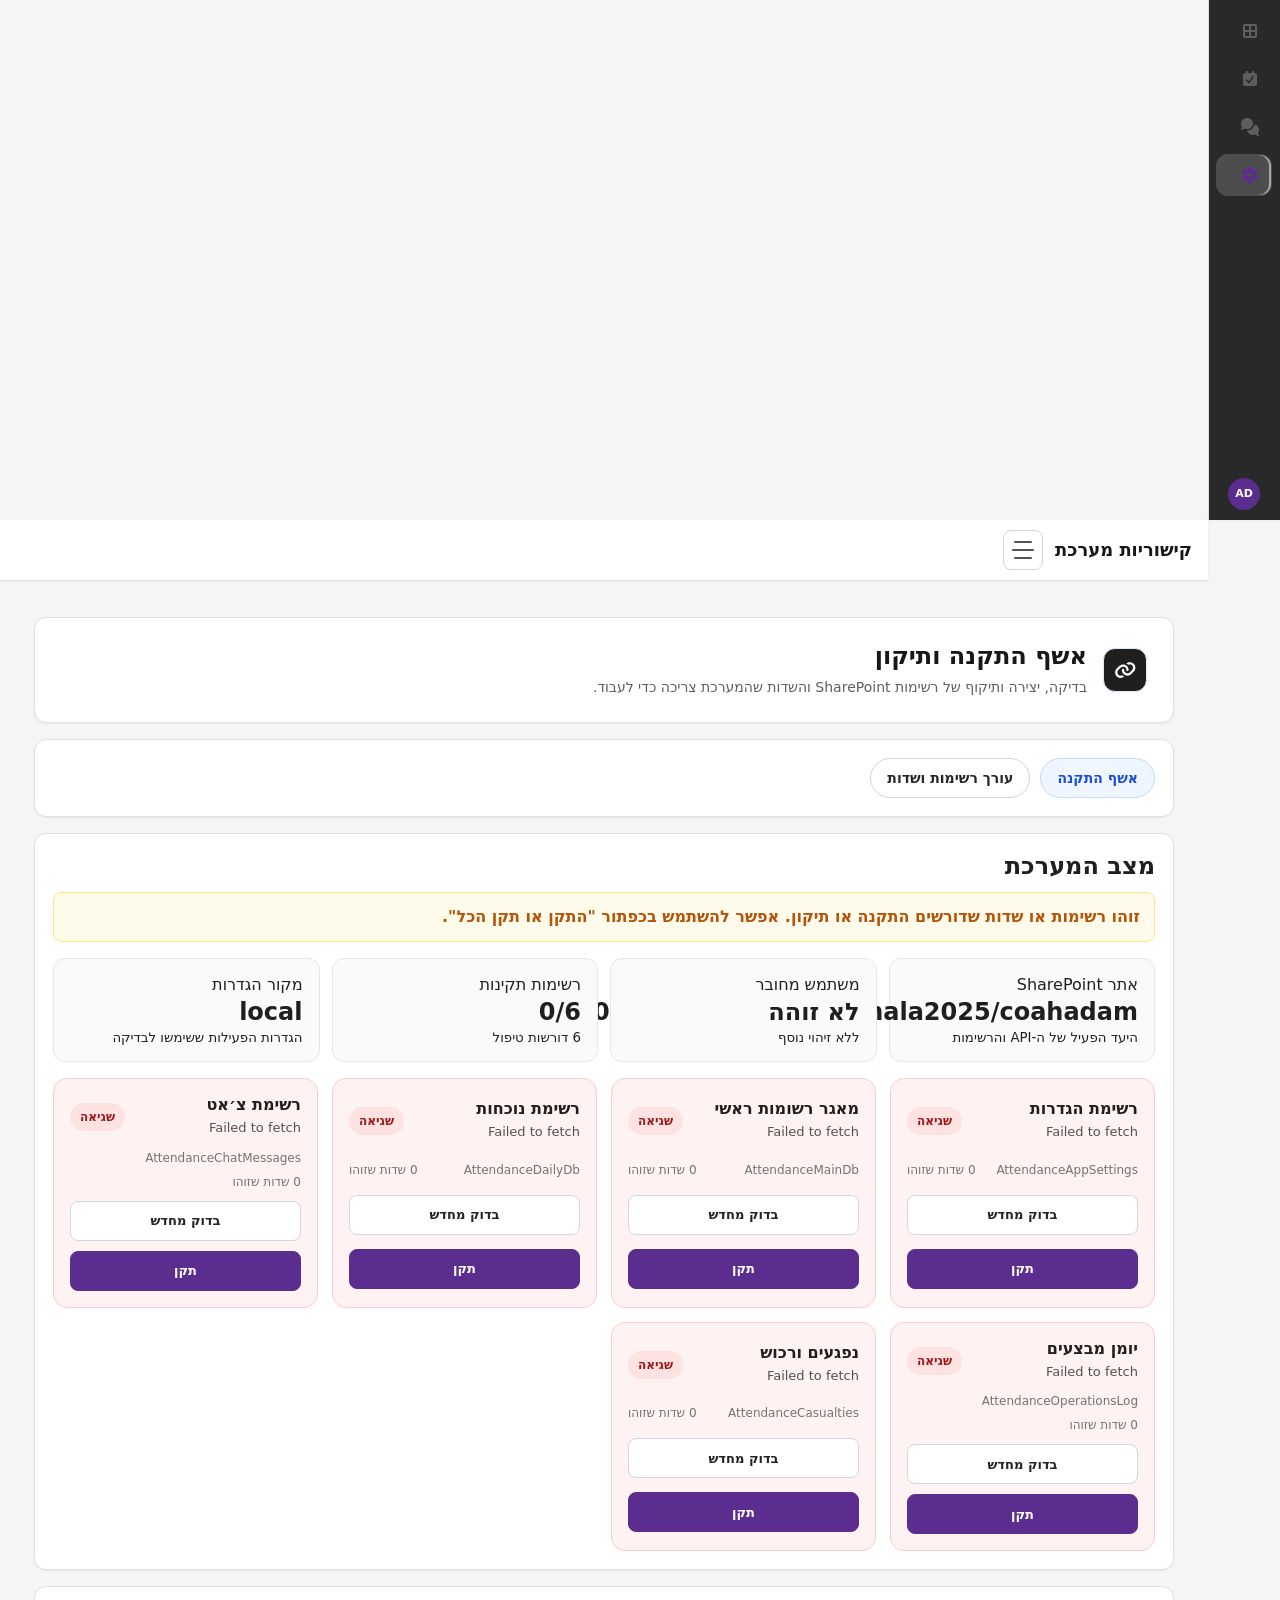
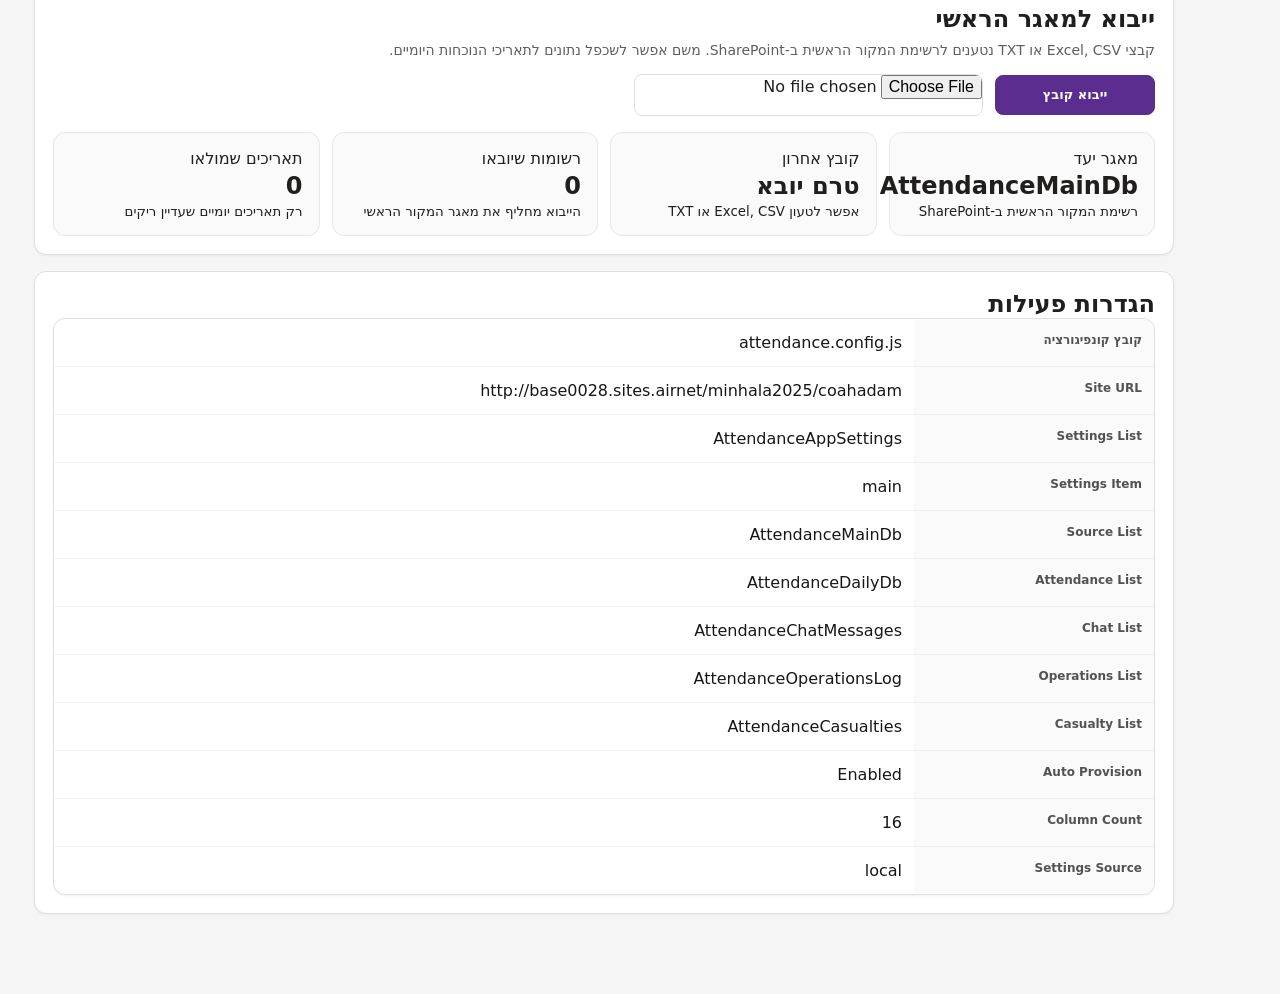
==== commit a3584f79: "commit the changes" ====
--- a/admin-connections.html
+++ b/admin-connections.html
@@ -641,15 +641,15 @@
   <div class="qb-shell">
     <aside id="shellSidebar" class="qb-sidebar">
       <div class="qb-rail">
-        <a class="qb-rail-anchor" href="index.html" aria-label="בחירה"><i class="fas fa-border-all" aria-hidden="true"></i></a>
-        <a class="qb-rail-anchor" href="attendance.html" aria-label="נוכחות"><i class="fas fa-calendar-check" aria-hidden="true"></i></a>
-        <a class="qb-rail-anchor" href="chat.html" aria-label="צ'אט"><i class="fas fa-comments" aria-hidden="true"></i></a>
-        <a class="qb-rail-anchor active" href="admin.html" aria-label="ניהול"><i class="fas fa-cog" aria-hidden="true"></i></a>
+        <a class="qb-rail-anchor" href="index.html" aria-label="בחירה" title="בחירה"><i class="fas fa-border-all" aria-hidden="true"></i></a>
+        <a class="qb-rail-anchor" href="attendance.html" aria-label="נוכחות" title="נוכחות"><i class="fas fa-calendar-check" aria-hidden="true"></i></a>
+        <a class="qb-rail-anchor" href="chat.html" aria-label="צ'אט" title="צ'אט"><i class="fas fa-comments" aria-hidden="true"></i></a>
+        <a class="qb-rail-anchor active" href="admin.html" aria-label="ניהול" title="ניהול"><i class="fas fa-cog" aria-hidden="true"></i></a>
         <div class="qb-rail-spacer"></div>
         <div class="qb-rail-avatar" aria-hidden="true">AD</div>
       </div>
       <div class="qb-brand">
-        <div class="qb-brand-mark"><i class="fas fa-layer-group" aria-hidden="true"></i></div>
+        <div class="qb-brand-mark"><i class="fas fa-clipboard-check" aria-hidden="true"></i></div>
         <div class="qb-brand-copy">
           <strong>מערכת נוכחות</strong>
           <span>קישוריות וקובץ קונפיגורציה</span>
@@ -704,10 +704,10 @@
           </div>
         </div>
         <div class="qb-navbar-right">
-          <a class="qb-navbar-link" href="index.html"><span>בחירה</span></a>
-          <a class="qb-navbar-link" href="attendance.html"><span>נוכחות</span></a>
-          <a class="qb-navbar-link" href="chat.html"><span>צ'אט</span></a>
-          <a class="qb-navbar-link" href="admin.html"><span>ניהול</span></a>
+          <a class="qb-navbar-link" href="index.html"><i class="fas fa-border-all" aria-hidden="true"></i><span>בחירה</span></a>
+          <a class="qb-navbar-link" href="attendance.html"><i class="fas fa-clipboard-list" aria-hidden="true"></i><span>נוכחות</span></a>
+          <a class="qb-navbar-link" href="chat.html"><i class="fas fa-comments" aria-hidden="true"></i><span>צ'אט</span></a>
+          <a class="qb-navbar-link active" href="admin.html"><i class="fas fa-cog" aria-hidden="true"></i><span>ניהול</span></a>
         </div>
       </header>
       <div class="qb-content">
@@ -880,4 +880,4 @@
   <script charset="utf-8" src="js/attendance.app.js?v=20260329-1"></script>
 </body>
 </html>
-
+
--- a/attendance.theme.css
+++ b/attendance.theme.css
@@ -7533,3 +7533,89 @@
 body[data-page="attendance"] .records-toolbar-actions {
   gap: 10px;
 }
+
+/* ============================================================
+   UI Polish: navbar active state, icon sizing, sidebar scroll
+   ============================================================ */
+
+/* Active state for top navbar links (current page indicator) */
+body .qb-navbar-link.active,
+body .qb-navbar-button.active {
+  background: var(--ms-purple-soft);
+  border-color: rgba(91, 45, 142, 0.2);
+  color: var(--ms-purple) !important;
+}
+
+body .qb-navbar-link.active:hover,
+body .qb-navbar-button.active:hover {
+  background: var(--ms-purple-soft);
+  border-color: rgba(91, 45, 142, 0.3);
+}
+
+/* Icon sizing inside navbar links (consistent with sidebar nav icons) */
+body .qb-navbar-link i,
+body .qb-navbar-button i {
+  font-size: 13px;
+  width: 14px;
+  flex: 0 0 14px;
+  color: currentColor;
+}
+
+/* Sidebar should be scrollable if content overflows */
+body .qb-sidebar {
+  overflow-y: auto;
+  overflow-x: hidden;
+  scroll-behavior: smooth;
+}
+
+body .qb-sidepanel {
+  overflow-y: auto;
+  overflow-x: hidden;
+}
+
+/* Smoother sidebar transitions */
+body .qb-sidebar {
+  transition: transform 0.22s ease, opacity 0.22s ease, width 0.22s ease;
+}
+
+/* Slightly tighter rail — cleaner proportions */
+body .qb-rail {
+  padding-top: 14px;
+  padding-bottom: 14px;
+  gap: 6px;
+}
+
+/* Rail active item gets a left accent border */
+body .qb-rail-btn.active,
+body .qb-rail-anchor.active {
+  box-shadow: inset -2px 0 0 rgba(255, 255, 255, 0.5);
+}
+
+/* Navbar burger: slightly crisper focus ring */
+body .qb-burger:focus-visible {
+  outline: 2px solid var(--ms-purple);
+  outline-offset: 2px;
+  border-color: transparent;
+  box-shadow: none;
+}
+
+/* Ensure .qb-main fills properly on all breakpoints */
+body .qb-main {
+  min-width: 0;
+  flex: 1 1 auto;
+}
+
+/* Non-attendance pages: add gap between navbar-right items */
+body:not([data-page="attendance"]) .qb-navbar-right {
+  gap: 8px;
+}
+
+/* Content padding refinement for small screens */
+@media (max-width: 640px) {
+  body .qb-content {
+    padding: 12px;
+  }
+  body .qb-navbar {
+    padding: 8px 12px;
+  }
+}
